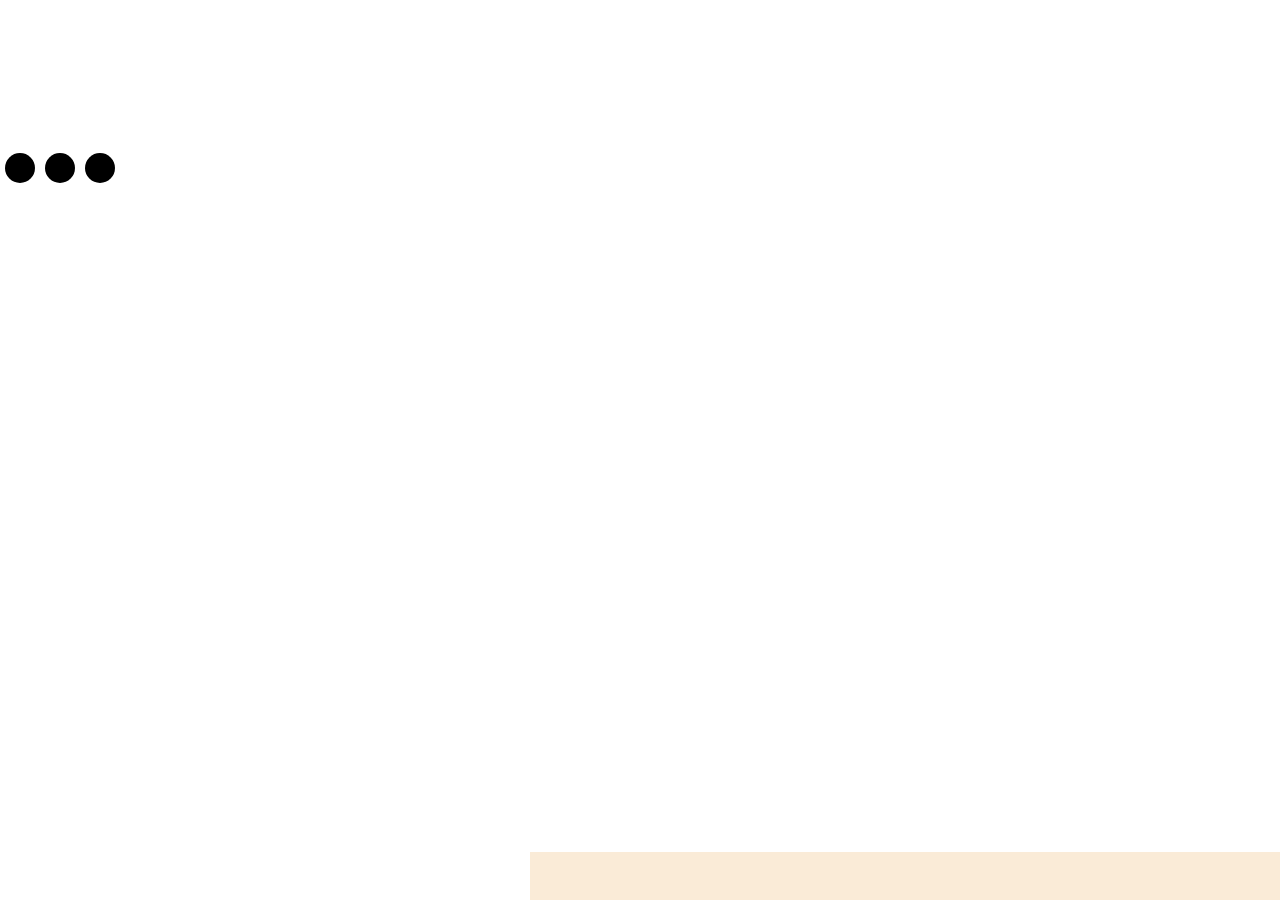
==== index.html @ 1a9ddf79 "Merge branch 'master' of https://github.com/E1nst1n/Multiform" ====
<!DOCTYPE html>
<html lang="en">
  <head>
    <meta charset="UTF-8" />
    <link rel="icon" type="image/svg+xml" href="favicon.svg" />
    <meta name="viewport" content="width=device-width, initial-scale=1.0" />
    <title>Homepage</title>
    <link rel="stylesheet" href="/styles/style.css" />
  </head>
  <body>
    <nav>

      <a href="index.html" class="Menu">
        <div></div>
        <div></div>
        <div></div>
      </a>
      <div class="Gotoapp">
        <a href="./app/">Go to Multiform app</a>
      </div>
      <a href="" class="Panier"><img src="/IMG/caddy.svg" alt="" /></a>
      <a href="" class="Coeur"><img src="/IMG/heart.svg" alt="" /></a>
      <a href="" class="User"><img src="/IMG/User.svg" alt="" /></a>
    </section>
    <section class="Intro">
      <div class="Accroche">
        <h1>
          A new
          <br />
          sportswear
          <br />
          generation
        </h1>
      </div>
      <div class="Introbottom">
        <h2>Génére ton propre t-shirt de sport</h2>
        <div class="Go">Let's go !</div>
      </div>
    </section>

    <section class="About">
      <div class="Pattern">
        <div>
          <video src=""></video>
        </div>
        <div>
          <video src=""></video>
        </div>
        <div>
          <video src=""></video>
        </div>
      </div>
      <div class="Abouttext">
        <h1>Qu'est-ce que Multiform ?</h1>
        <p>
          Multiform est une web App qui vous
          <br />
          permettra de générer votre propre maillot
          <br />
          de sport unique.
          <br />
        </p>
        <p>
          En quelques cliques, découvrer votre
          <br />
          propre oeuvre d'art !
        </p>
      </div>
    </section>

    <section class="Sport">
      <div class="Ete">
        <h1>SUMMER</h1>
        <h4>VOLLEYBALL</h4>
        <img src="/IMG/img_1.jpg" alt="" />
        <p>
          Le volley-ball, ou volleyball, est un sport collectif né au XIXème
          siècle, opposant deux équipes de six joueurs séparés par un filet, qui
          s’affrontent avec un ballon sur un terrain rectangulaire. Au fil des
          décennies il deviendra le sport collectif le plus joué dans le monde.
          Comme le baseball, le but est de marquer le plus de point dans le camp
          de l’équipe adversaire. C’est un sport qui se joue principalement avec
          les mains et les bras, bien que tout le corps est impliqué.
        </p>
      </div>
      <div class="Hiver">
        <h1>WINTER</h1>
        <h3>HOCKEY SUR GLACE</h3>
        <img src="/IMG/img_2.jpg" alt="" />
        <p>
          Le hockey sur glace, appelé le plus souvent hockey, est un sport
          d’équipe se jouant sur une patinoire spécialement aménagée. L’objectif
          de chaque équipe est de marquer des buts en envoyant L’équipe se
          compose de plusieurs lignes de cinq joueurs, qui se relaient sur la
          glace, ainsi que d’un gardien de but, qui se déplacent en patins à
          glace et manipulent la rondelle à l’aide d’un bâton de hockey
          également appelée crosse en France ou canne de hockey en Belgique et
          en Suisse.
        </p>
      </div>
      <div class="Autre">
        <div>
          <h1>DISCOVER</h1>
          <p>
            Multiform vous présente, chaque mois, un nouveau sport un peu
            méconnu du grand public.
          </p>
        </div>

        <img src="/IMG/img_3.jpg" alt="" />

        <h3>KINBALL</h3>
        <p>
          Le Kin-Ball est un sport collectif créé au Québec, développé par la
          compagnie Omnikin, en 1987. Cette compagnie regroupait alors des
          éducateurs physiques d'universités québécoises. Le mot Omnikin est
          composé de omni qui signifie tout, toujours, et du mot kin qui veut
          dire le mouvement. Le kin-ball se joue avec un gros ballon (1,22 m/
          48") par trois équipes de quatre.
        </p>
      </div>
    </section>

    <section class="App"></section>
    <footer></footer>

    <script type="module" src="./main.js"></script>
  </body>
</html>
---- styles/style.css ----
body {
  margin: 0;
}

a {
  color: #000000;
  font-family: sans-serif;
  font-size: 3rem;
  text-decoration: none;
}

a:hover {
  text-decoration: underline;
}

/* Nav */

nav {
  display: grid;
  grid-template-columns: repeat(12, 1fr);
  column-gap: 30px;
  width: 100%;
  height: 120px;
  position: fixed;
  top: 0;
  z-index: 1;
  background-color: #fff;
  align-items: center;
  justify-content: space-between;
}

nav a {
  color: #000000;
  font-family: sans-serif;
  font-size: 3rem;
  text-decoration: none;
  width: 100%;
}

.Menu {
  grid-column-start: 1;
  grid-column-end: 3;
  display: flex;
}

.Menu div {
  background-color: #000000;
  margin: 5px;
  width: 30px;
  height: 30px;
  border-radius: 50%;
}

.Gotoapp {
  height: 40px;
  padding: 10px;
  grid-column-start: 6;
  grid-column-end: 8;
  background-color: #000000;
  border-radius: 20px;
  margin: 0 auto;
  display: flex;
  justify-content: center;
  align-items: center;
}

.Gotoapp a {
  font-size: 1rem;
  color: #fff;
}

.Panier {
  grid-column-start: 10;
  grid-column-end: 11;
}

.Panier img {
  width: 30%;
}

.Coeur {
  grid-column-start: 11;
  grid-column-end: 12;
}

.Coeur {
  width: 30%;
}

.User {
  grid-column-start: 12;
  grid-column-end: 13;
}

.User {
  width: 30%;
}

/*Intro */

.Intro {
  width: 100%;
  height: 100vh;
}

.Accroche {
  color: #fff;
  background-image: url(/IMG/martin-sanchez-pX91vVDV6GQ-unsplash.jpg);
  background-repeat: no-repeat;
  background-size: cover;
  background-position: bottom;
  height: 997px;
}

.Accroche h1 {
  width: 50%;
  position: absolute;
  bottom: 0;
  right: 0;
  font-size: 7rem;
  padding-bottom: 20px;
}

.Introbottom {
  display: grid;
  grid-template-columns: repeat(12, 1fr);
  grid-template-rows: 1fr;
  column-gap: 30px;
  width: 100%;
  height: 100px;
}

.Introbottom h2 {
  grid-column-start: 5;
  grid-column-end: 10;
  font-size: 3rem;
}

.Go {
  background-color: #000000;
  color: #fff;
  display: flex;
  width: 200px;
  height: 70px;
  border-radius: 20px;
  justify-content: center;
  align-items: center;
  right: 0;
  grid-column-start: 11;
  grid-column-end: 13;
  font-size: 2rem;
  margin-top: 20px;
}

/*About*/

.About {
  width: 100%;
  height: 1117px;

  background-color: antiquewhite;
}

/*Section 2*/

.Sport {
  display: grid;
  grid-template-rows: 1fr 1fr 1fr;
}

/*Eté*/

.Ete {
  display: flex;
  grid-row: 1;
}

.T1 {
  padding: 10px;
  width: 700px;
}

img {
  width: 540px;
  height: 325px;
}

h1 .im1 {
  flex-direction: column;
  display: flex;
  flex-direction: column;
  justify-content: center;
  align-items: center;
}

.Pattern {
  display: flex;
  width: 100%;
  justify-content: center;
}

.Pattern div {
  background-color: #000000;
  margin: 50px;
  width: 250px;
  height: 250px;
  border-radius: 50%;
}
.Abouttext {
  font-size: 2rem;
  text-align: center;
}
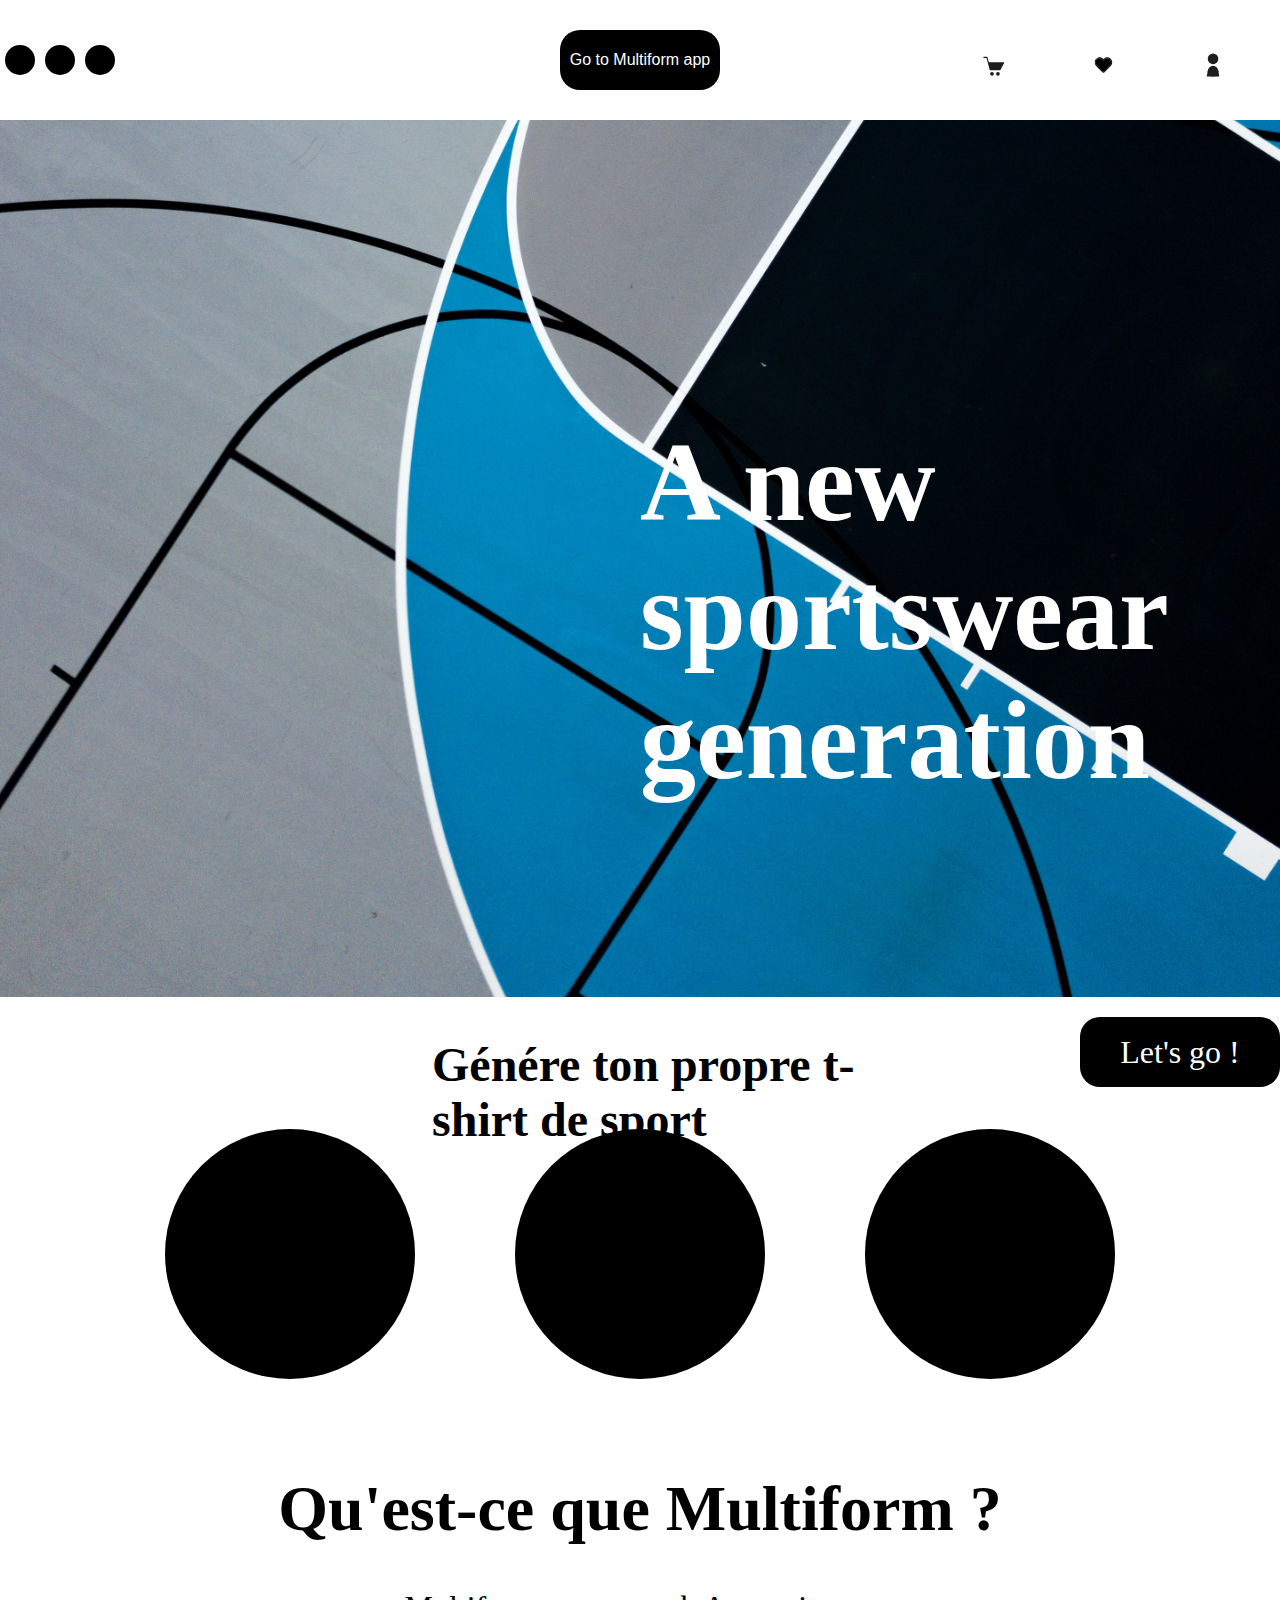
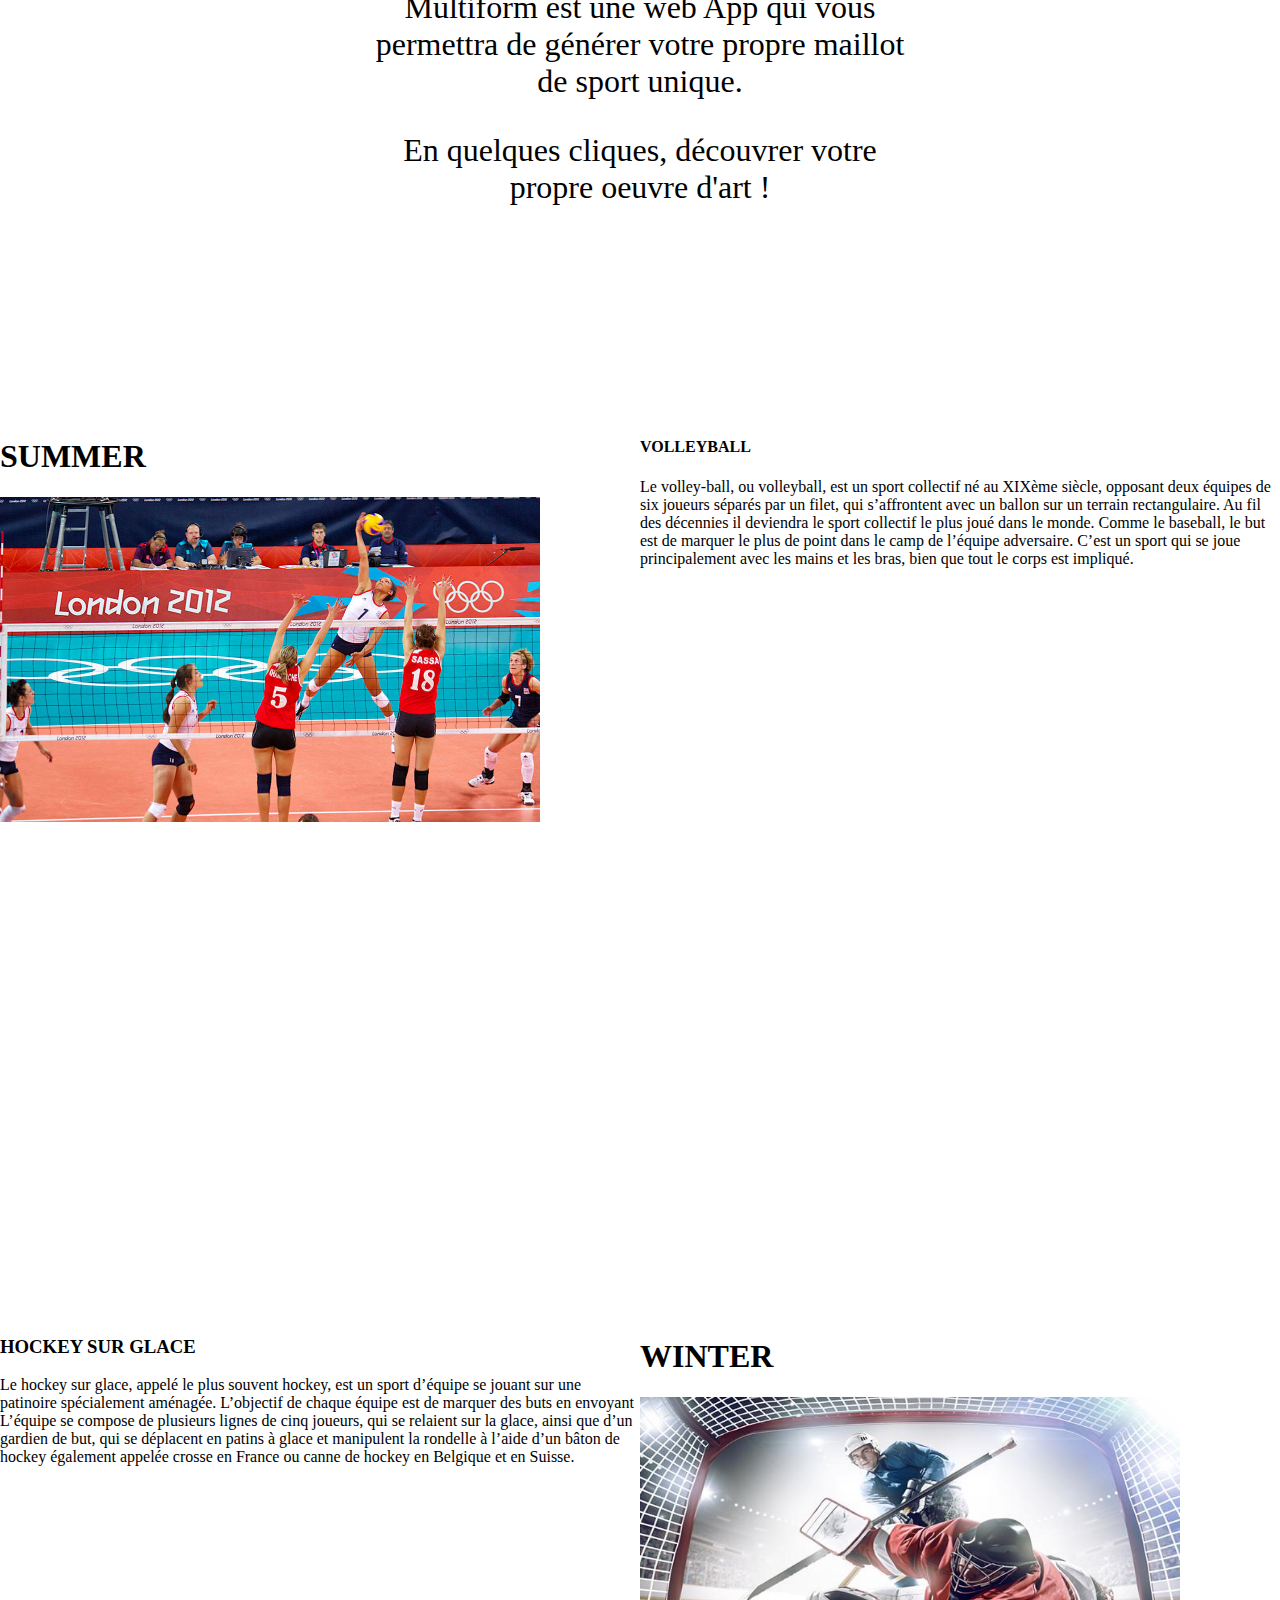
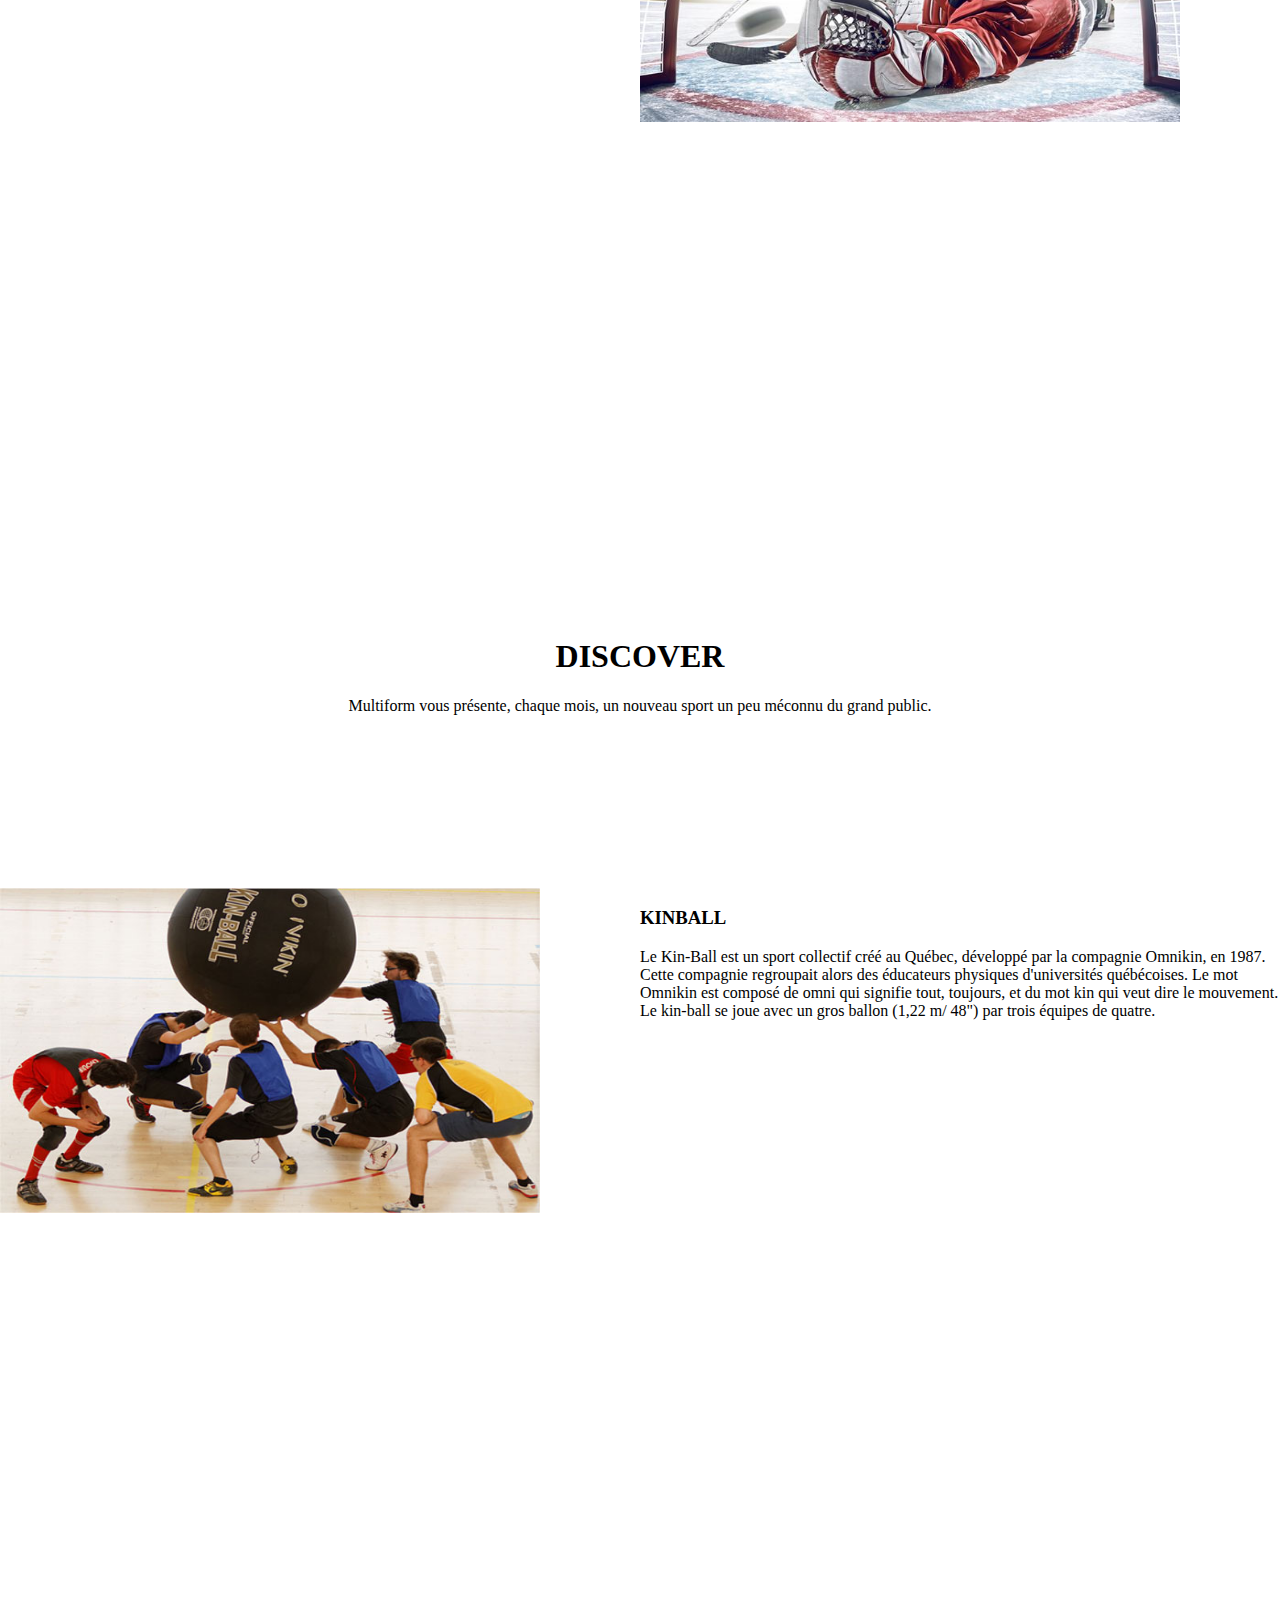
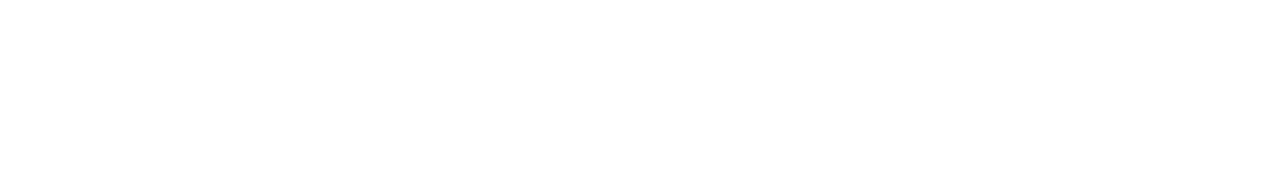
==== commit 19be3cb5: "Merge c6ce89d7fa16e4e6f43189e2707de36d47a5e35d into 593dfa5a5c3990608aa17533c5f5bc6cc156f8f8" ====
--- a/index.html
+++ b/index.html
@@ -9,7 +9,6 @@
   </head>
   <body>
     <nav>
-
       <a href="index.html" class="Menu">
         <div></div>
         <div></div>
@@ -21,7 +20,7 @@
       <a href="" class="Panier"><img src="/IMG/caddy.svg" alt="" /></a>
       <a href="" class="Coeur"><img src="/IMG/heart.svg" alt="" /></a>
       <a href="" class="User"><img src="/IMG/User.svg" alt="" /></a>
-    </section>
+    </nav>
     <section class="Intro">
       <div class="Accroche">
         <h1>
@@ -70,54 +69,66 @@
 
     <section class="Sport">
       <div class="Ete">
-        <h1>SUMMER</h1>
-        <h4>VOLLEYBALL</h4>
-        <img src="/IMG/img_1.jpg" alt="" />
+        <div class="I1">
+          <h1>SUMMER</h1>
+          <img src="/IMG/img_1.jpg" alt="" />
+        </div>
+        <div class="T1">
+          <h4>VOLLEYBALL</h4>
+          <p>
+            Le volley-ball, ou volleyball, est un sport collectif né au XIXème
+            siècle, opposant deux équipes de six joueurs séparés par un filet,
+            qui s’affrontent avec un ballon sur un terrain rectangulaire. Au fil
+            des décennies il deviendra le sport collectif le plus joué dans le
+            monde. Comme le baseball, le but est de marquer le plus de point
+            dans le camp de l’équipe adversaire. C’est un sport qui se joue
+            principalement avec les mains et les bras, bien que tout le corps
+            est impliqué.
+          </p>
+        </div>
+      </div>
+
+      <div class="Hiver">
+        <div class="I2">
+          <h1>WINTER</h1>
+          <img src="/IMG/img_2.jpg" alt="" />
+        </div>
+        <div class="T2">
+          <h3>HOCKEY SUR GLACE</h3>
+          <p>
+            Le hockey sur glace, appelé le plus souvent hockey, est un sport
+            d’équipe se jouant sur une patinoire spécialement aménagée.
+            L’objectif de chaque équipe est de marquer des buts en envoyant
+            L’équipe se compose de plusieurs lignes de cinq joueurs, qui se
+            relaient sur la glace, ainsi que d’un gardien de but, qui se
+            déplacent en patins à glace et manipulent la rondelle à l’aide d’un
+            bâton de hockey également appelée crosse en France ou canne de
+            hockey en Belgique et en Suisse.
+          </p>
+        </div>
+      </div>
+
+      <div class="disc">
+        <h1>DISCOVER</h1>
         <p>
-          Le volley-ball, ou volleyball, est un sport collectif né au XIXème
-          siècle, opposant deux équipes de six joueurs séparés par un filet, qui
-          s’affrontent avec un ballon sur un terrain rectangulaire. Au fil des
-          décennies il deviendra le sport collectif le plus joué dans le monde.
-          Comme le baseball, le but est de marquer le plus de point dans le camp
-          de l’équipe adversaire. C’est un sport qui se joue principalement avec
-          les mains et les bras, bien que tout le corps est impliqué.
+          Multiform vous présente, chaque mois, un nouveau sport un peu méconnu
+          du grand public.
         </p>
       </div>
-      <div class="Hiver">
-        <h1>WINTER</h1>
-        <h3>HOCKEY SUR GLACE</h3>
-        <img src="/IMG/img_2.jpg" alt="" />
-        <p>
-          Le hockey sur glace, appelé le plus souvent hockey, est un sport
-          d’équipe se jouant sur une patinoire spécialement aménagée. L’objectif
-          de chaque équipe est de marquer des buts en envoyant L’équipe se
-          compose de plusieurs lignes de cinq joueurs, qui se relaient sur la
-          glace, ainsi que d’un gardien de but, qui se déplacent en patins à
-          glace et manipulent la rondelle à l’aide d’un bâton de hockey
-          également appelée crosse en France ou canne de hockey en Belgique et
-          en Suisse.
-        </p>
-      </div>
+
       <div class="Autre">
-        <div>
-          <h1>DISCOVER</h1>
+        <img class="I3" src="/IMG/img_3.jpg" alt="" />
+        <div class="T3">
+          <h3>KINBALL</h3>
           <p>
-            Multiform vous présente, chaque mois, un nouveau sport un peu
-            méconnu du grand public.
+            Le Kin-Ball est un sport collectif créé au Québec, développé par la
+            compagnie Omnikin, en 1987. Cette compagnie regroupait alors des
+            éducateurs physiques d'universités québécoises. Le mot Omnikin est
+            composé de omni qui signifie tout, toujours, et du mot kin qui veut
+            dire le mouvement. Le kin-ball se joue avec un gros ballon (1,22 m/
+            48") par trois équipes de quatre.
           </p>
         </div>
-
-        <img src="/IMG/img_3.jpg" alt="" />
-
-        <h3>KINBALL</h3>
-        <p>
-          Le Kin-Ball est un sport collectif créé au Québec, développé par la
-          compagnie Omnikin, en 1987. Cette compagnie regroupait alors des
-          éducateurs physiques d'universités québécoises. Le mot Omnikin est
-          composé de omni qui signifie tout, toujours, et du mot kin qui veut
-          dire le mouvement. Le kin-ball se joue avec un gros ballon (1,22 m/
-          48") par trois équipes de quatre.
-        </p>
       </div>
     </section>
 
--- a/styles/style.css
+++ b/styles/style.css
@@ -1,16 +1,5 @@
 body {
   margin: 0;
-}
-
-a {
-  color: #000000;
-  font-family: sans-serif;
-  font-size: 3rem;
-  text-decoration: none;
-}
-
-a:hover {
-  text-decoration: underline;
 }
 
 /* Nav */
@@ -42,7 +31,6 @@
   grid-column-end: 3;
   display: flex;
 }
-
 .Menu div {
   background-color: #000000;
   margin: 5px;
@@ -63,7 +51,6 @@
   justify-content: center;
   align-items: center;
 }
-
 .Gotoapp a {
   font-size: 1rem;
   color: #fff;
@@ -111,7 +98,6 @@
   background-position: bottom;
   height: 997px;
 }
-
 .Accroche h1 {
   width: 50%;
   position: absolute;
@@ -129,7 +115,6 @@
   width: 100%;
   height: 100px;
 }
-
 .Introbottom h2 {
   grid-column-start: 5;
   grid-column-end: 10;
@@ -157,48 +142,16 @@
 .About {
   width: 100%;
   height: 1117px;
-
-  background-color: antiquewhite;
-}
-
-/*Section 2*/
-
-.Sport {
-  display: grid;
-  grid-template-rows: 1fr 1fr 1fr;
-}
-
-/*Eté*/
-
-.Ete {
-  display: flex;
-  grid-row: 1;
-}
-
-.T1 {
-  padding: 10px;
-  width: 700px;
-}
-
-img {
-  width: 540px;
-  height: 325px;
-}
-
-h1 .im1 {
+  display: flex;
   flex-direction: column;
-  display: flex;
-  flex-direction: column;
-  justify-content: center;
-  align-items: center;
-}
-
+  justify-content: center;
+  align-items: center;
+}
 .Pattern {
   display: flex;
   width: 100%;
   justify-content: center;
 }
-
 .Pattern div {
   background-color: #000000;
   margin: 50px;
@@ -210,3 +163,51 @@
   font-size: 2rem;
   text-align: center;
 }
+
+/*Sport*/
+
+/*Ete*/
+
+.Ete {
+  height: 100vh;
+  display: grid;
+  grid-template-columns: 1fr 1fr;
+}
+
+/*Hiver*/
+
+.Hiver {
+  height: 100vh;
+  display: grid;
+  grid-template-columns: 1fr 1fr;
+}
+
+.I2 {
+  grid-column-start: 2;
+  grid-column-end: 3;
+}
+
+.T2 {
+  grid-column-start: 1;
+  grid-column-end: 2;
+  grid-row-start: 1;
+  grid-row-end: 2;
+}
+
+/*Autre*/
+
+.disc {
+  height: 250px;
+  text-align: center;
+}
+
+.Autre {
+  height: 100vh;
+  display: grid;
+  grid-template-columns: 1fr 1fr;
+}
+
+.Sport img {
+  width: 540px;
+  height: 325px;
+}
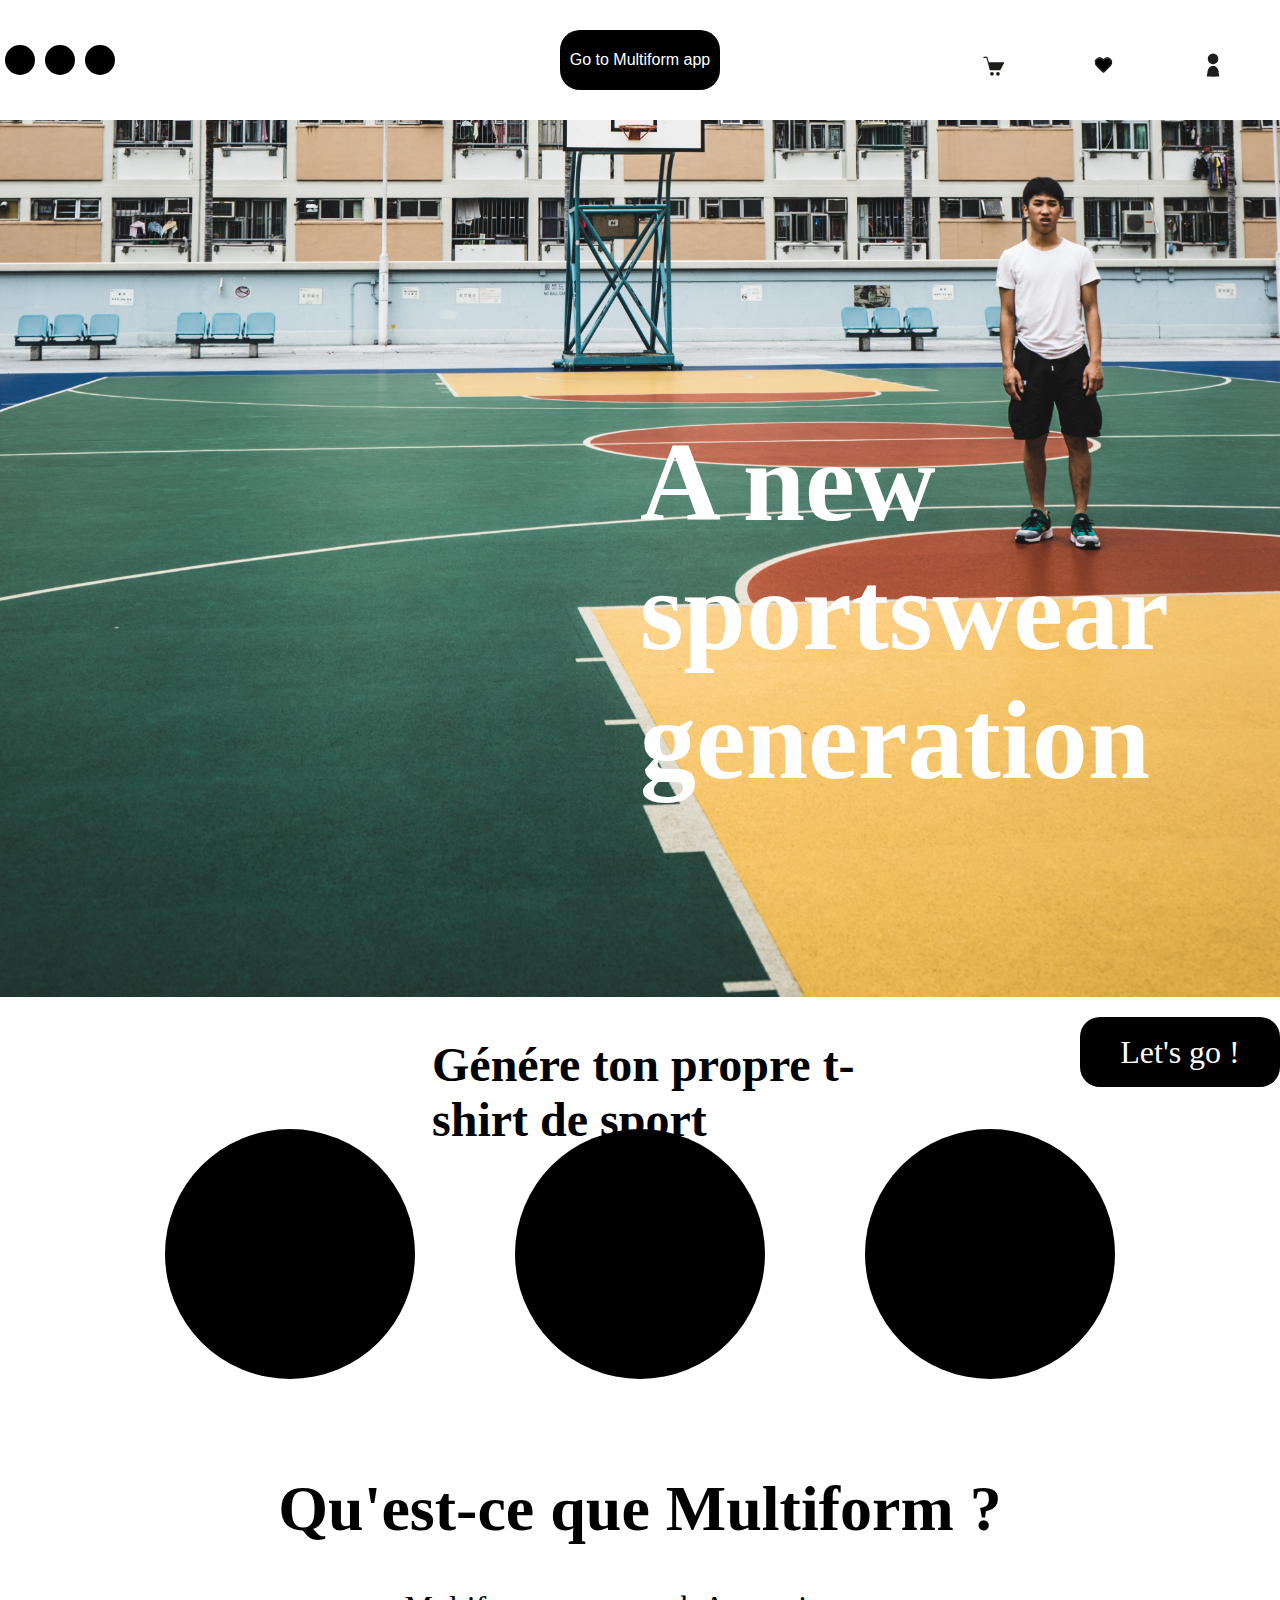
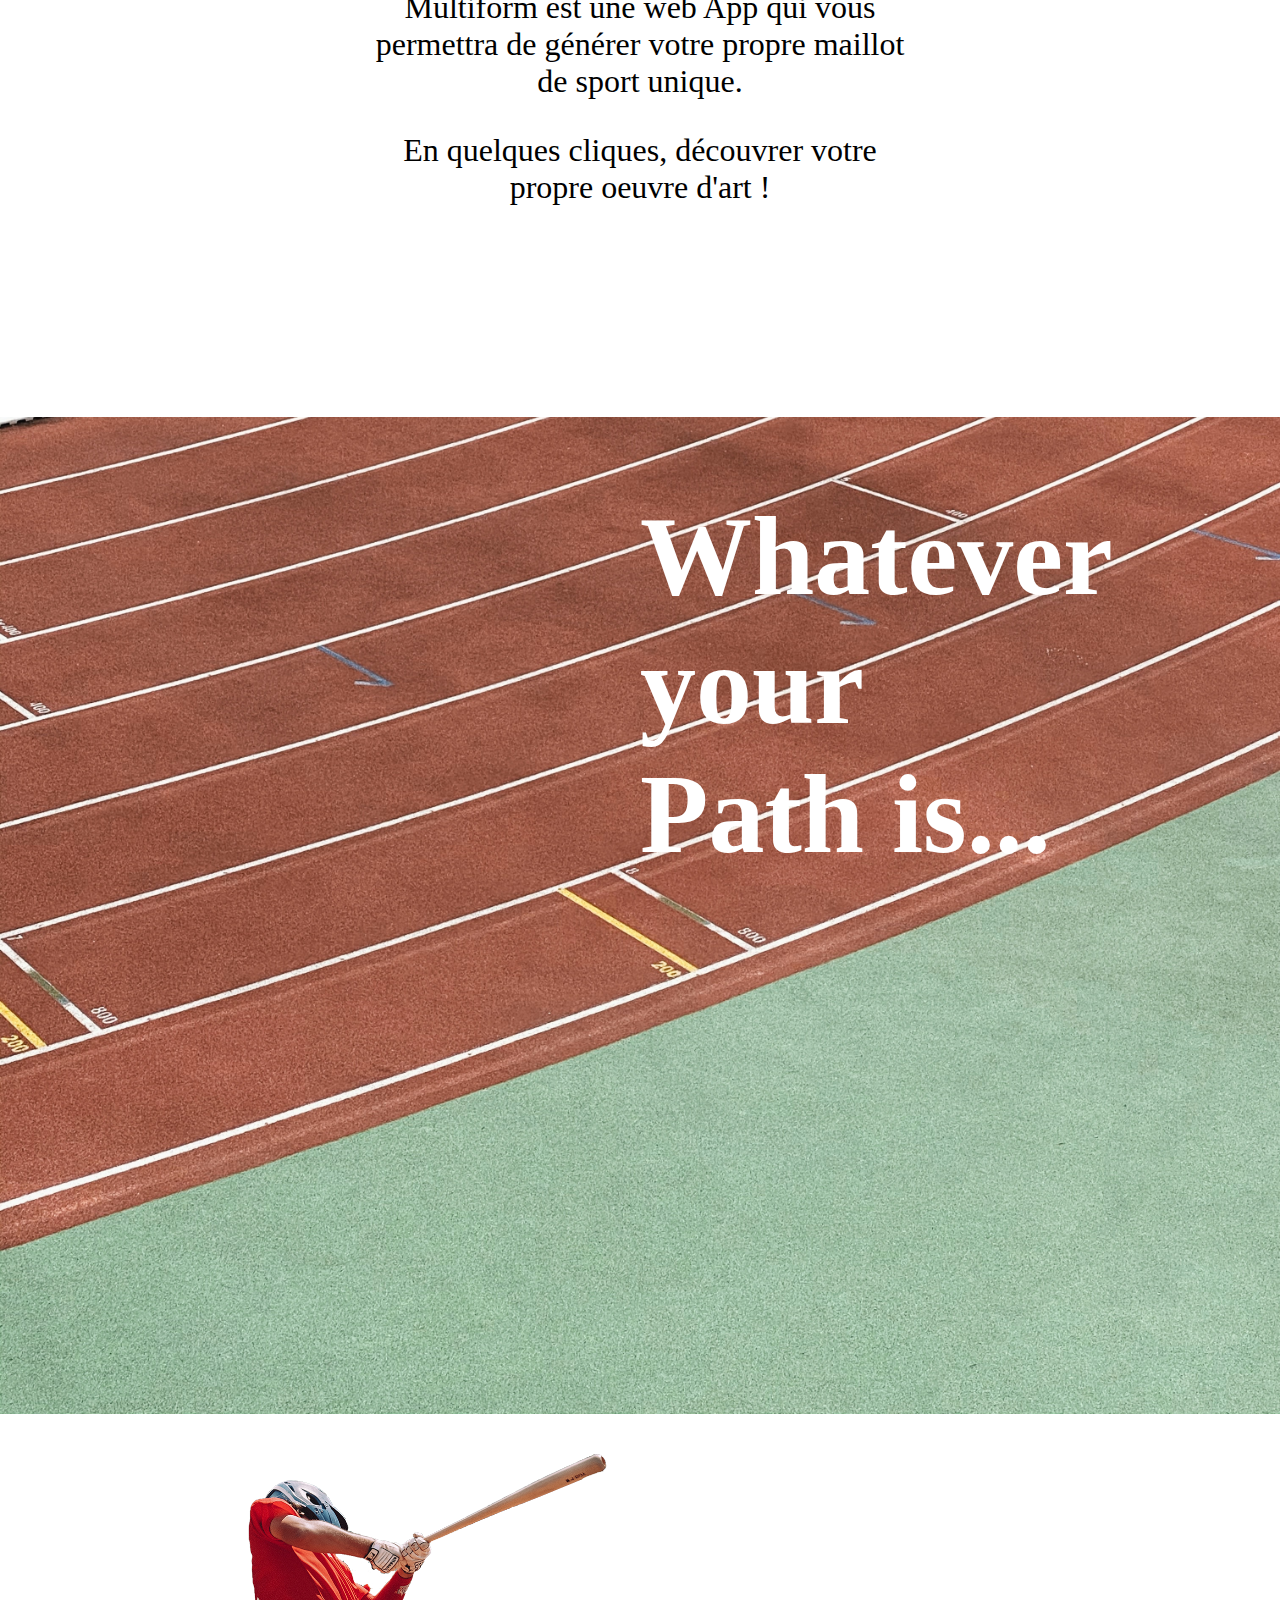
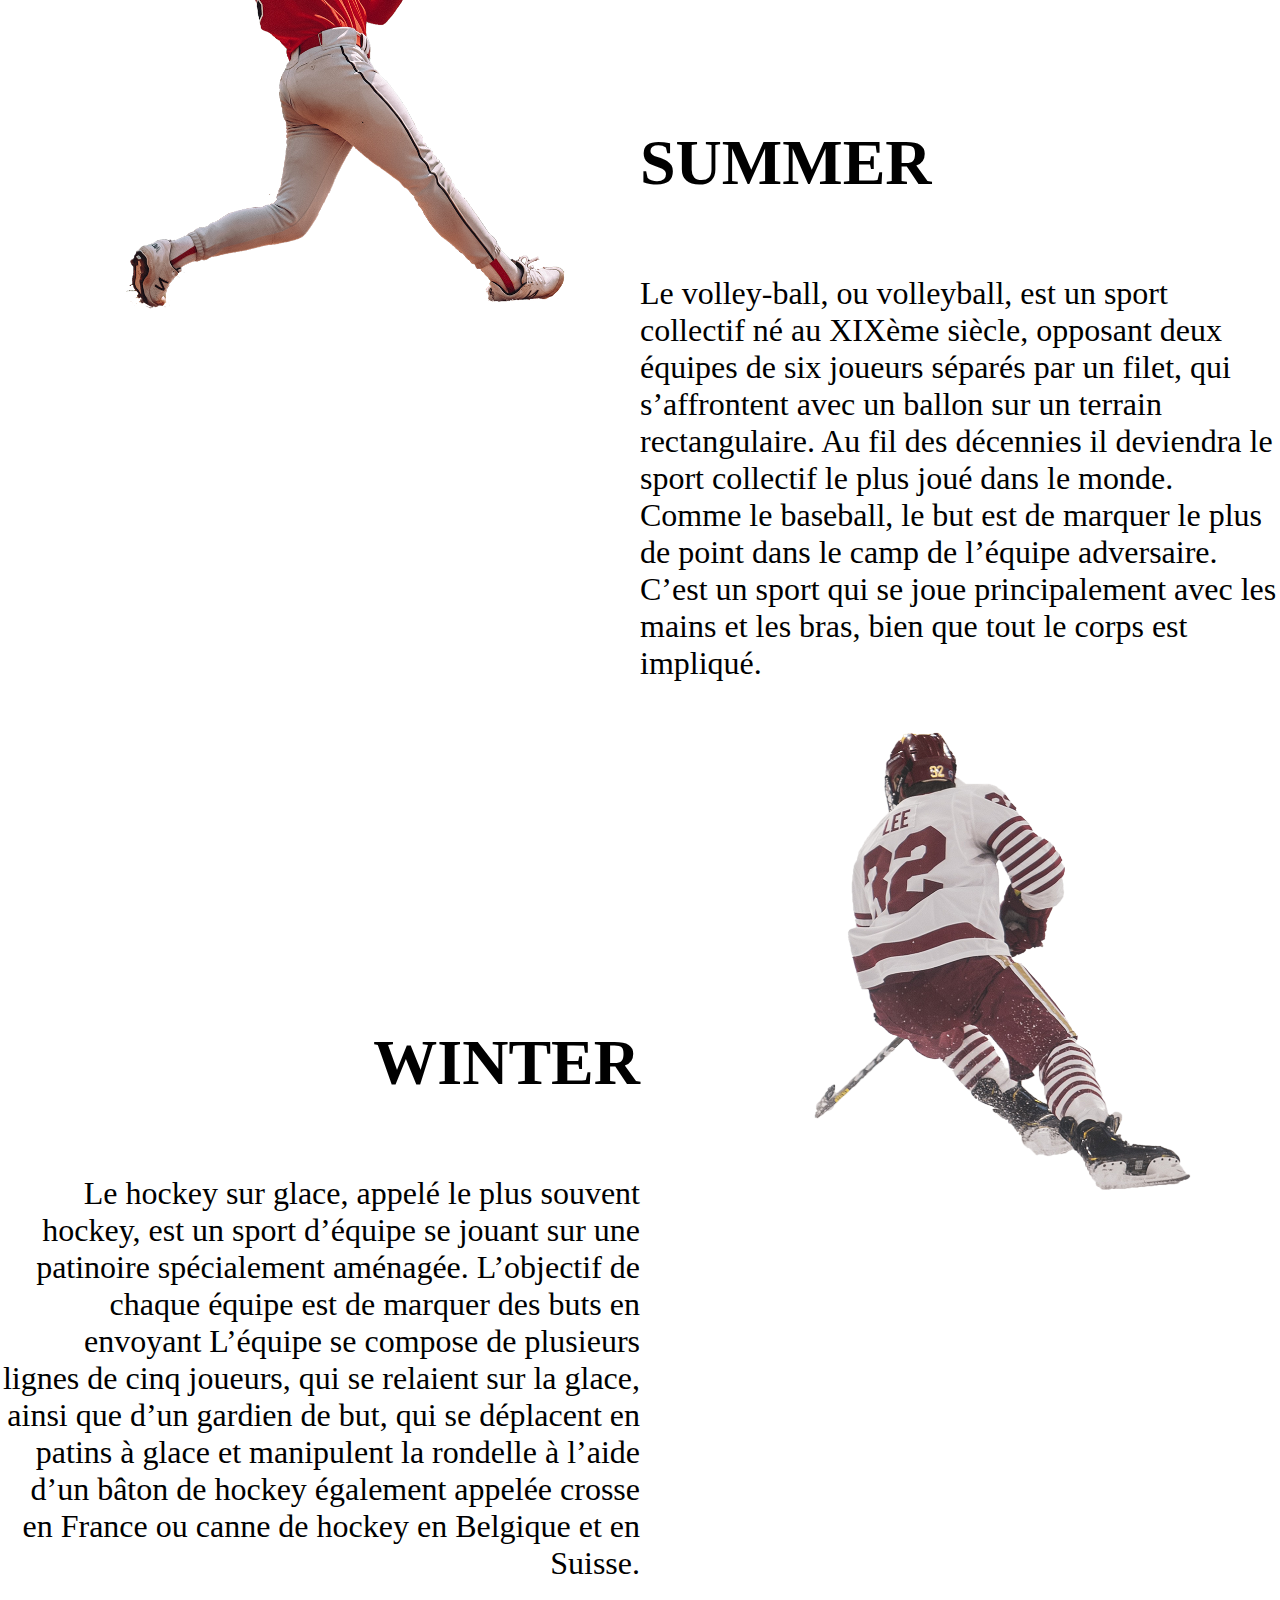
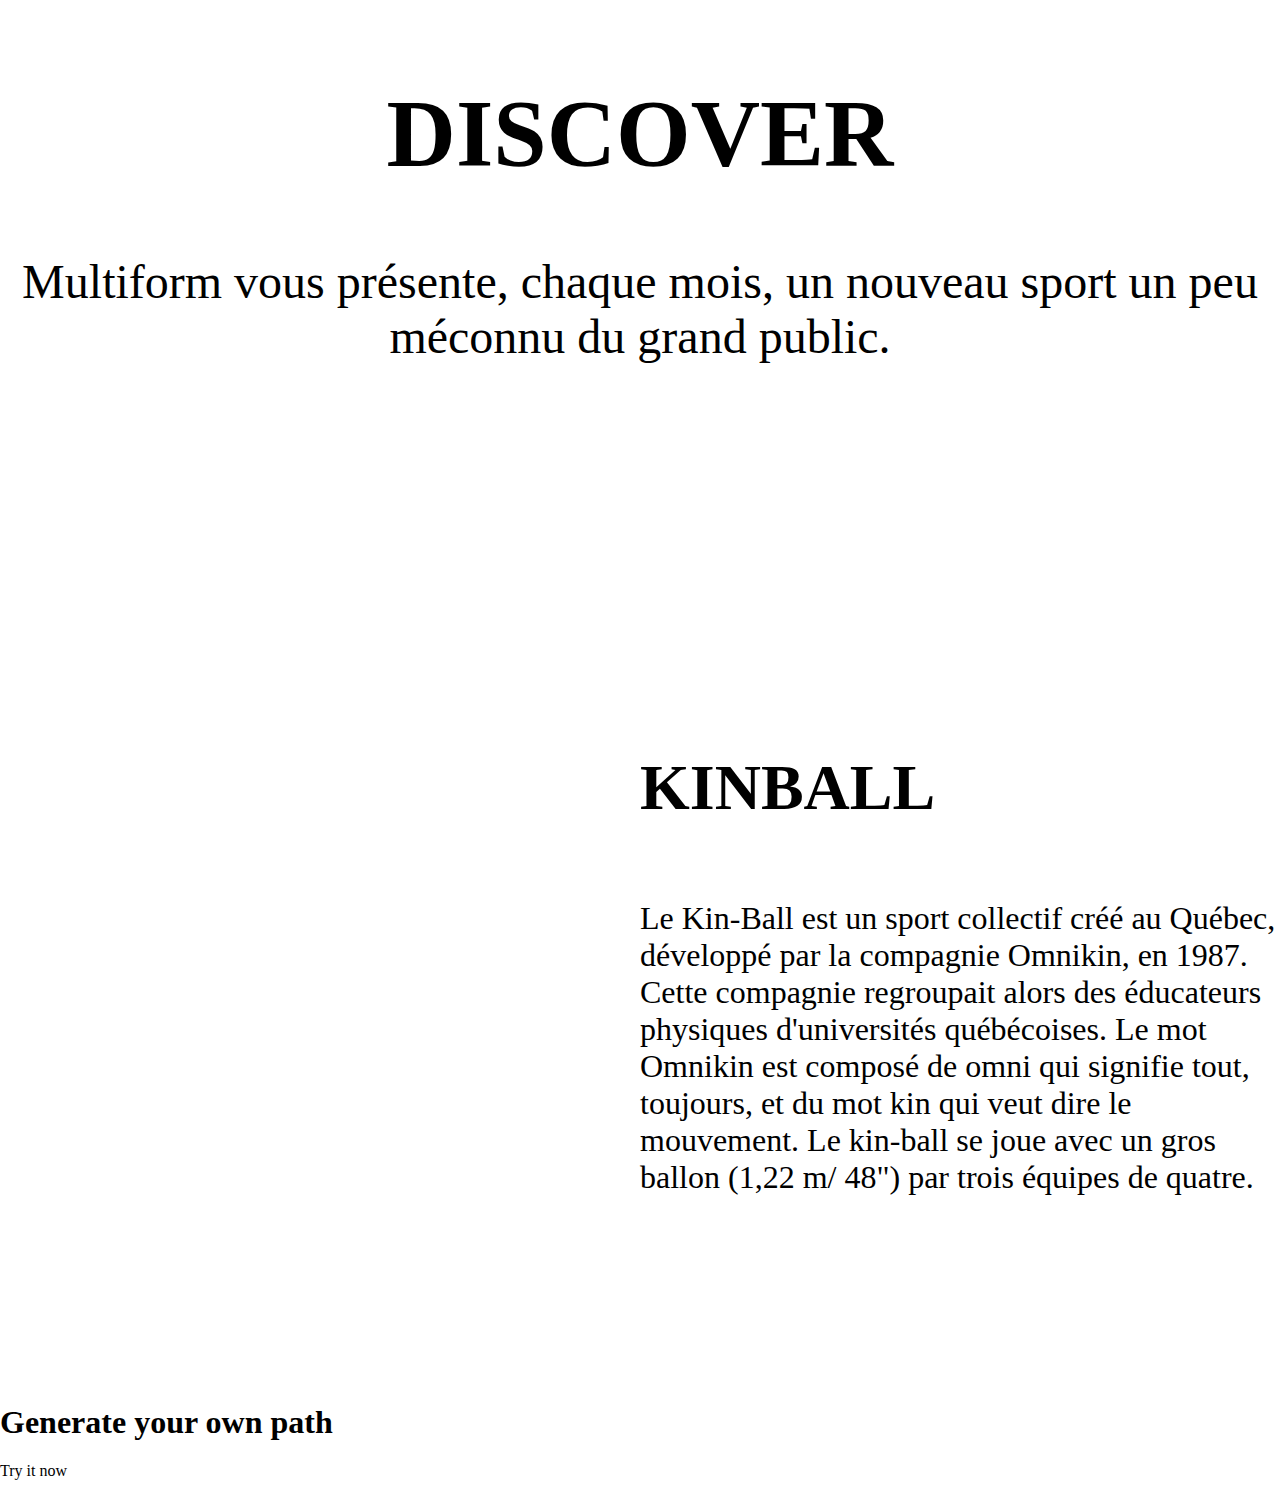
==== commit d60d17ed: "Arrangement IMG+texte" ====
--- a/index.html
+++ b/index.html
@@ -67,14 +67,22 @@
       </div>
     </section>
 
+    <section class="Path">
+      <h1>
+        Whatever your
+        <br />
+        Path is...
+        <br />
+      </h1>
+    </section>
+
     <section class="Sport">
       <div class="Ete">
         <div class="I1">
-          <h1>SUMMER</h1>
-          <img src="/IMG/img_1.jpg" alt="" />
+          <img src="/IMG/IMG1.png" alt="" />
         </div>
         <div class="T1">
-          <h4>VOLLEYBALL</h4>
+          <h1>SUMMER</h1>
           <p>
             Le volley-ball, ou volleyball, est un sport collectif né au XIXème
             siècle, opposant deux équipes de six joueurs séparés par un filet,
@@ -90,11 +98,10 @@
 
       <div class="Hiver">
         <div class="I2">
-          <h1>WINTER</h1>
-          <img src="/IMG/img_2.jpg" alt="" />
+          <img src="/IMG/IMG3.png" alt="" />
         </div>
         <div class="T2">
-          <h3>HOCKEY SUR GLACE</h3>
+          <h1>WINTER</h1>
           <p>
             Le hockey sur glace, appelé le plus souvent hockey, est un sport
             d’équipe se jouant sur une patinoire spécialement aménagée.
@@ -117,9 +124,9 @@
       </div>
 
       <div class="Autre">
-        <img class="I3" src="/IMG/img_3.jpg" alt="" />
+        <img class="I3" src="/IMG/IMG2.png" alt="" />
         <div class="T3">
-          <h3>KINBALL</h3>
+          <h1>KINBALL</h1>
           <p>
             Le Kin-Ball est un sport collectif créé au Québec, développé par la
             compagnie Omnikin, en 1987. Cette compagnie regroupait alors des
@@ -132,8 +139,17 @@
       </div>
     </section>
 
-    <section class="App"></section>
-    <footer></footer>
+    <footer>
+      <video autoplay loop muted>
+        <source src="Videos/App.mov" />
+      </video>
+      <div class="Footer">
+        <h1>Generate your own path</h1>
+        <div class="Trybutton">
+          <p>Try it now</p>
+        </div>
+      </div>
+    </footer>
 
     <script type="module" src="./main.js"></script>
   </body>
--- a/styles/style.css
+++ b/styles/style.css
@@ -1,5 +1,6 @@
 body {
   margin: 0;
+  overflow-x: hidden;
 }
 
 /* Nav */
@@ -83,8 +84,6 @@
   width: 30%;
 }
 
-/*Intro */
-
 .Intro {
   width: 100%;
   height: 100vh;
@@ -92,7 +91,7 @@
 
 .Accroche {
   color: #fff;
-  background-image: url(/IMG/martin-sanchez-pX91vVDV6GQ-unsplash.jpg);
+  background-image: url(/IMG/IMG0.png);
   background-repeat: no-repeat;
   background-size: cover;
   background-position: bottom;
@@ -164,6 +163,25 @@
   text-align: center;
 }
 
+/*Path*/
+
+.Path {
+  color: #fff;
+  background-image: url(/IMG/IMG4.png);
+  background-repeat: no-repeat;
+  background-size: cover;
+  background-position: bottom;
+  height: 997px;
+}
+
+.Path h1 {
+  width: 50%;
+  position: absolute;
+  right: 0;
+  font-size: 7rem;
+  padding-bottom: 20px;
+}
+
 /*Sport*/
 
 /*Ete*/
@@ -174,12 +192,37 @@
   grid-template-columns: 1fr 1fr;
 }
 
+.T1 {
+  display: flex;
+  flex-direction: column;
+  justify-content: end;
+  font-size: 2rem;
+}
+
+.Ete img {
+  width: 110%;
+  height: auto;
+}
+
 /*Hiver*/
 
 .Hiver {
   height: 100vh;
   display: grid;
   grid-template-columns: 1fr 1fr;
+}
+
+.T2 {
+  display: flex;
+  flex-direction: column;
+  justify-content: end;
+  text-align: end;
+  font-size: 2rem;
+}
+
+.Hiver img {
+  width: 110%;
+  height: auto;
 }
 
 .I2 {
@@ -199,6 +242,7 @@
 .disc {
   height: 250px;
   text-align: center;
+  font-size: 3rem;
 }
 
 .Autre {
@@ -207,7 +251,14 @@
   grid-template-columns: 1fr 1fr;
 }
 
-.Sport img {
-  width: 540px;
-  height: 325px;
-}
+.T3 {
+  display: flex;
+  flex-direction: column;
+  justify-content: end;
+  font-size: 2rem;
+}
+
+.Autre img {
+  width: 70%;
+  height: auto;
+}
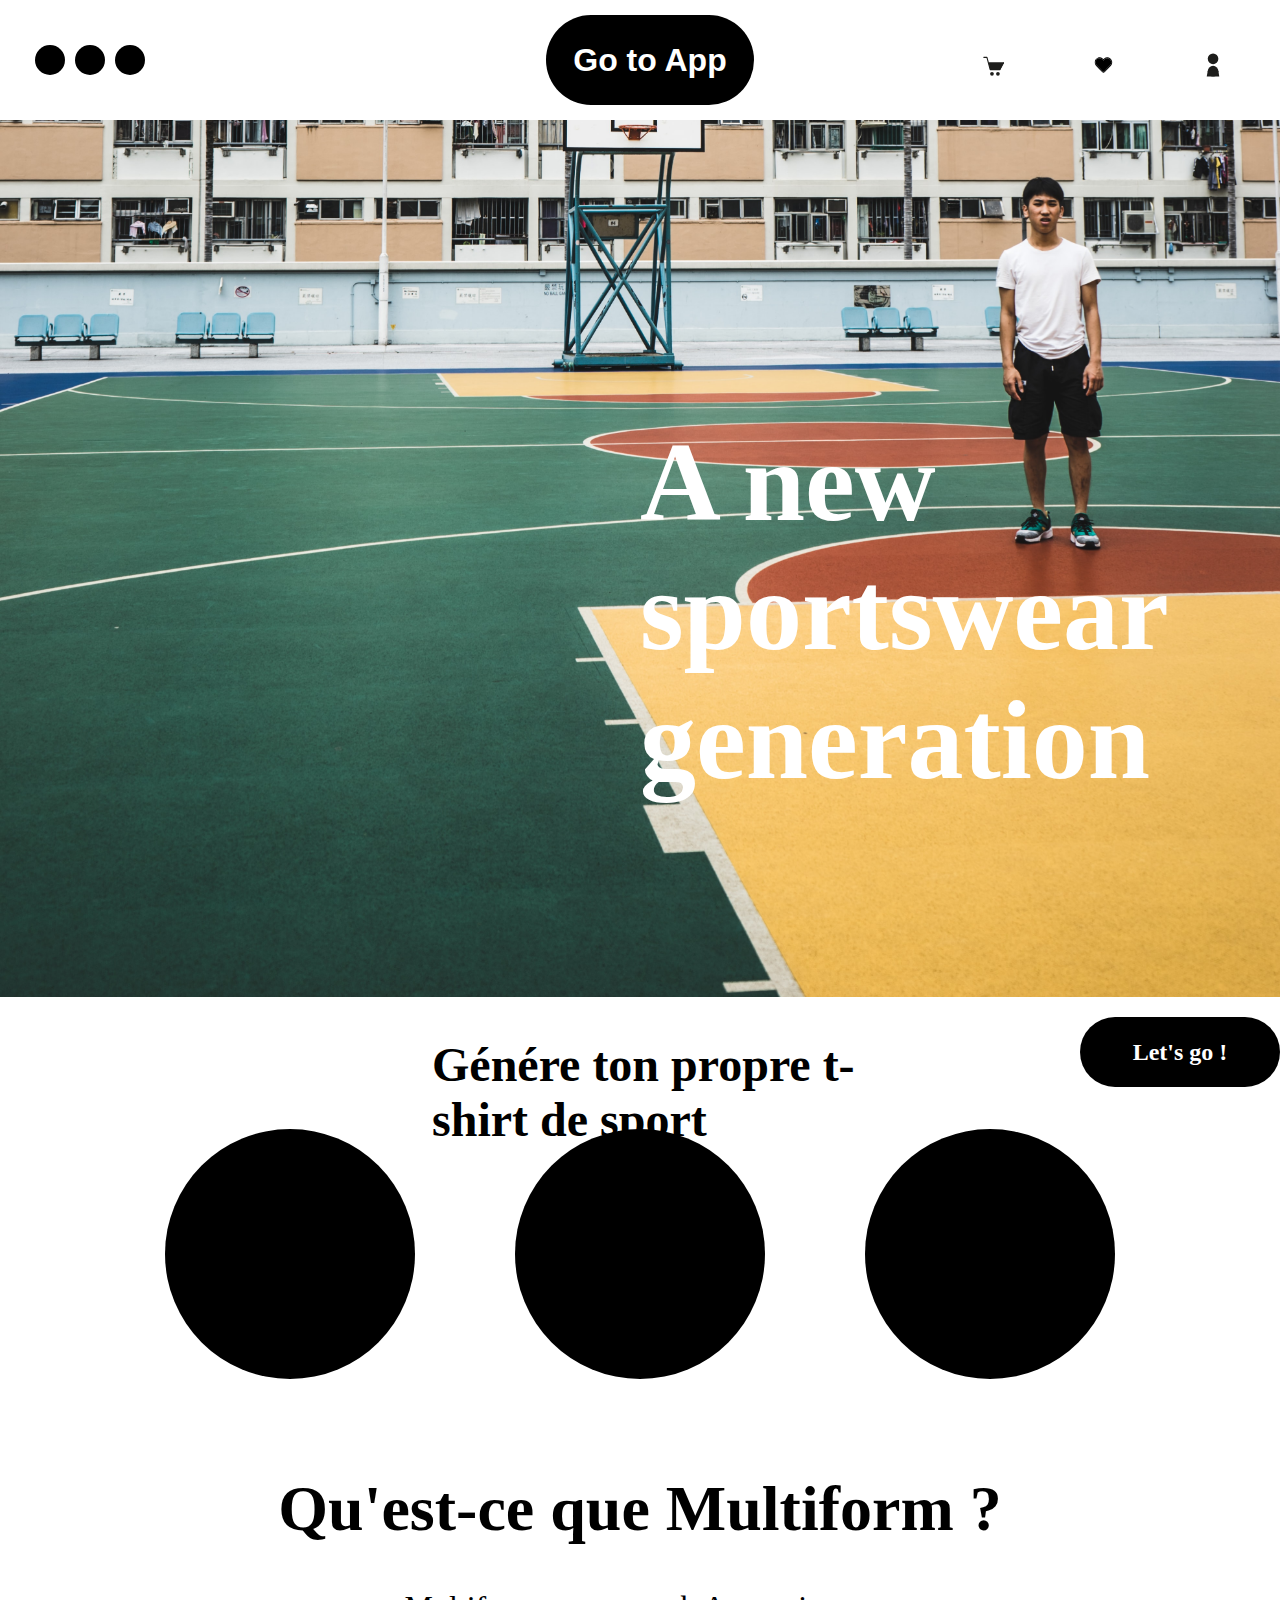
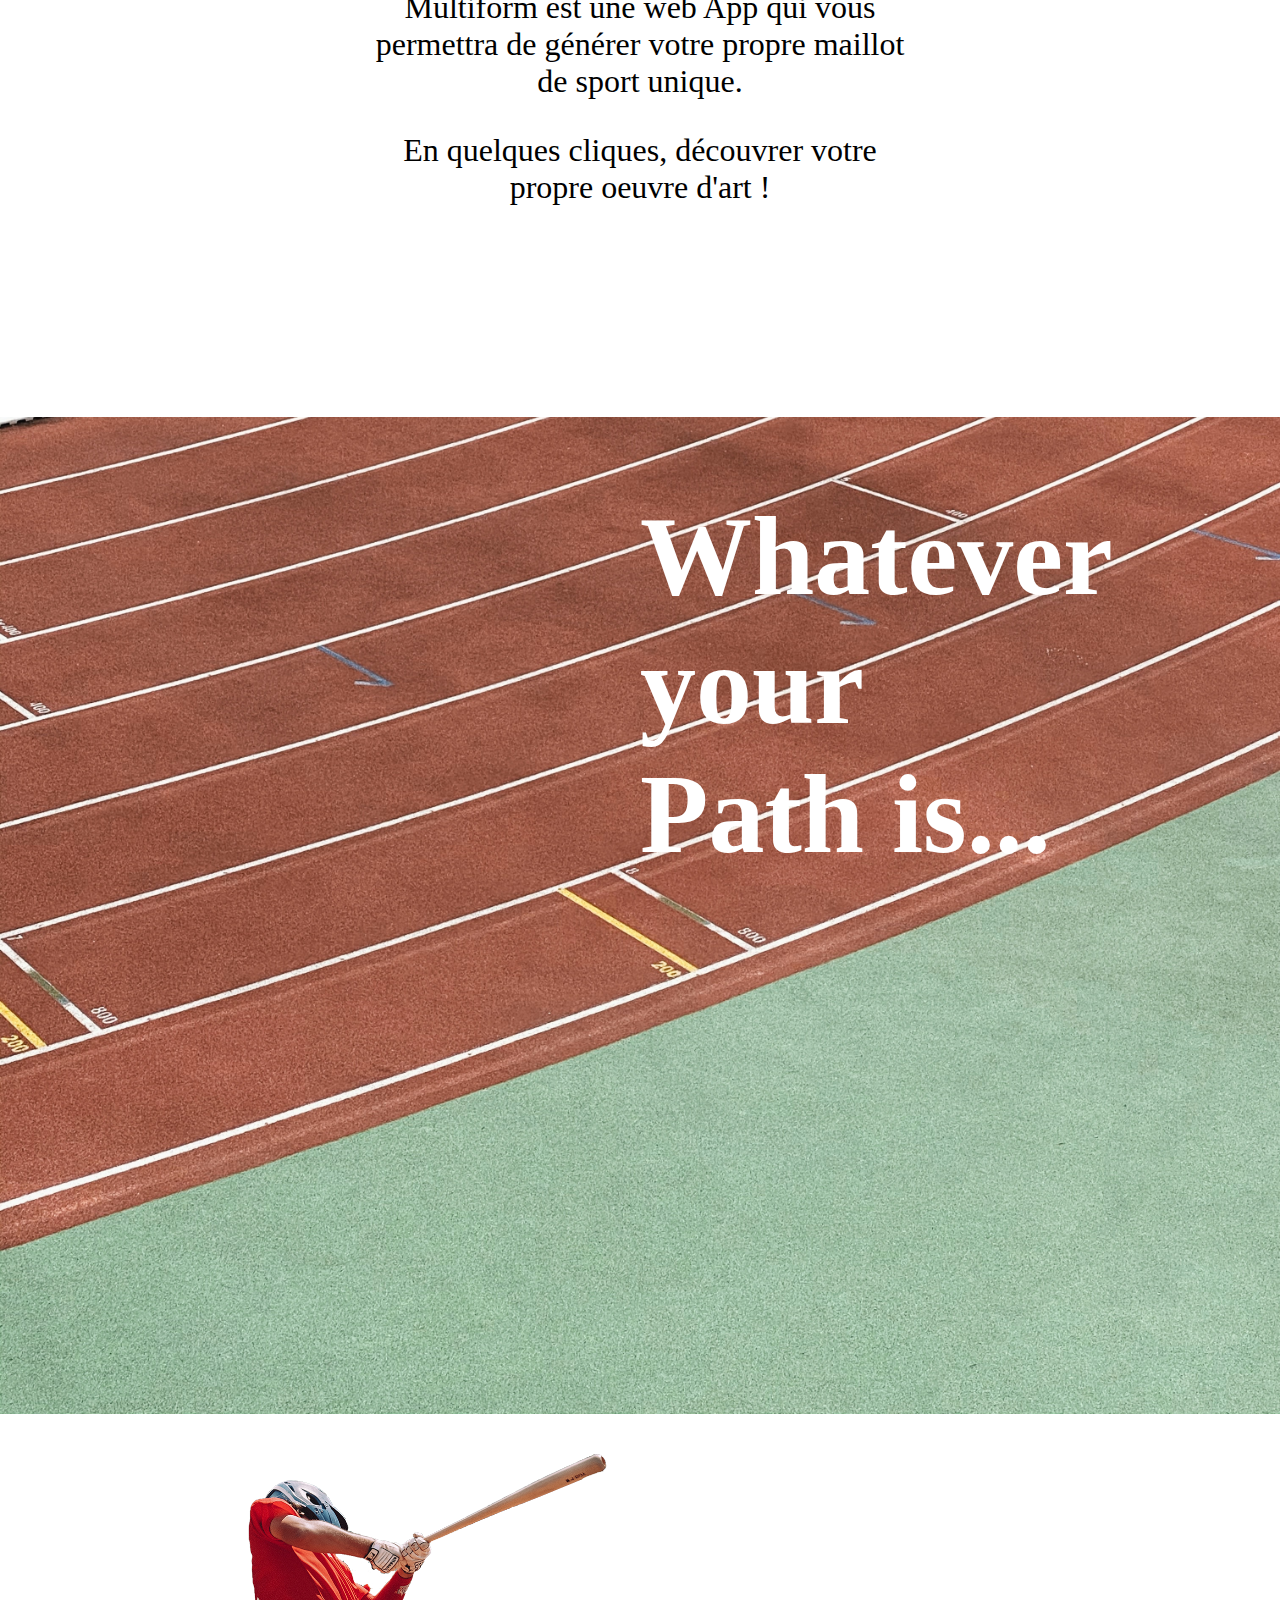
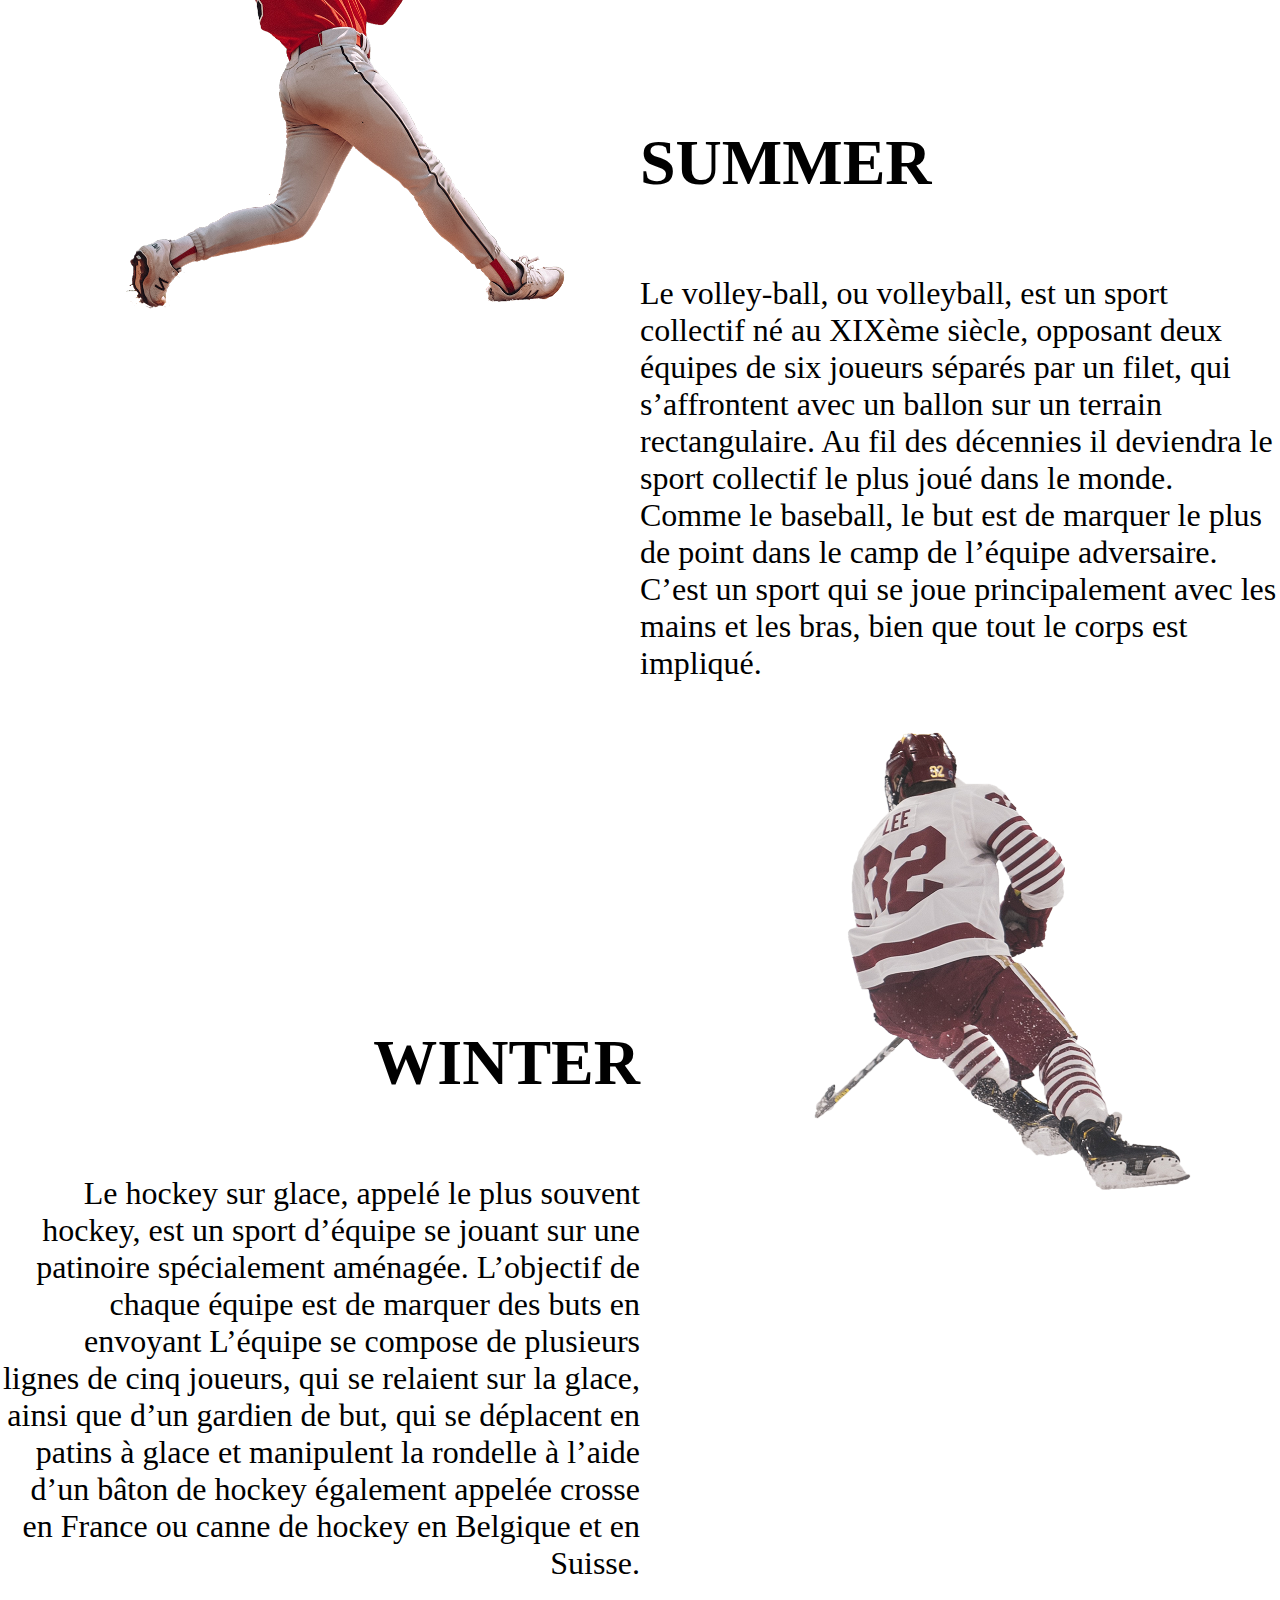
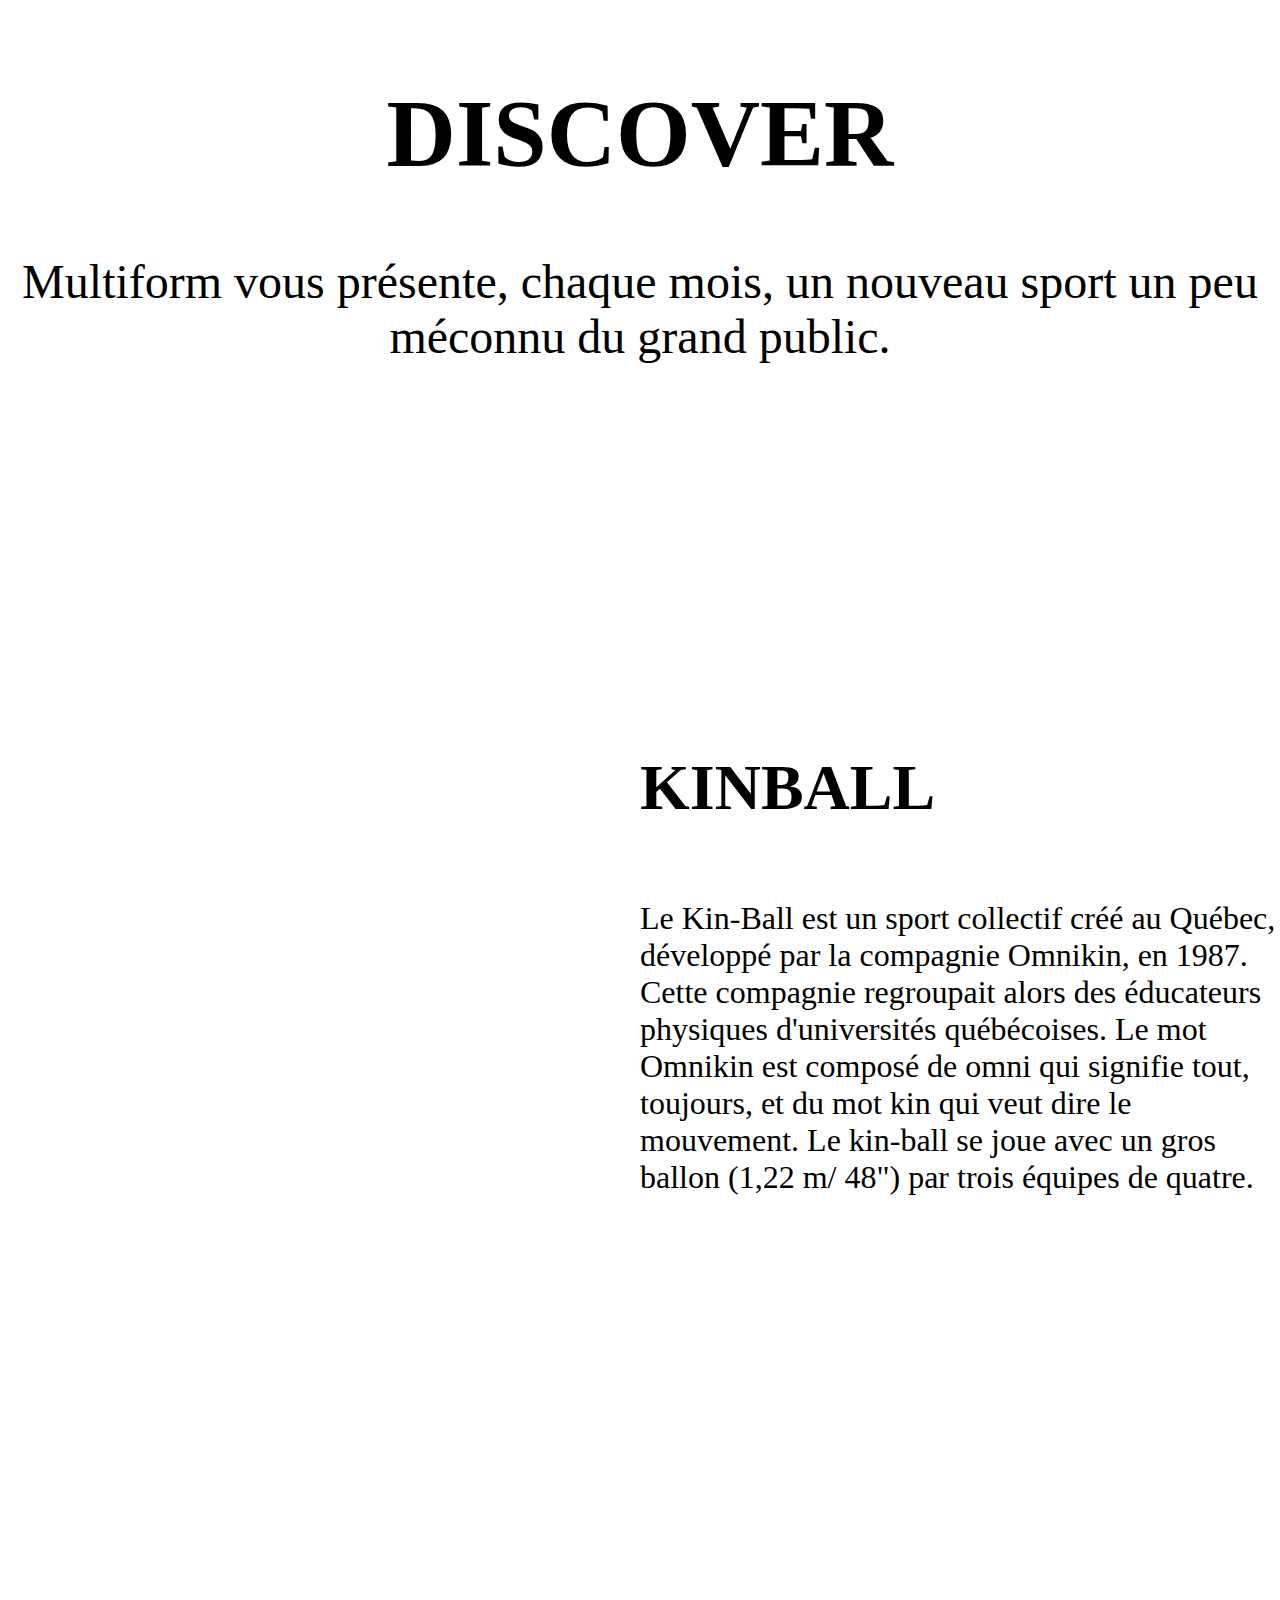
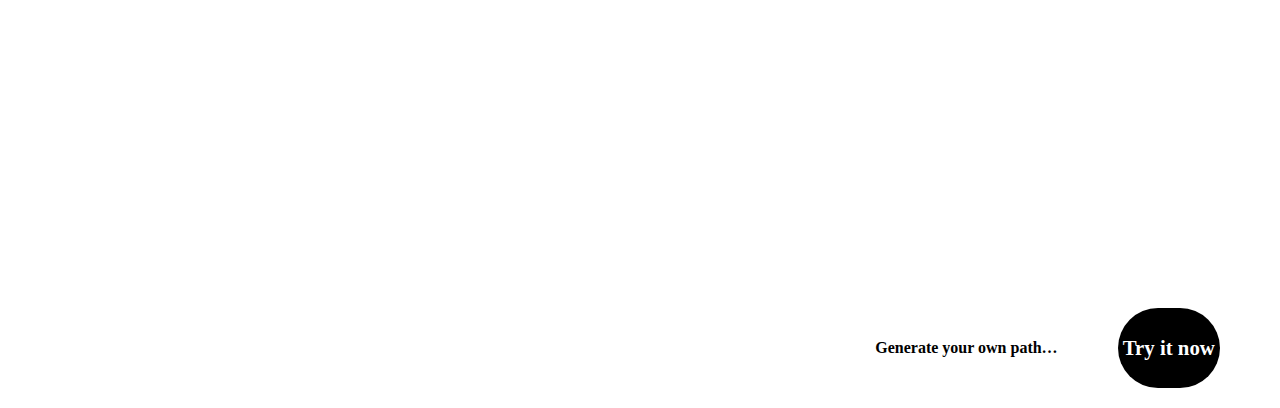
==== commit 21ff4902: "Merge branch 'Jonas_3'" ====
--- a/index.html
+++ b/index.html
@@ -15,7 +15,7 @@
         <div></div>
       </a>
       <div class="Gotoapp">
-        <a href="./app/">Go to Multiform app</a>
+        <a href="./app/">Go to App</a>
       </div>
       <a href="" class="Panier"><img src="/IMG/caddy.svg" alt="" /></a>
       <a href="" class="Coeur"><img src="/IMG/heart.svg" alt="" /></a>
@@ -33,7 +33,9 @@
       </div>
       <div class="Introbottom">
         <h2>Génére ton propre t-shirt de sport</h2>
-        <div class="Go">Let's go !</div>
+        <div class="Go">
+          <a href="app/index.html">Let's go !</a>
+        </div>
       </div>
     </section>
 
@@ -144,9 +146,9 @@
         <source src="Videos/App.mov" />
       </video>
       <div class="Footer">
-        <h1>Generate your own path</h1>
+        <h1>Generate your own path…</h1>
         <div class="Trybutton">
-          <p>Try it now</p>
+          <a href="app/index.html">Try it now</a>
         </div>
       </div>
     </footer>
--- a/styles/style.css
+++ b/styles/style.css
@@ -31,6 +31,7 @@
   grid-column-start: 1;
   grid-column-end: 3;
   display: flex;
+  margin: 30px;
 }
 .Menu div {
   background-color: #000000;
@@ -41,19 +42,21 @@
 }
 
 .Gotoapp {
-  height: 40px;
+  height: 70px;
   padding: 10px;
+  width: 100%;
   grid-column-start: 6;
   grid-column-end: 8;
   background-color: #000000;
-  border-radius: 20px;
+  border-radius: 50px;
   margin: 0 auto;
-  display: flex;
-  justify-content: center;
+  text-align: center;
+  display: flex;
   align-items: center;
 }
 .Gotoapp a {
-  font-size: 1rem;
+  font-size: 2rem;
+  font-weight: 800;
   color: #fff;
 }
 
@@ -126,16 +129,21 @@
   display: flex;
   width: 200px;
   height: 70px;
-  border-radius: 20px;
+  font-weight: 700;
+  border-radius: 50px;
   justify-content: center;
   align-items: center;
   right: 0;
   grid-column-start: 11;
   grid-column-end: 13;
-  font-size: 2rem;
+  font-size: 1.5rem;
   margin-top: 20px;
 }
 
+.Go a {
+  text-decoration: none;
+  color: #fff;
+}
 /*About*/
 
 .About {
@@ -262,3 +270,54 @@
   width: 70%;
   height: auto;
 }
+
+footer {
+  display: flex;
+  width: 100%;
+  height: calc(100vh - 120px);
+  flex-direction: column;
+  align-items: center;
+  justify-content: space-between;
+}
+
+.Footer {
+  width: 100%;
+  display: flex;
+  padding-bottom: 20px;
+  grid-row-start: 2;
+  grid-row-start: 3;
+  grid-column-start: 0;
+  grid-column-start: 7;
+  justify-content: flex-end;
+  align-items: center;
+}
+
+.Footer h1 {
+  font-size: 1rem;
+}
+.Trybutton {
+  height: 80px;
+  width: 8vw;
+  background-color: #000000;
+  display: flex;
+  justify-content: center;
+  align-items: center;
+  border-radius: 50px;
+  margin-right: 60px;
+  margin-left: 60px;
+}
+.Trybutton a {
+  color: #fff;
+  font-weight: 700;
+  text-decoration: none;
+  font-size: 1.3rem;
+}
+
+video {
+  grid-column-start: 1;
+  grid-column-end: 13;
+  grid-row-start: 1;
+  grid-row-end: 2;
+  width: 70%;
+  margin-top: 250px;
+}
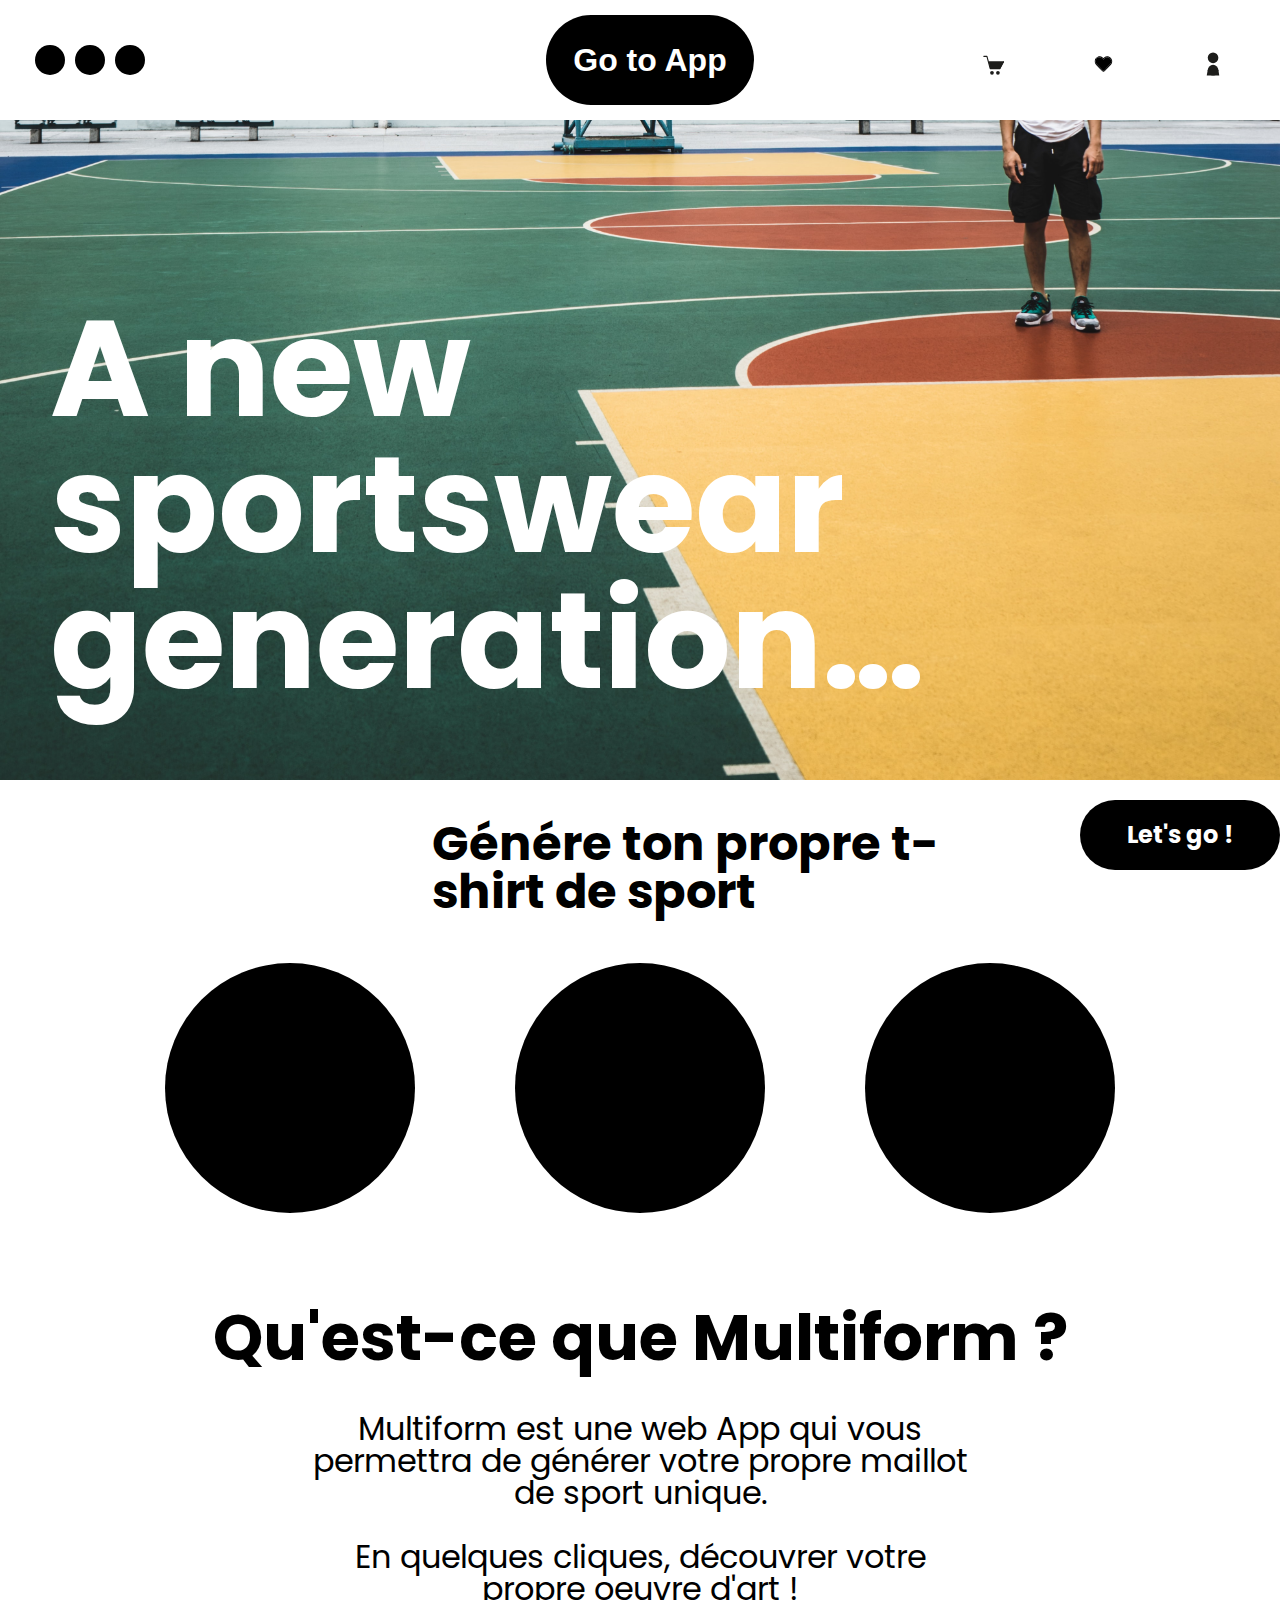
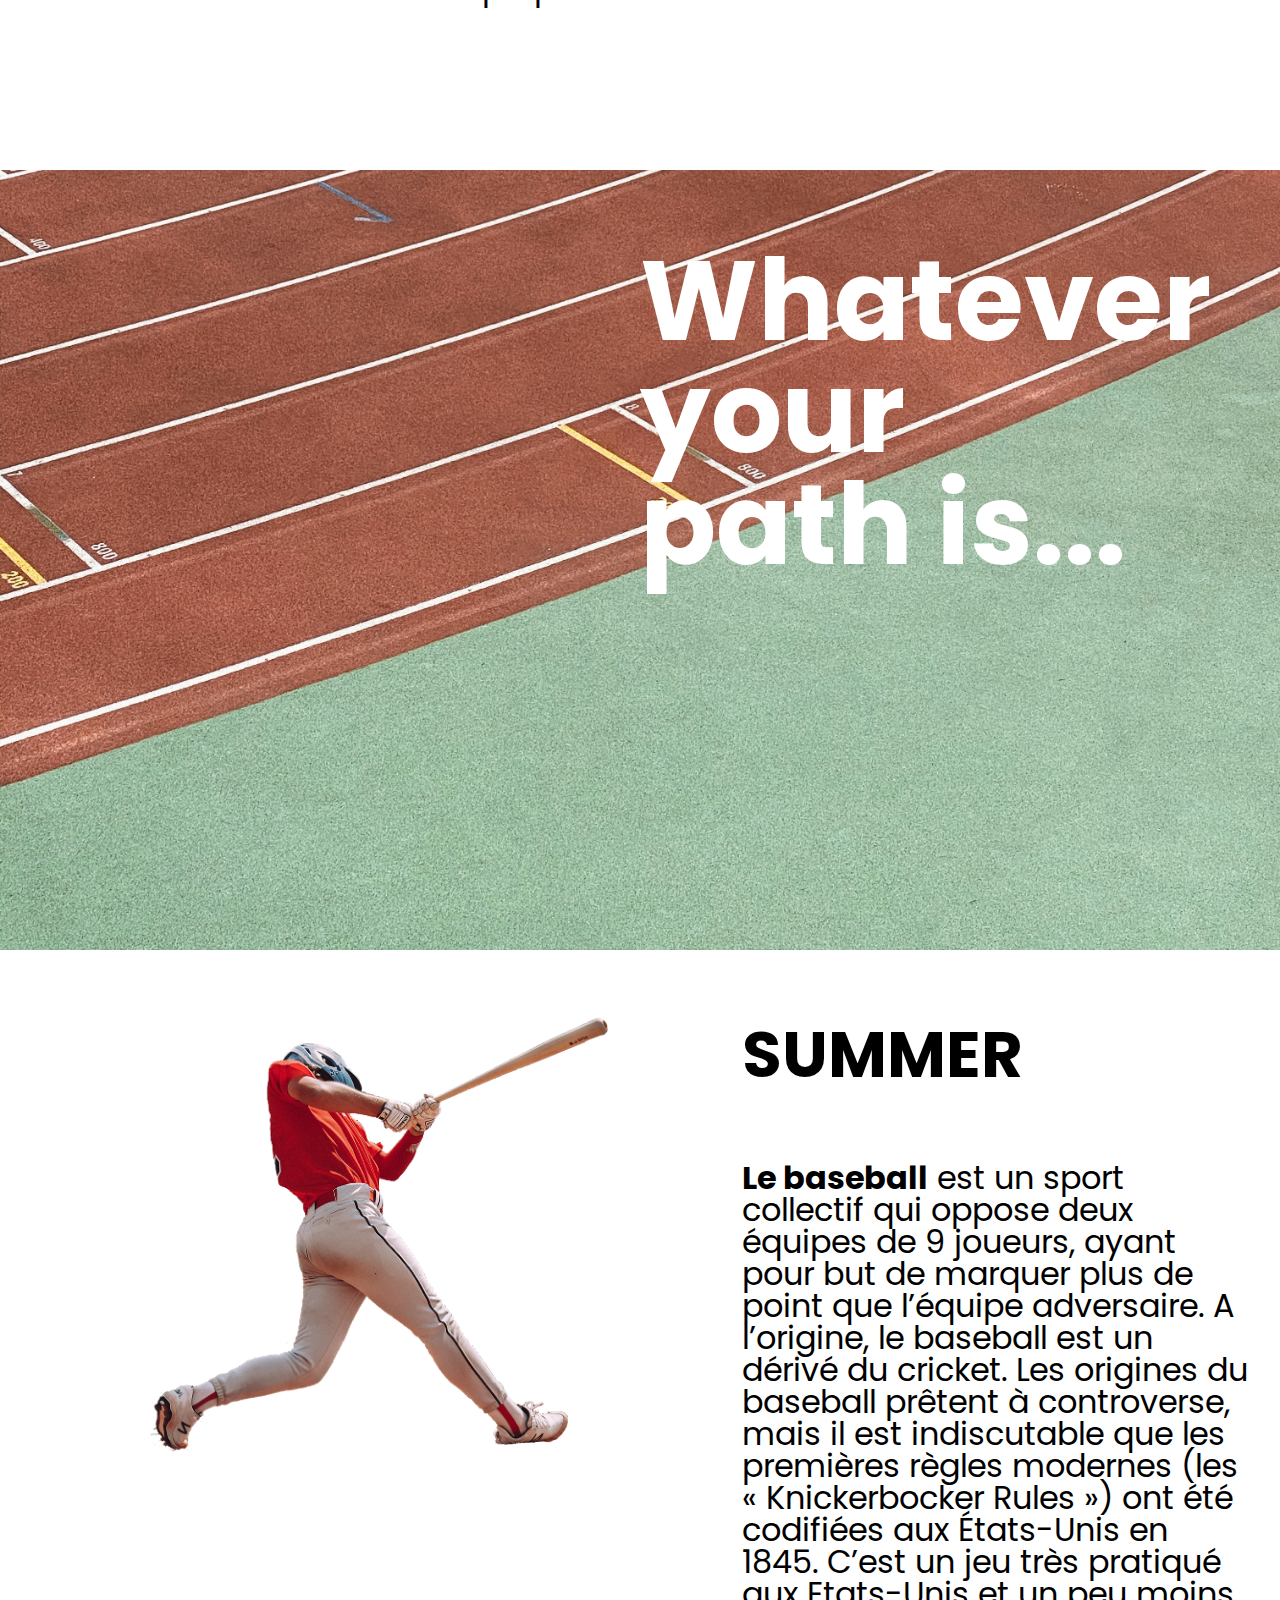
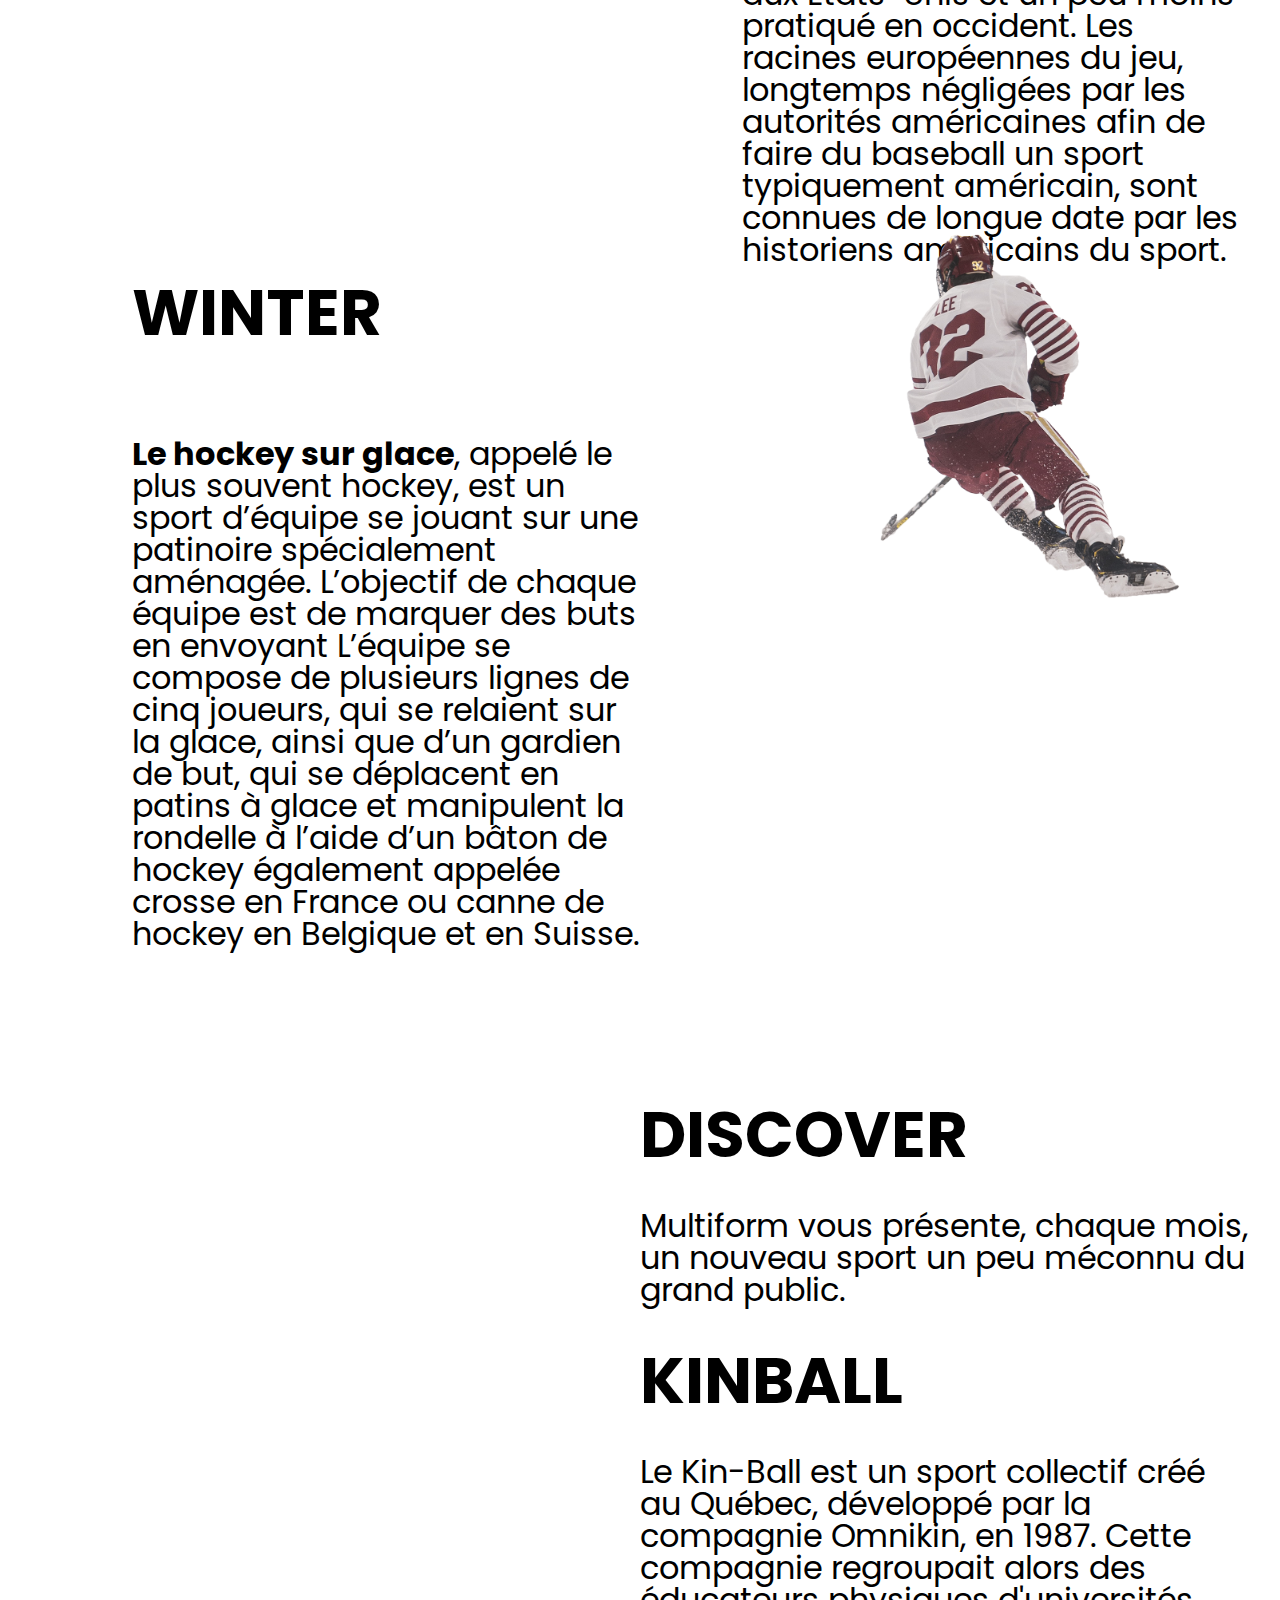
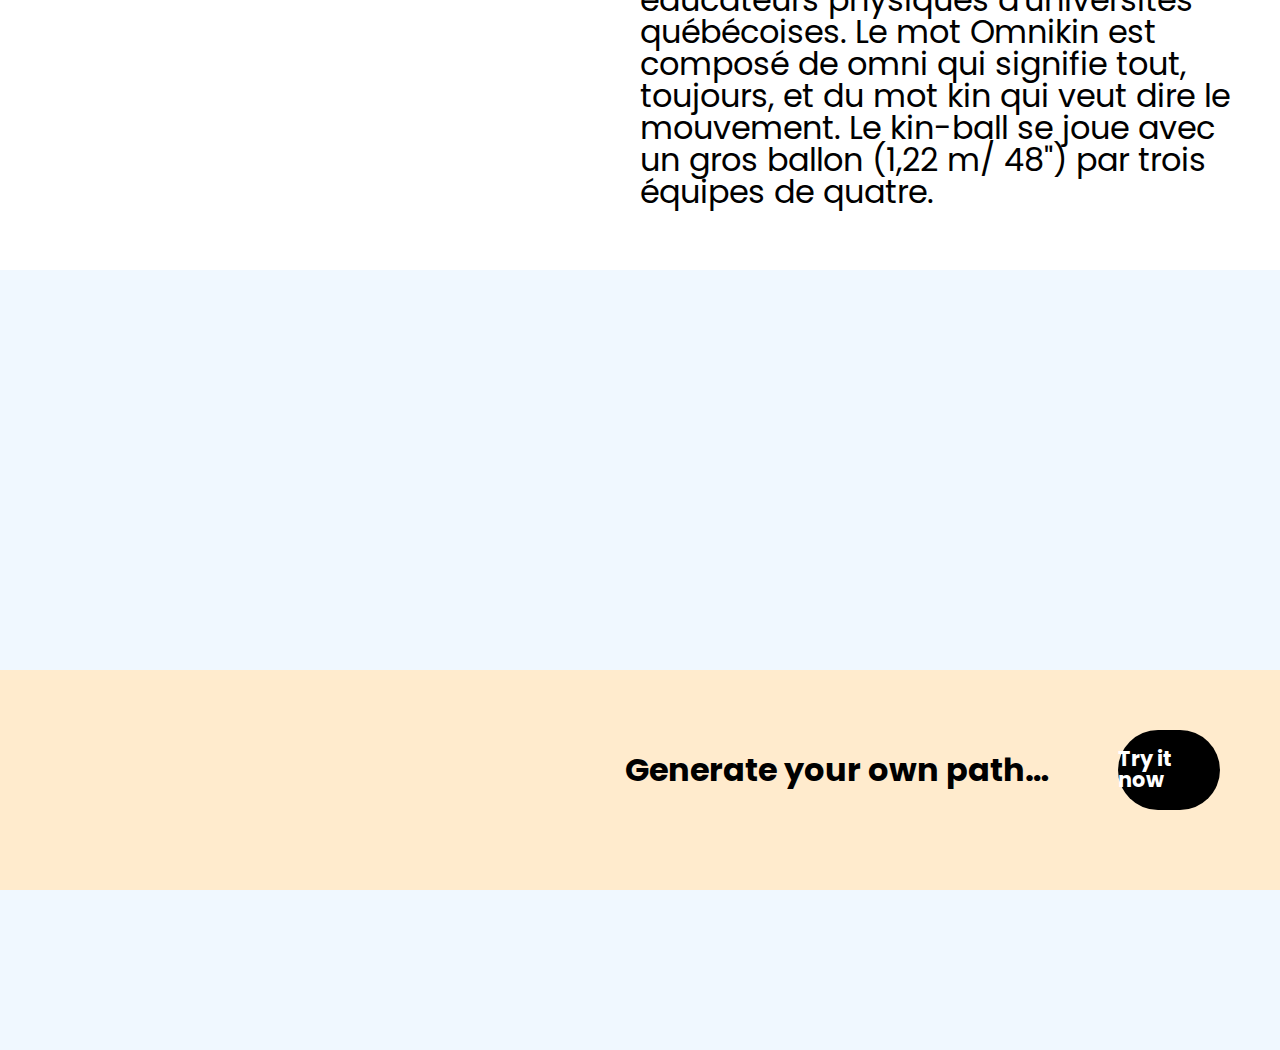
==== commit ebb71981: "Footer + mise en page sports" ====
--- a/index.html
+++ b/index.html
@@ -28,7 +28,7 @@
           <br />
           sportswear
           <br />
-          generation
+          generation…
         </h1>
       </div>
       <div class="Introbottom">
@@ -73,7 +73,7 @@
       <h1>
         Whatever your
         <br />
-        Path is...
+        path is...
         <br />
       </h1>
     </section>
@@ -86,27 +86,27 @@
         <div class="T1">
           <h1>SUMMER</h1>
           <p>
-            Le volley-ball, ou volleyball, est un sport collectif né au XIXème
-            siècle, opposant deux équipes de six joueurs séparés par un filet,
-            qui s’affrontent avec un ballon sur un terrain rectangulaire. Au fil
-            des décennies il deviendra le sport collectif le plus joué dans le
-            monde. Comme le baseball, le but est de marquer le plus de point
-            dans le camp de l’équipe adversaire. C’est un sport qui se joue
-            principalement avec les mains et les bras, bien que tout le corps
-            est impliqué.
+            <b>Le baseball</b> est un sport collectif qui oppose deux équipes de
+            9 joueurs, ayant pour but de marquer plus de point que l’équipe
+            adversaire. A l’origine, le baseball est un dérivé du cricket. Les
+            origines du baseball prêtent à controverse, mais il est indiscutable
+            que les premières règles modernes (les « Knickerbocker Rules ») ont
+            été codifiées aux États-Unis en 1845. C’est un jeu très pratiqué aux
+            Etats-Unis et un peu moins pratiqué en occident. Les racines
+            européennes du jeu, longtemps négligées par les autorités
+            américaines afin de faire du baseball un sport typiquement
+            américain, sont connues de longue date par les historiens américains
+            du sport.
           </p>
         </div>
       </div>
 
       <div class="Hiver">
-        <div class="I2">
-          <img src="/IMG/IMG3.png" alt="" />
-        </div>
         <div class="T2">
           <h1>WINTER</h1>
           <p>
-            Le hockey sur glace, appelé le plus souvent hockey, est un sport
-            d’équipe se jouant sur une patinoire spécialement aménagée.
+            <b>Le hockey sur glace</b>, appelé le plus souvent hockey, est un
+            sport d’équipe se jouant sur une patinoire spécialement aménagée.
             L’objectif de chaque équipe est de marquer des buts en envoyant
             L’équipe se compose de plusieurs lignes de cinq joueurs, qui se
             relaient sur la glace, ainsi que d’un gardien de but, qui se
@@ -115,19 +115,20 @@
             hockey en Belgique et en Suisse.
           </p>
         </div>
-      </div>
-
-      <div class="disc">
-        <h1>DISCOVER</h1>
-        <p>
-          Multiform vous présente, chaque mois, un nouveau sport un peu méconnu
-          du grand public.
-        </p>
+        <div class="I2">
+          <img src="/IMG/IMG3.png" alt="" />
+        </div>
       </div>
 
       <div class="Autre">
         <img class="I3" src="/IMG/IMG2.png" alt="" />
+
         <div class="T3">
+          <h1>DISCOVER</h1>
+          <p>
+            Multiform vous présente, chaque mois, un nouveau sport un peu
+            méconnu du grand public.
+          </p>
           <h1>KINBALL</h1>
           <p>
             Le Kin-Ball est un sport collectif créé au Québec, développé par la
--- a/styles/style.css
+++ b/styles/style.css
@@ -1,6 +1,10 @@
+@import url("https://fonts.googleapis.com/css2?family=Bitter:ital,wght@0,100;0,200;0,300;0,400;0,500;0,600;0,700;0,800;0,900;1,100;1,200;1,300;1,400;1,500;1,600;1,700;1,800;1,900&family=Fira+Sans:ital,wght@0,100;0,200;0,300;0,400;0,500;0,600;0,700;0,800;0,900;1,100;1,200;1,300;1,400;1,500;1,600;1,700;1,800;1,900&family=Noto+Serif+Display:ital,wght@0,100;0,200;0,300;0,400;0,500;0,600;0,700;0,800;0,900;1,100;1,200;1,300;1,400;1,500;1,600;1,700;1,800;1,900&family=Poppins:ital,wght@0,100;0,200;0,300;0,400;0,500;0,600;0,700;0,800;0,900;1,100;1,200;1,300;1,400;1,500;1,600;1,700;1,800;1,900&display=swap");
+@import url(/styles/reset.css);
+
 body {
   margin: 0;
   overflow-x: hidden;
+  font-family: Poppins, sans-serif;
 }
 
 /* Nav */
@@ -89,7 +93,7 @@
 
 .Intro {
   width: 100%;
-  height: 100vh;
+  height: calc(100vh - 120px);
 }
 
 .Accroche {
@@ -98,15 +102,13 @@
   background-repeat: no-repeat;
   background-size: cover;
   background-position: bottom;
-  height: 997px;
+  height: 100%;
 }
 .Accroche h1 {
-  width: 50%;
+  left: 50px;
+  bottom: 100px;
+  font-size: 8.5rem;
   position: absolute;
-  bottom: 0;
-  right: 0;
-  font-size: 7rem;
-  padding-bottom: 20px;
 }
 
 .Introbottom {
@@ -115,11 +117,12 @@
   grid-template-rows: 1fr;
   column-gap: 30px;
   width: 100%;
-  height: 100px;
+  height: 120px;
+  background-color: #fff;
 }
 .Introbottom h2 {
   grid-column-start: 5;
-  grid-column-end: 10;
+  grid-column-end: 11;
   font-size: 3rem;
 }
 
@@ -148,7 +151,7 @@
 
 .About {
   width: 100%;
-  height: 1117px;
+  height: 110vh;
   display: flex;
   flex-direction: column;
   justify-content: center;
@@ -179,7 +182,7 @@
   background-repeat: no-repeat;
   background-size: cover;
   background-position: bottom;
-  height: 997px;
+  height: calc(100vh - 120px);
 }
 
 .Path h1 {
@@ -195,19 +198,27 @@
 /*Ete*/
 
 .Ete {
-  height: 100vh;
-  display: grid;
-  grid-template-columns: 1fr 1fr;
+  height: calc(100vh - 120px);
+  display: grid;
+  grid-template-columns: repeat(12, 1fr);
+  padding: 30px;
 }
 
 .T1 {
   display: flex;
   flex-direction: column;
-  justify-content: end;
-  font-size: 2rem;
-}
-
-.Ete img {
+  justify-content: space-evenly;
+  font-size: 2rem;
+  grid-column-start: 8;
+  grid-column-end: 13;
+}
+
+.I1 {
+  grid-column-start: 1;
+  grid-column-end: 7;
+}
+
+.I1 img {
   width: 110%;
   height: auto;
 }
@@ -215,61 +226,54 @@
 /*Hiver*/
 
 .Hiver {
-  height: 100vh;
-  display: grid;
-  grid-template-columns: 1fr 1fr;
+  height: calc(100vh - 120px);
+  display: grid;
+  grid-template-columns: repeat(12, 1fr);
+  padding: 30px;
 }
 
 .T2 {
   display: flex;
   flex-direction: column;
-  justify-content: end;
-  text-align: end;
-  font-size: 2rem;
-}
-
-.Hiver img {
+  justify-content: space-evenly;
+  font-size: 2rem;
+  grid-column-start: 2;
+  grid-column-end: 7;
+}
+
+.I2 img {
   width: 110%;
   height: auto;
 }
 
 .I2 {
-  grid-column-start: 2;
-  grid-column-end: 3;
-}
-
-.T2 {
-  grid-column-start: 1;
-  grid-column-end: 2;
-  grid-row-start: 1;
-  grid-row-end: 2;
+  grid-column-start: 8;
+  grid-column-end: 13;
 }
 
 /*Autre*/
 
-.disc {
-  height: 250px;
-  text-align: center;
-  font-size: 3rem;
-}
-
 .Autre {
-  height: 100vh;
-  display: grid;
-  grid-template-columns: 1fr 1fr;
+  height: calc(100vh - 120px);
+  display: grid;
+  grid-template-columns: repeat(12, 1fr);
+  padding: 30px;
 }
 
 .T3 {
-  display: flex;
-  flex-direction: column;
-  justify-content: end;
-  font-size: 2rem;
+  font-size: 2rem;
+  grid-column-start: 7;
+  grid-column-end: 13;
 }
 
 .Autre img {
   width: 70%;
   height: auto;
-}
+  grid-column-start: 2;
+  grid-column-end: 7;
+}
+
+/*footer*/
 
 footer {
   display: flex;
@@ -277,23 +281,22 @@
   height: calc(100vh - 120px);
   flex-direction: column;
   align-items: center;
-  justify-content: space-between;
+  background-color: aliceblue;
 }
 
 .Footer {
   width: 100%;
+  height: 200px;
   display: flex;
   padding-bottom: 20px;
-  grid-row-start: 2;
-  grid-row-start: 3;
-  grid-column-start: 0;
-  grid-column-start: 7;
   justify-content: flex-end;
   align-items: center;
+  background-color: blanchedalmond;
 }
 
 .Footer h1 {
-  font-size: 1rem;
+  font-size: 2rem;
+  padding: 10px;
 }
 .Trybutton {
   height: 80px;
@@ -314,10 +317,6 @@
 }
 
 video {
-  grid-column-start: 1;
-  grid-column-end: 13;
-  grid-row-start: 1;
-  grid-row-end: 2;
-  width: 70%;
+  width: 40%;
   margin-top: 250px;
 }
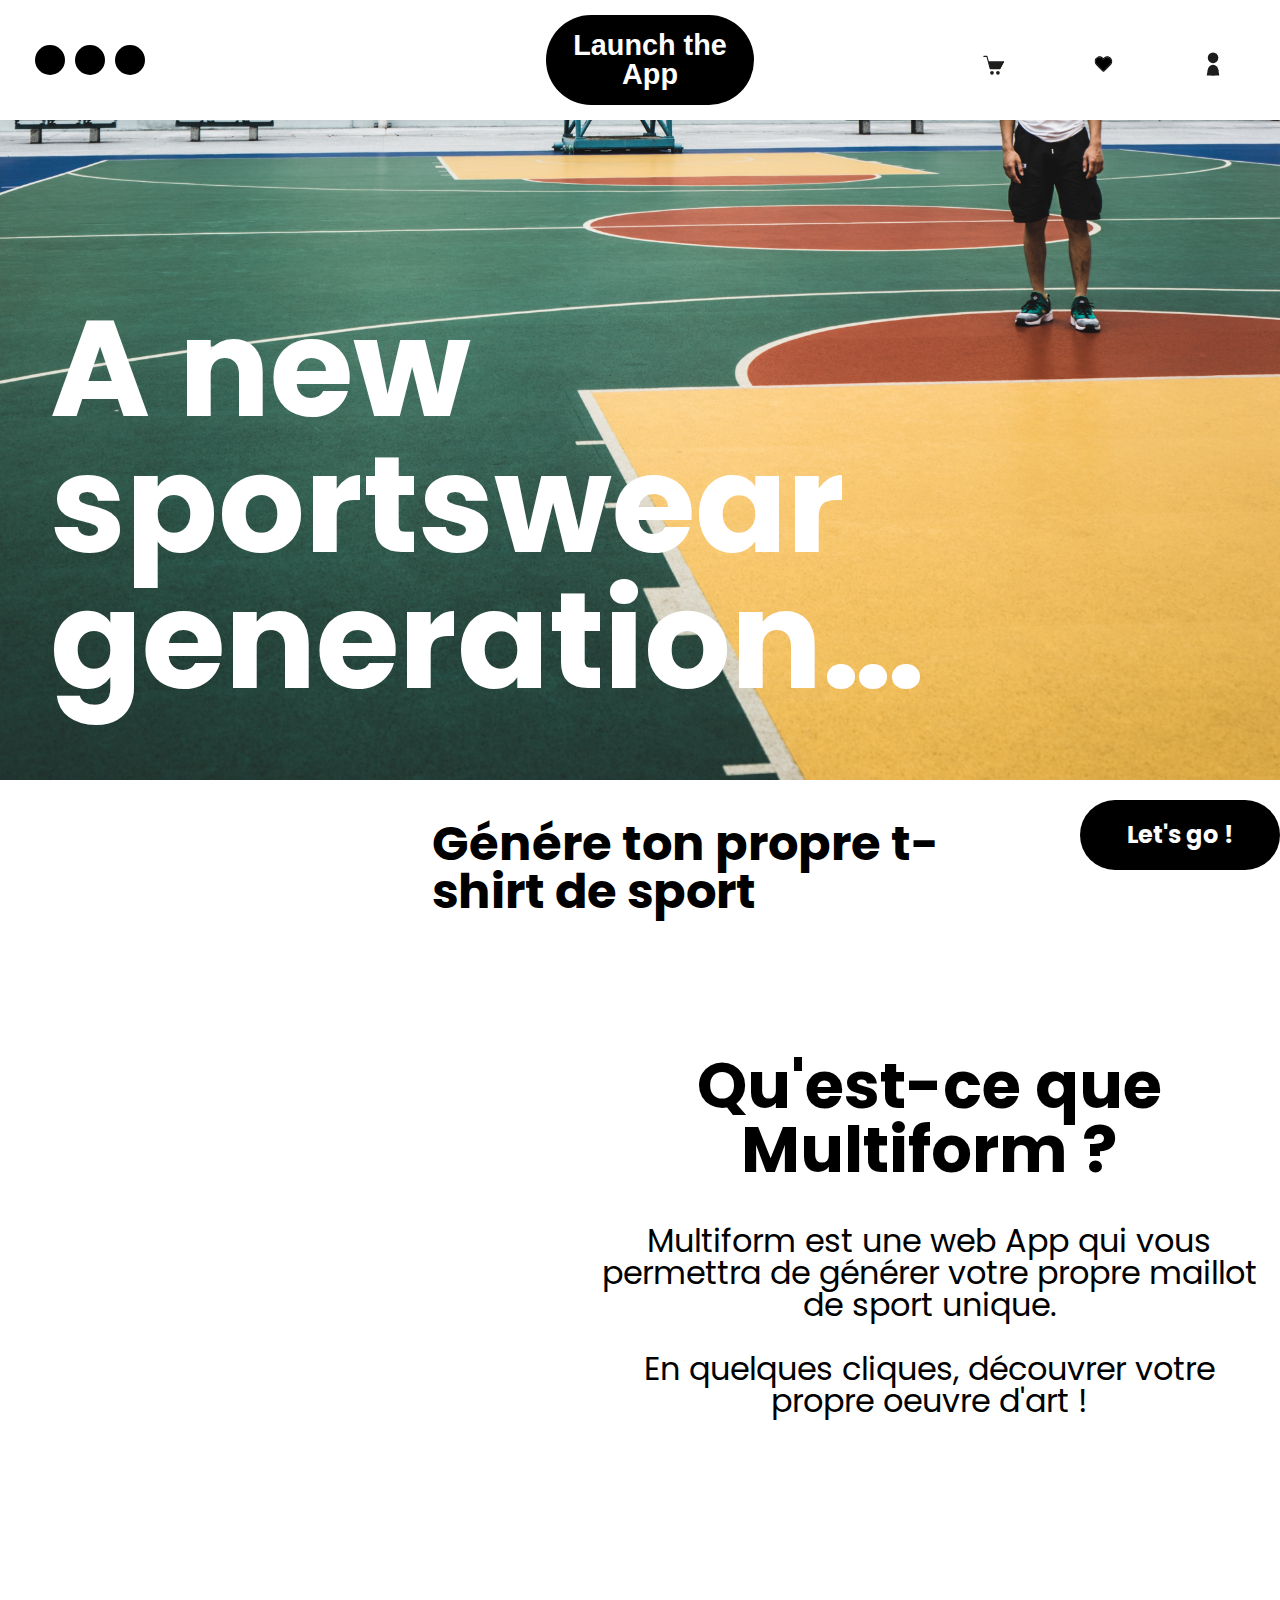
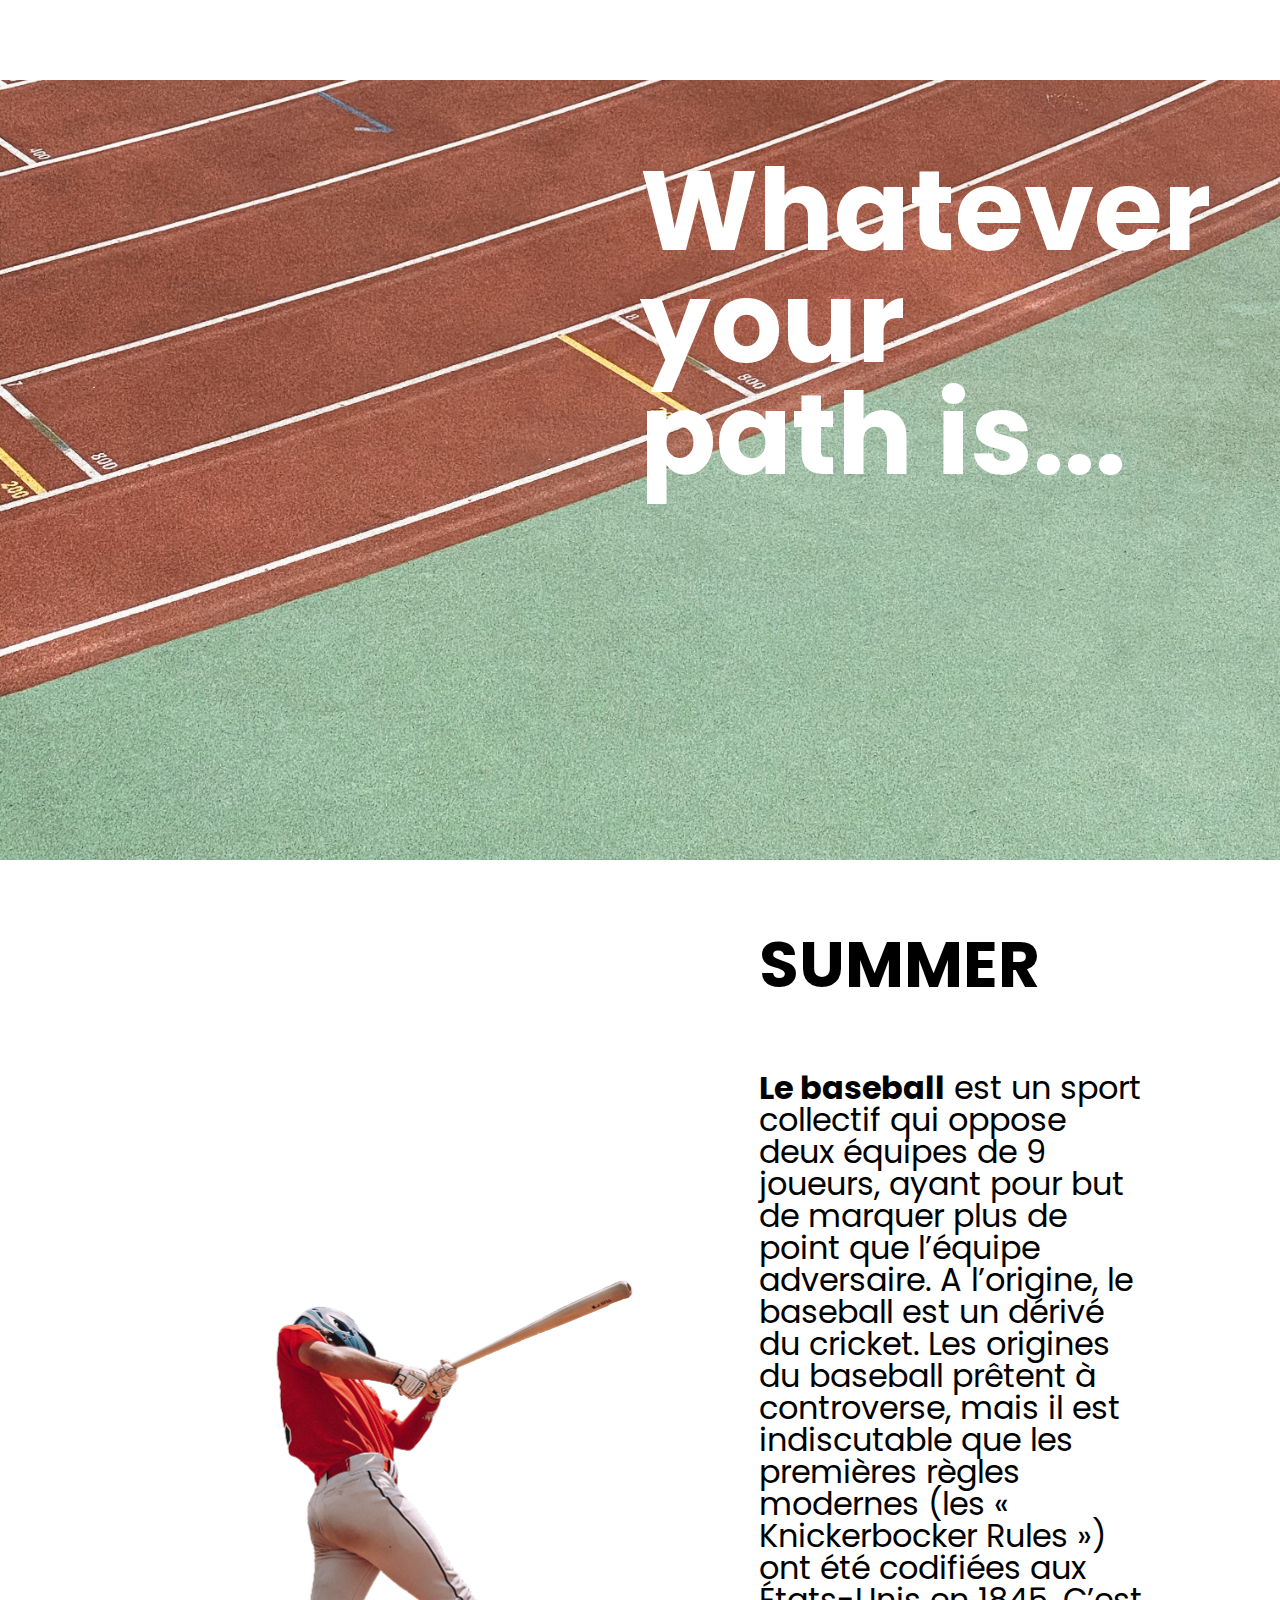
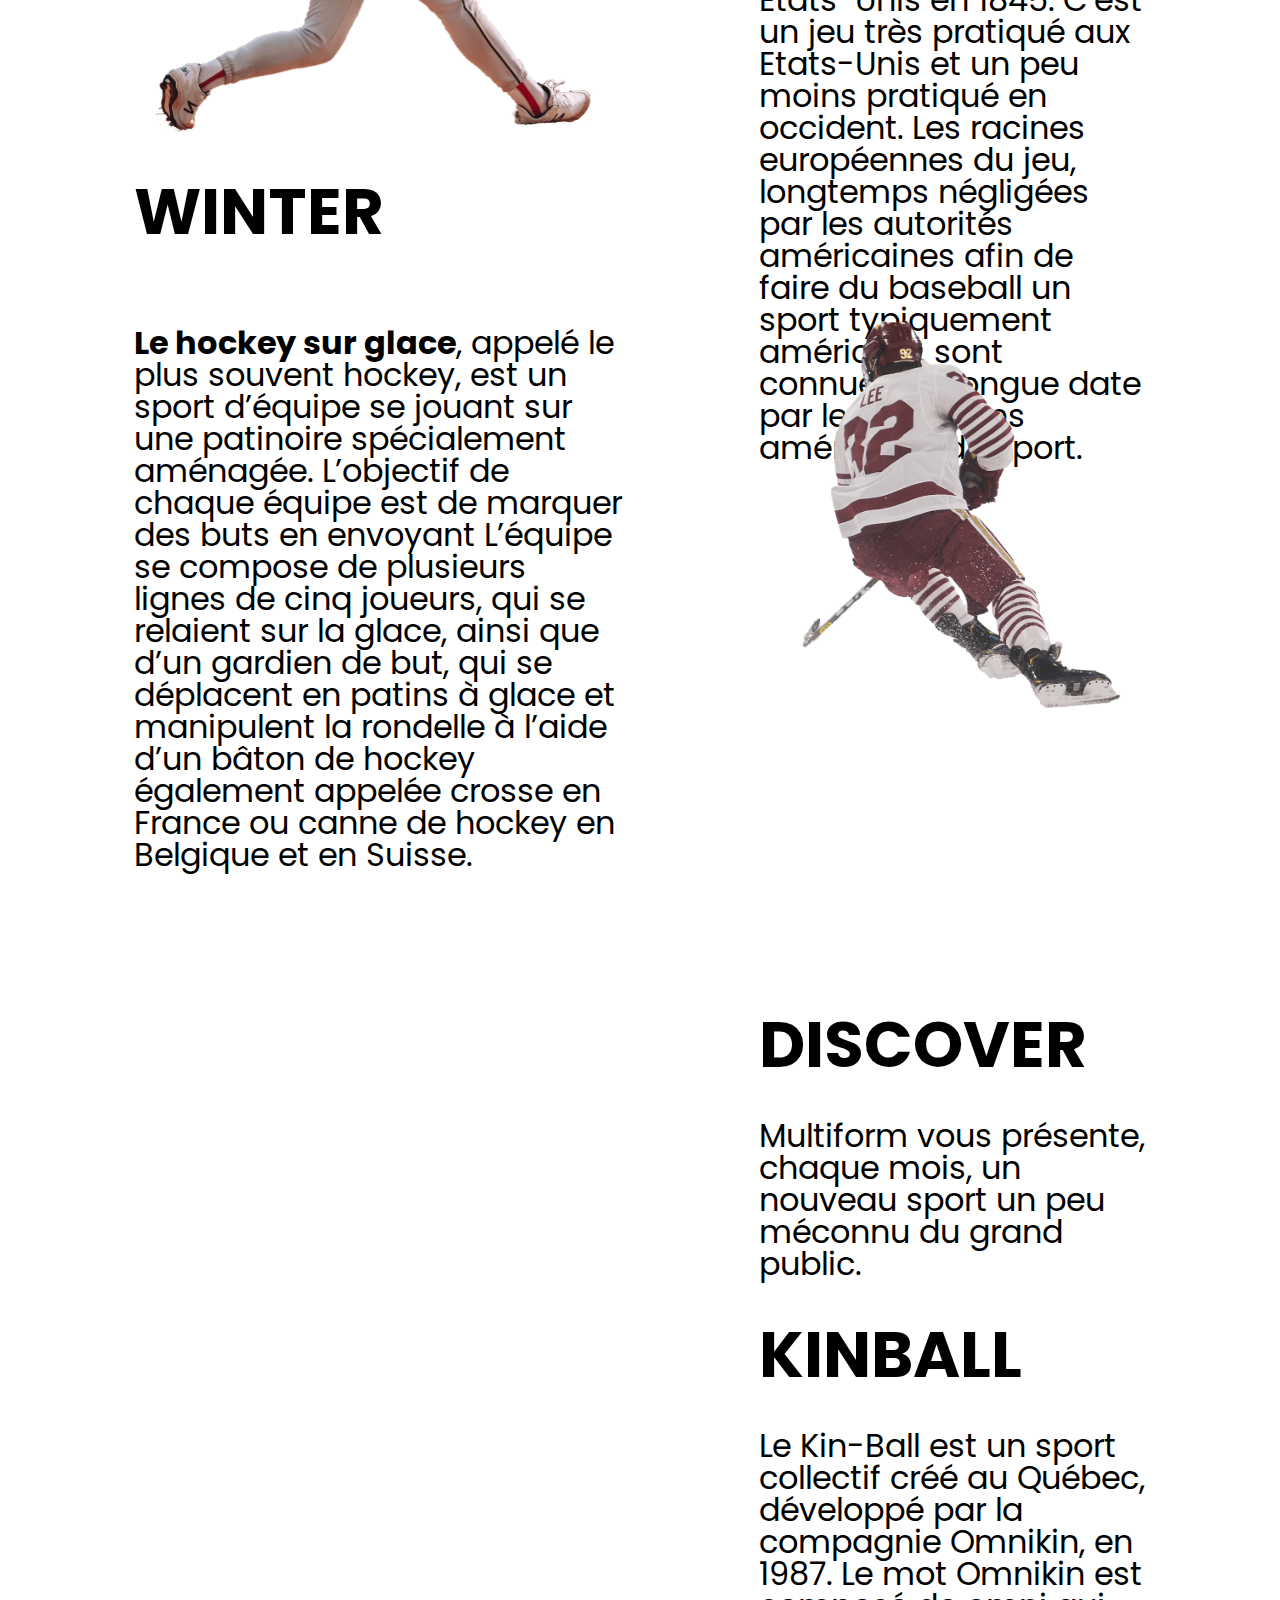
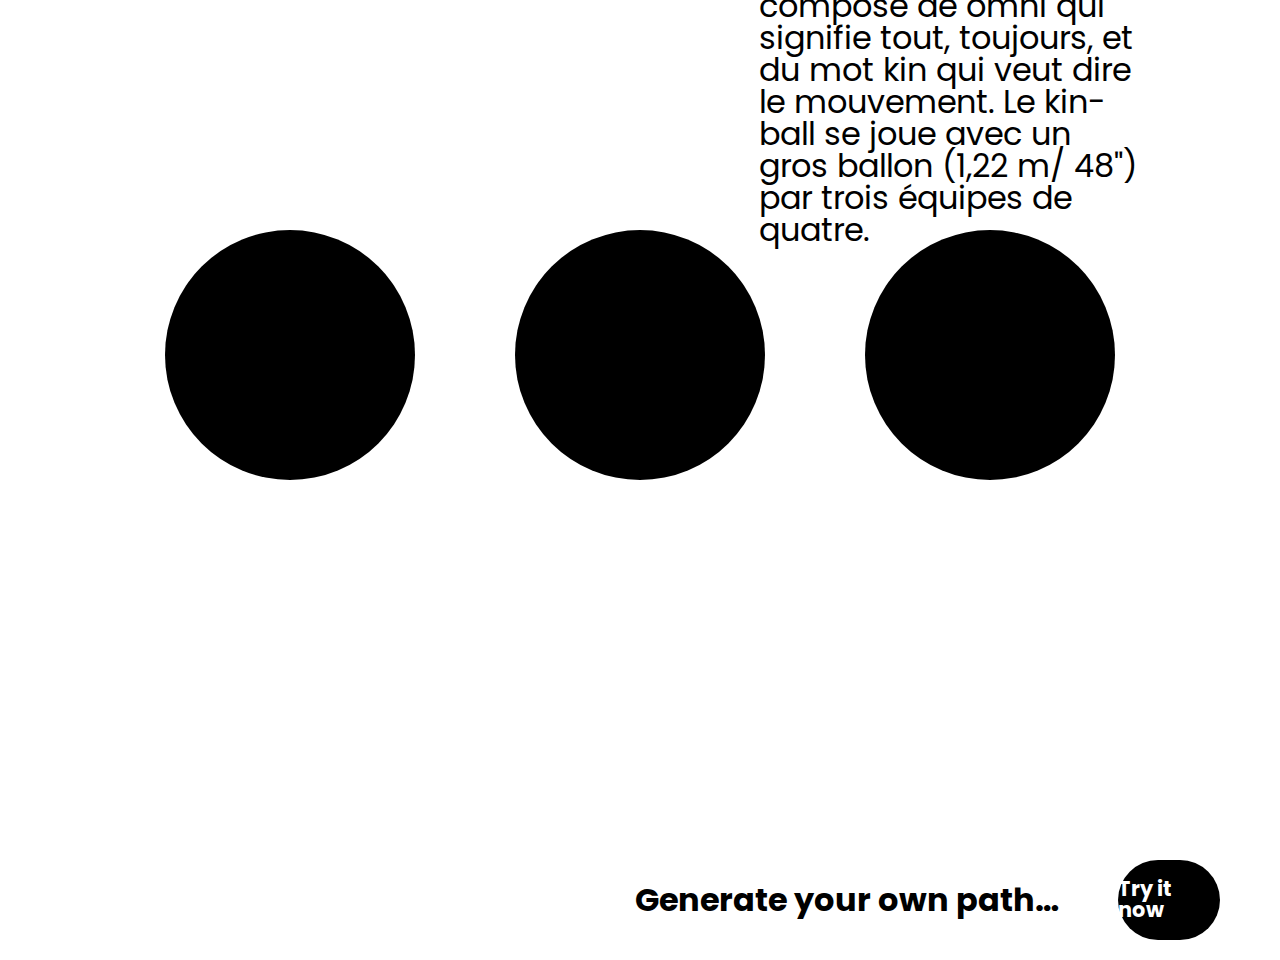
==== commit 4fe05619: "Inversion Video et ... + mise en page sports" ====
--- a/index.html
+++ b/index.html
@@ -15,7 +15,7 @@
         <div></div>
       </a>
       <div class="Gotoapp">
-        <a href="./app/">Go to App</a>
+        <a href="./app/">Launch the App</a>
       </div>
       <a href="" class="Panier"><img src="/IMG/caddy.svg" alt="" /></a>
       <a href="" class="Coeur"><img src="/IMG/heart.svg" alt="" /></a>
@@ -40,17 +40,9 @@
     </section>
 
     <section class="About">
-      <div class="Pattern">
-        <div>
-          <video src=""></video>
-        </div>
-        <div>
-          <video src=""></video>
-        </div>
-        <div>
-          <video src=""></video>
-        </div>
-      </div>
+      <video autoplay loop muted>
+        <source src="Videos/App.mov" />
+      </video>
       <div class="Abouttext">
         <h1>Qu'est-ce que Multiform ?</h1>
         <p>
@@ -120,8 +112,8 @@
         </div>
       </div>
 
-      <div class="Autre">
-        <img class="I3" src="/IMG/IMG2.png" alt="" />
+      <div class="I3">
+        <img src="/IMG/IMG2.png" alt="" />
 
         <div class="T3">
           <h1>DISCOVER</h1>
@@ -132,20 +124,27 @@
           <h1>KINBALL</h1>
           <p>
             Le Kin-Ball est un sport collectif créé au Québec, développé par la
-            compagnie Omnikin, en 1987. Cette compagnie regroupait alors des
-            éducateurs physiques d'universités québécoises. Le mot Omnikin est
-            composé de omni qui signifie tout, toujours, et du mot kin qui veut
-            dire le mouvement. Le kin-ball se joue avec un gros ballon (1,22 m/
-            48") par trois équipes de quatre.
+            compagnie Omnikin, en 1987. Le mot Omnikin est composé de omni qui
+            signifie tout, toujours, et du mot kin qui veut dire le mouvement.
+            Le kin-ball se joue avec un gros ballon (1,22 m/ 48") par trois
+            équipes de quatre.
           </p>
         </div>
       </div>
     </section>
 
     <footer>
-      <video autoplay loop muted>
-        <source src="Videos/App.mov" />
-      </video>
+      <div class="Pattern">
+        <div>
+          <video src=""></video>
+        </div>
+        <div>
+          <video src=""></video>
+        </div>
+        <div>
+          <video src=""></video>
+        </div>
+      </div>
       <div class="Footer">
         <h1>Generate your own path…</h1>
         <div class="Trybutton">
--- a/styles/style.css
+++ b/styles/style.css
@@ -21,6 +21,7 @@
   background-color: #fff;
   align-items: center;
   justify-content: space-between;
+  box-shadow: 0 0px 10px rgba(0, 0, 0, 0.1);
 }
 
 nav a {
@@ -59,7 +60,7 @@
   align-items: center;
 }
 .Gotoapp a {
-  font-size: 2rem;
+  font-size: 1.8rem;
   font-weight: 800;
   color: #fff;
 }
@@ -91,6 +92,7 @@
   width: 30%;
 }
 
+/*Intro*/
 .Intro {
   width: 100%;
   height: calc(100vh - 120px);
@@ -151,24 +153,18 @@
 
 .About {
   width: 100%;
-  height: 110vh;
-  display: flex;
-  flex-direction: column;
+  height: calc(100vh - 120px);
+  display: flex;
   justify-content: center;
   align-items: center;
-}
-.Pattern {
-  display: flex;
-  width: 100%;
-  justify-content: center;
-}
-.Pattern div {
-  background-color: #000000;
-  margin: 50px;
-  width: 250px;
-  height: 250px;
-  border-radius: 50%;
-}
+  margin: 60px 0;
+}
+
+video {
+  width: 55%;
+  padding-top: 150px;
+}
+
 .Abouttext {
   font-size: 2rem;
   text-align: center;
@@ -201,6 +197,7 @@
   height: calc(100vh - 120px);
   display: grid;
   grid-template-columns: repeat(12, 1fr);
+  column-gap: 30px;
   padding: 30px;
 }
 
@@ -210,16 +207,18 @@
   justify-content: space-evenly;
   font-size: 2rem;
   grid-column-start: 8;
-  grid-column-end: 13;
+  grid-column-end: 12;
 }
 
 .I1 {
   grid-column-start: 1;
-  grid-column-end: 7;
+  grid-column-end: 8;
+  display: flex;
+  align-items: center;
 }
 
 .I1 img {
-  width: 110%;
+  width: 100%;
   height: auto;
 }
 
@@ -229,6 +228,7 @@
   height: calc(100vh - 120px);
   display: grid;
   grid-template-columns: repeat(12, 1fr);
+  column-gap: 30px;
   padding: 30px;
 }
 
@@ -242,35 +242,40 @@
 }
 
 .I2 img {
-  width: 110%;
+  width: 100%;
   height: auto;
 }
 
 .I2 {
-  grid-column-start: 8;
-  grid-column-end: 13;
-}
-
-/*Autre*/
-
-.Autre {
-  height: calc(100vh - 120px);
-  display: grid;
-  grid-template-columns: repeat(12, 1fr);
-  padding: 30px;
-}
-
-.T3 {
-  font-size: 2rem;
   grid-column-start: 7;
   grid-column-end: 13;
-}
-
-.Autre img {
-  width: 70%;
+  display: flex;
+  align-items: center;
+}
+
+/*Autre*/
+
+.I3 {
+  height: calc(100vh - 120px);
+  display: grid;
+  grid-template-columns: repeat(12, 1fr);
+  column-gap: 30px;
+  padding: 30px;
+}
+
+.T3 {
+  font-size: 2rem;
+  grid-column-start: 8;
+  grid-column-end: 12;
+}
+
+.I3 img {
+  width: 60%;
   height: auto;
   grid-column-start: 2;
-  grid-column-end: 7;
+  grid-column-end: 8;
+  display: flex;
+  align-items: center;
 }
 
 /*footer*/
@@ -280,24 +285,24 @@
   width: 100%;
   height: calc(100vh - 120px);
   flex-direction: column;
-  align-items: center;
-  background-color: aliceblue;
+  justify-content: space-between;
+  align-items: center;
 }
 
 .Footer {
   width: 100%;
-  height: 200px;
-  display: flex;
-  padding-bottom: 20px;
+  height: 120px;
+  display: flex;
   justify-content: flex-end;
   align-items: center;
-  background-color: blanchedalmond;
+  background-color: #fff;
 }
 
 .Footer h1 {
   font-size: 2rem;
-  padding: 10px;
-}
+  color: #000000;
+}
+
 .Trybutton {
   height: 80px;
   width: 8vw;
@@ -316,7 +321,15 @@
   font-size: 1.3rem;
 }
 
-video {
-  width: 40%;
-  margin-top: 250px;
-}
+.Pattern {
+  display: flex;
+  width: 100%;
+  justify-content: center;
+}
+.Pattern div {
+  background-color: #000000;
+  margin: 50px;
+  width: 250px;
+  height: 250px;
+  border-radius: 50%;
+}
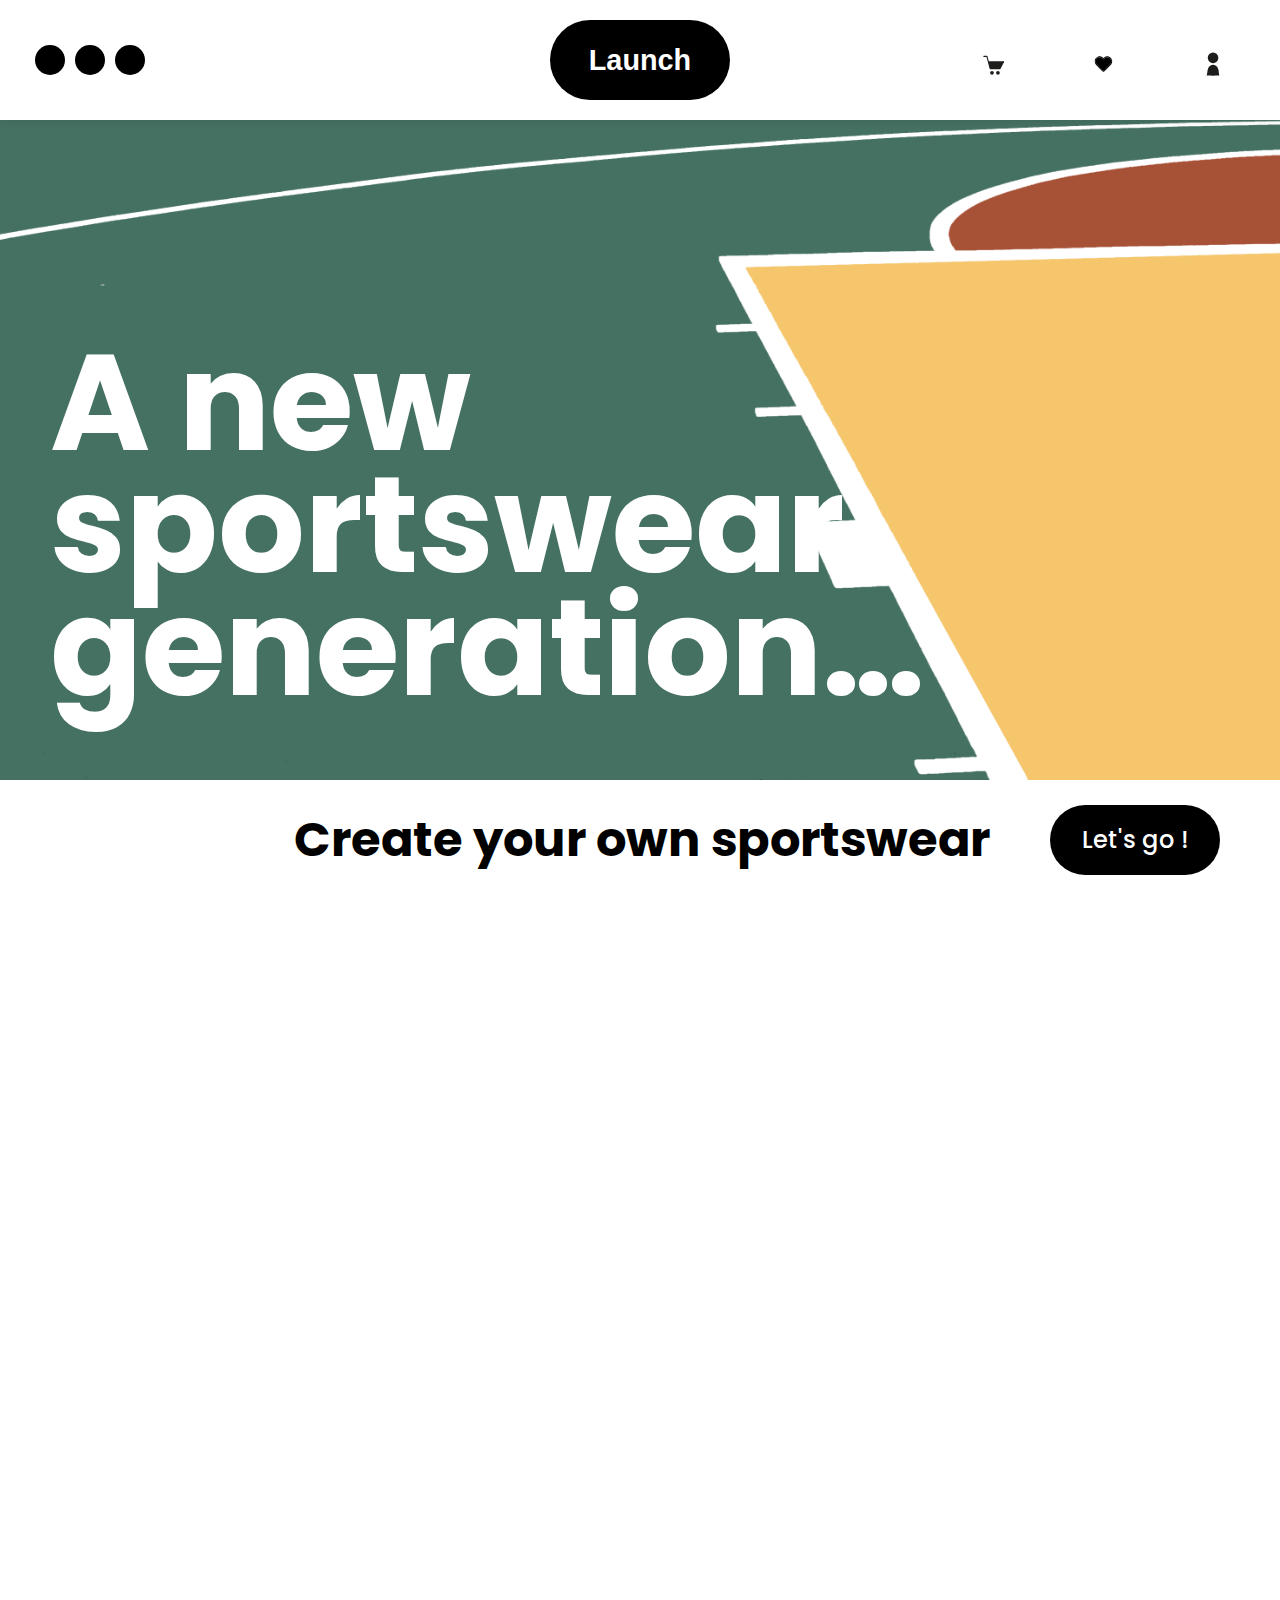
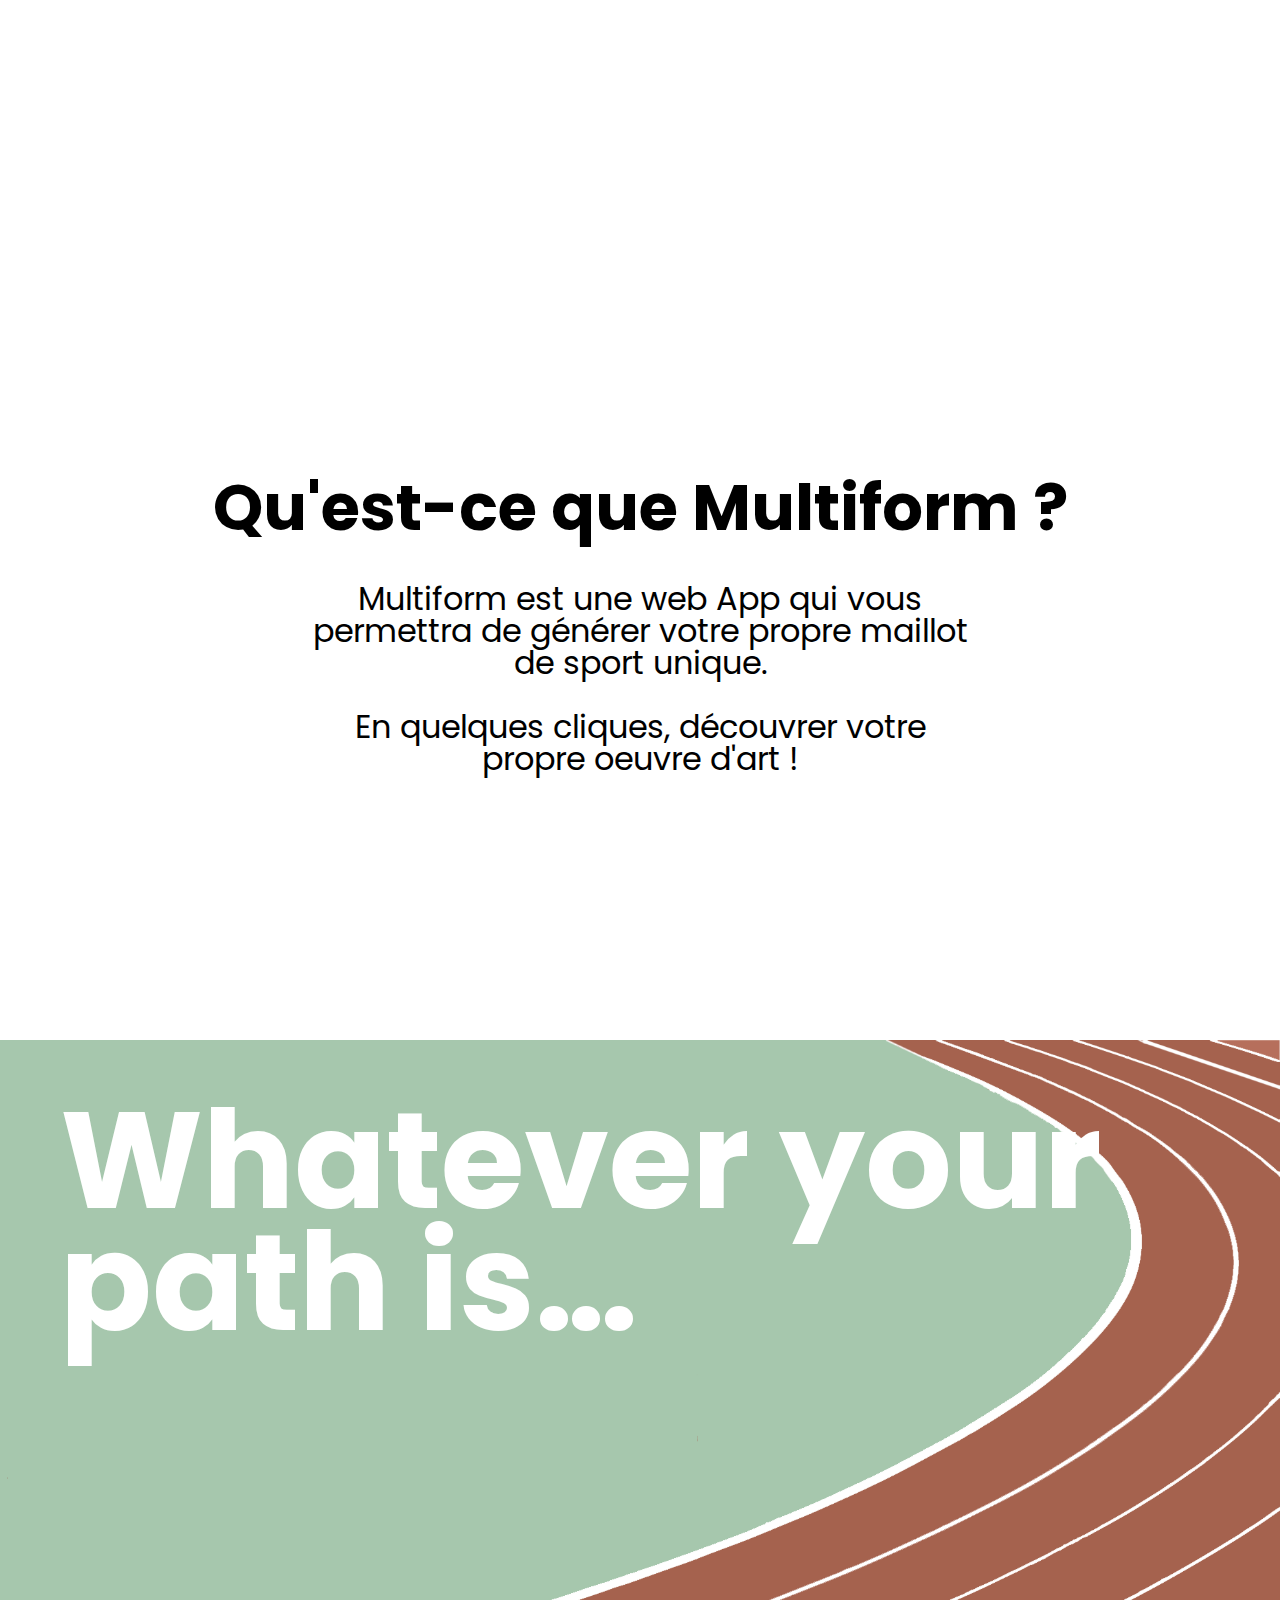
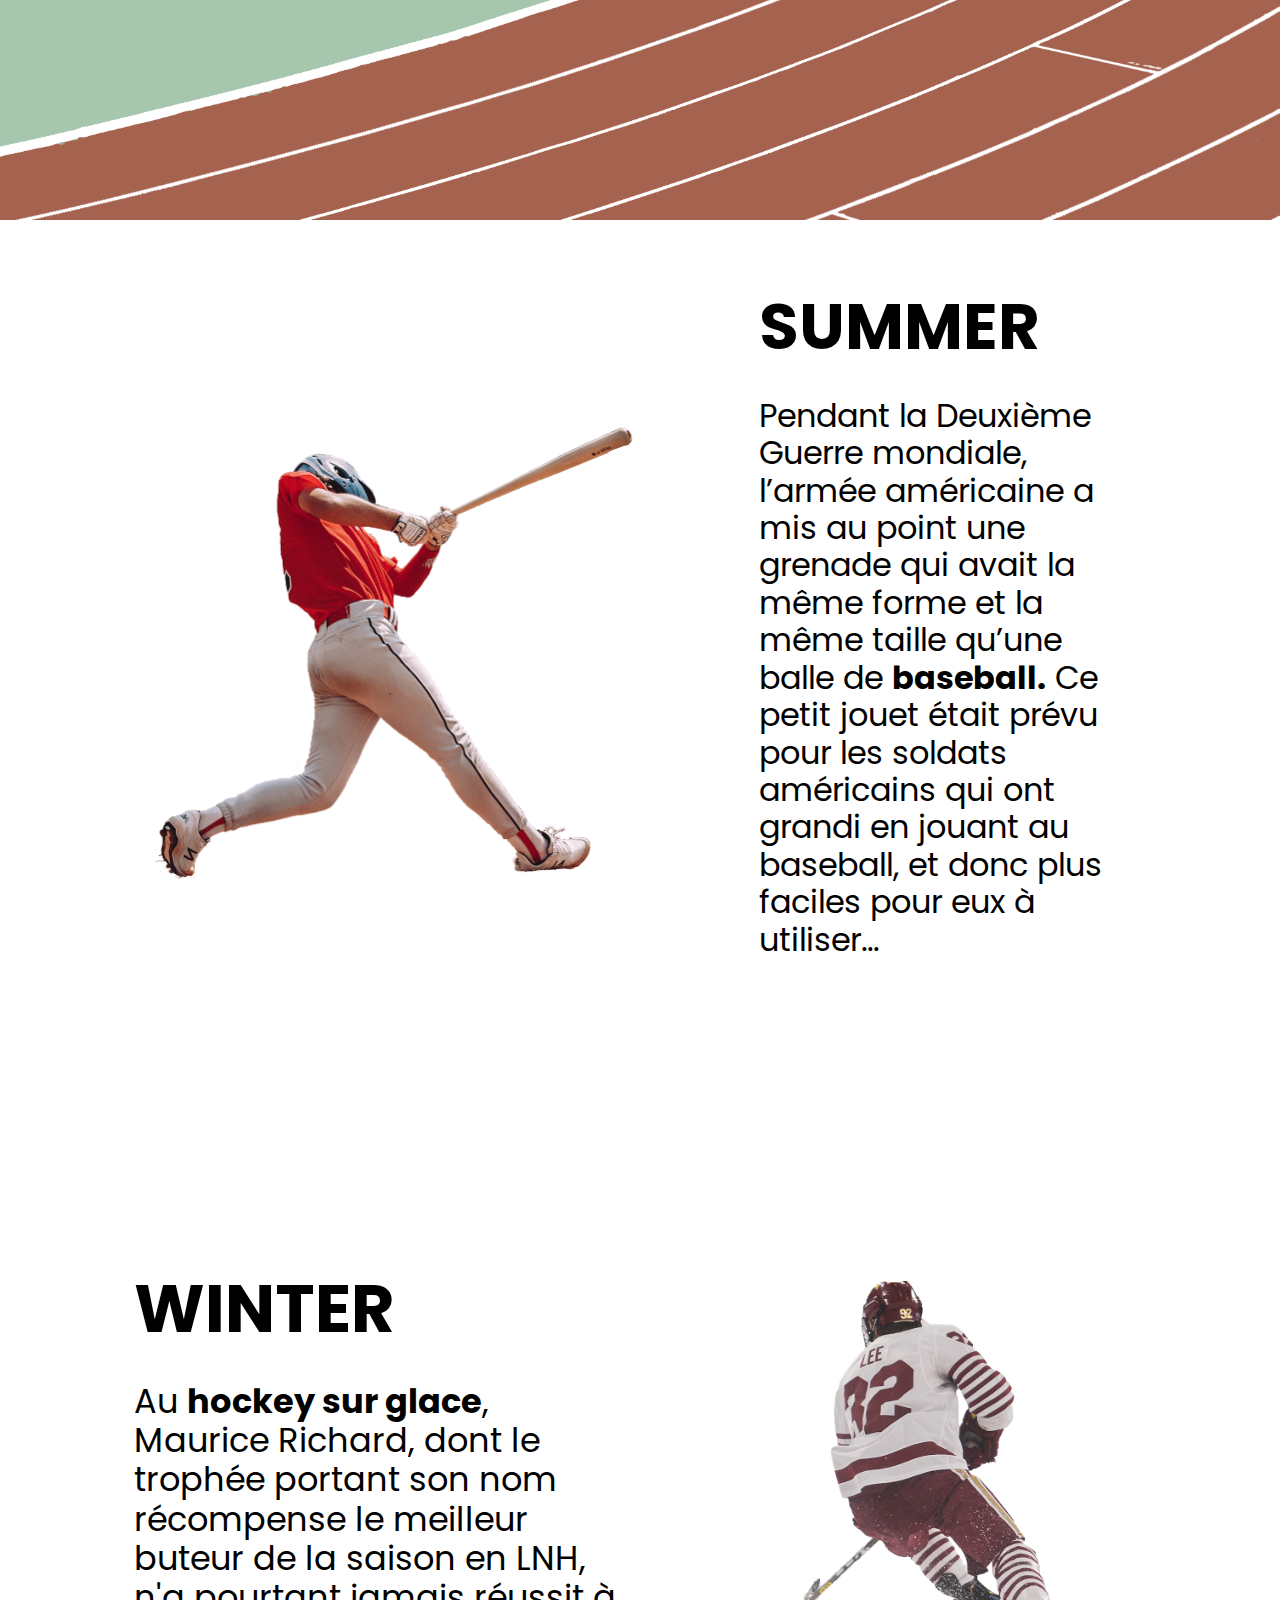
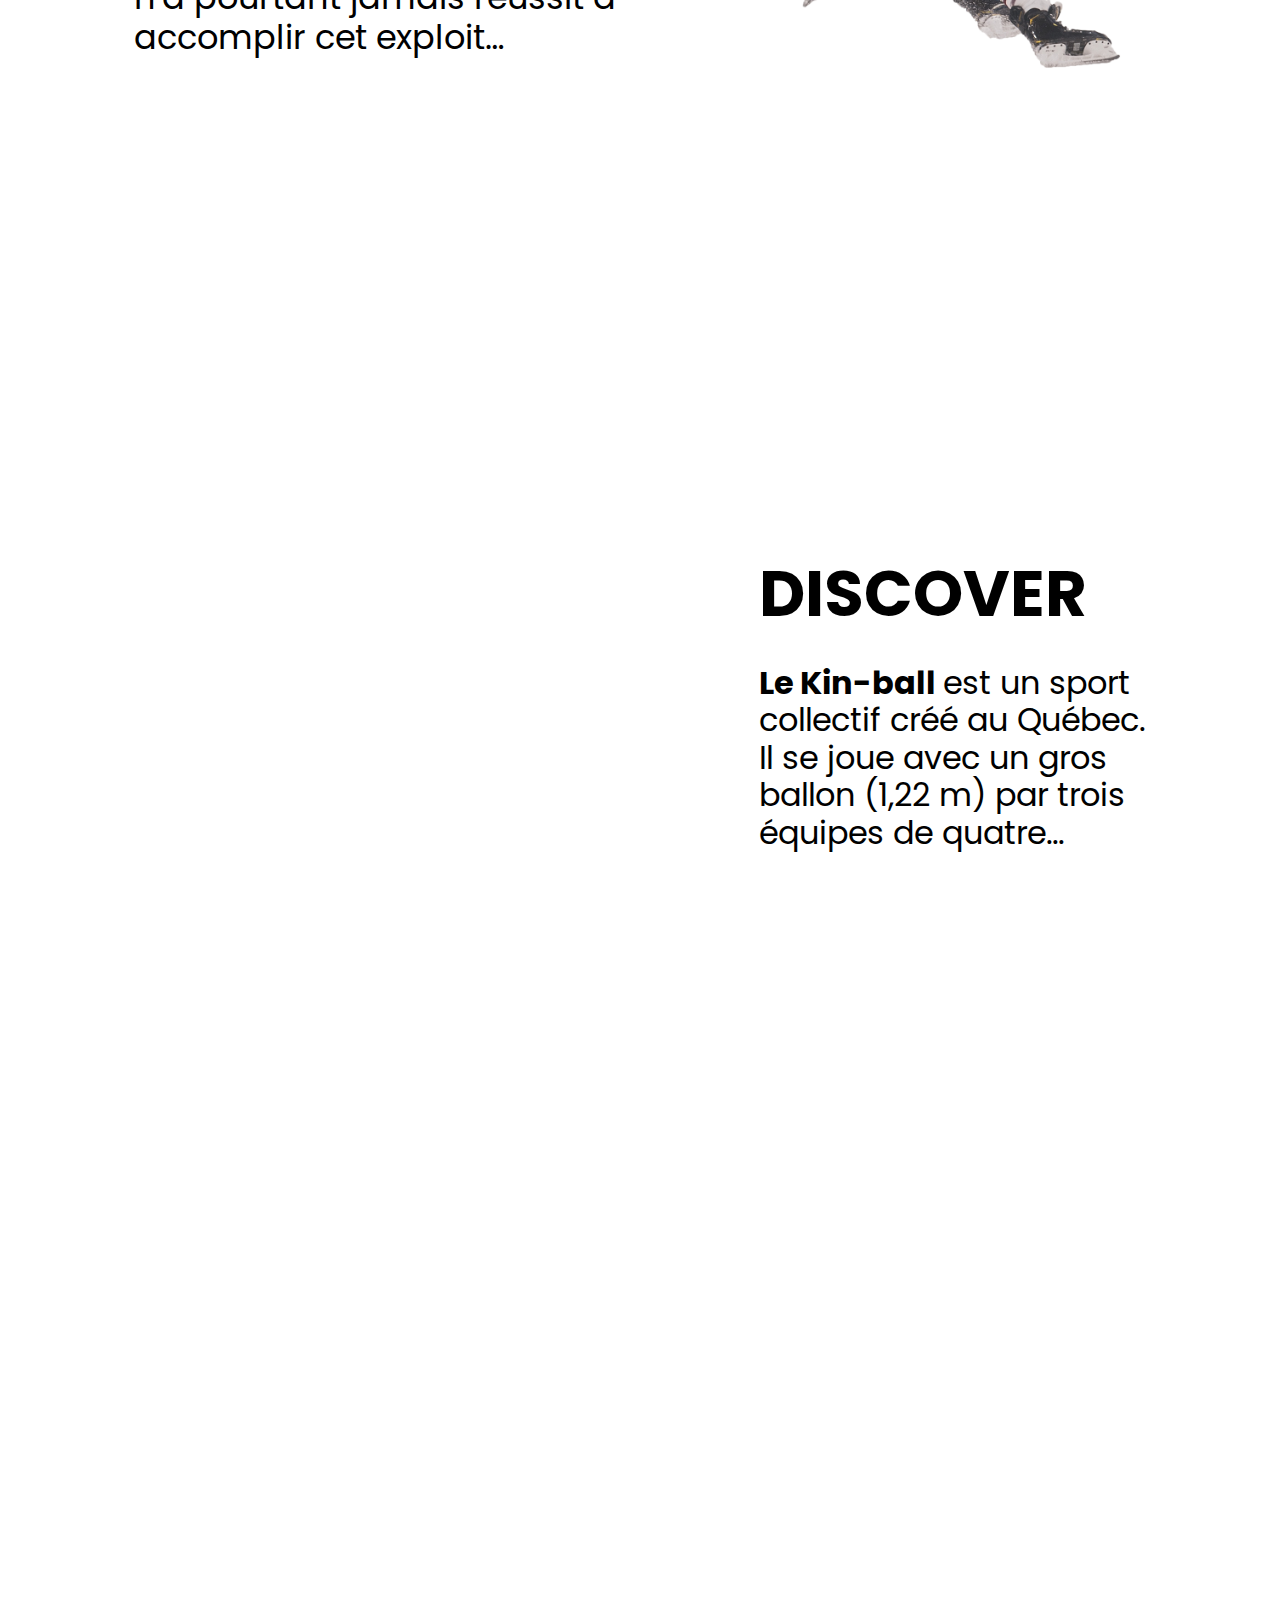
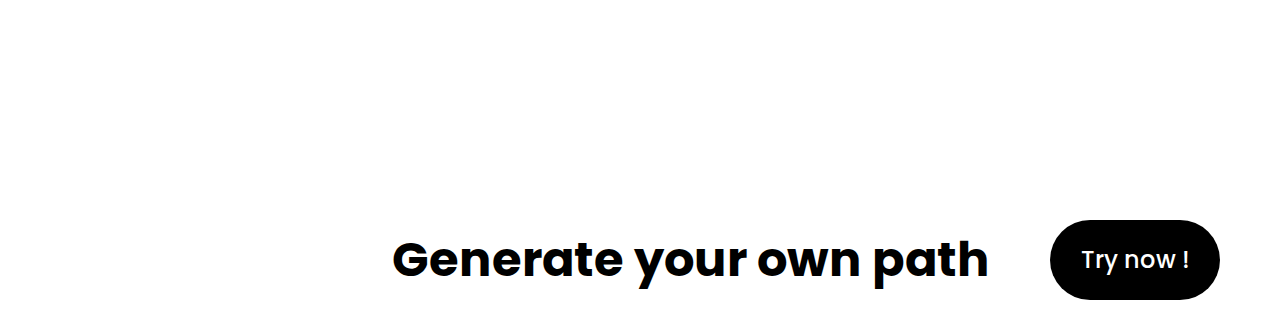
==== commit ce4a7720: "Mise en page, détails" ====
--- a/index.html
+++ b/index.html
@@ -14,8 +14,8 @@
         <div></div>
         <div></div>
       </a>
-      <div class="Gotoapp">
-        <a href="./app/">Launch the App</a>
+      <div class="Launch">
+        <a href="./app/">Launch</a>
       </div>
       <a href="" class="Panier"><img src="/IMG/caddy.svg" alt="" /></a>
       <a href="" class="Coeur"><img src="/IMG/heart.svg" alt="" /></a>
@@ -32,17 +32,20 @@
         </h1>
       </div>
       <div class="Introbottom">
-        <h2>Génére ton propre t-shirt de sport</h2>
+        <h2>Create your own sportswear</h2>
         <div class="Go">
           <a href="app/index.html">Let's go !</a>
         </div>
       </div>
     </section>
 
-    <section class="About">
+    <section class="video">
       <video autoplay loop muted>
         <source src="Videos/App.mov" />
       </video>
+    </section>
+
+    <section class="About">
       <div class="Abouttext">
         <h1>Qu'est-ce que Multiform ?</h1>
         <p>
@@ -65,7 +68,7 @@
       <h1>
         Whatever your
         <br />
-        path is...
+        path is…
         <br />
       </h1>
     </section>
@@ -78,17 +81,11 @@
         <div class="T1">
           <h1>SUMMER</h1>
           <p>
-            <b>Le baseball</b> est un sport collectif qui oppose deux équipes de
-            9 joueurs, ayant pour but de marquer plus de point que l’équipe
-            adversaire. A l’origine, le baseball est un dérivé du cricket. Les
-            origines du baseball prêtent à controverse, mais il est indiscutable
-            que les premières règles modernes (les « Knickerbocker Rules ») ont
-            été codifiées aux États-Unis en 1845. C’est un jeu très pratiqué aux
-            Etats-Unis et un peu moins pratiqué en occident. Les racines
-            européennes du jeu, longtemps négligées par les autorités
-            américaines afin de faire du baseball un sport typiquement
-            américain, sont connues de longue date par les historiens américains
-            du sport.
+            Pendant la Deuxième Guerre mondiale, l’armée américaine a mis au
+            point une grenade qui avait la même forme et la même taille qu’une
+            balle de <b>baseball.</b> Ce petit jouet était prévu pour les
+            soldats américains qui ont grandi en jouant au baseball, et donc
+            plus faciles pour eux à utiliser…
           </p>
         </div>
       </div>
@@ -97,37 +94,25 @@
         <div class="T2">
           <h1>WINTER</h1>
           <p>
-            <b>Le hockey sur glace</b>, appelé le plus souvent hockey, est un
-            sport d’équipe se jouant sur une patinoire spécialement aménagée.
-            L’objectif de chaque équipe est de marquer des buts en envoyant
-            L’équipe se compose de plusieurs lignes de cinq joueurs, qui se
-            relaient sur la glace, ainsi que d’un gardien de but, qui se
-            déplacent en patins à glace et manipulent la rondelle à l’aide d’un
-            bâton de hockey également appelée crosse en France ou canne de
-            hockey en Belgique et en Suisse.
+            Au <b>hockey sur glace</b>, Maurice Richard, dont le trophée portant
+            son nom récompense le meilleur buteur de la saison en LNH, n'a
+            pourtant jamais réussit à accomplir cet exploit…
           </p>
         </div>
         <div class="I2">
           <img src="/IMG/IMG3.png" alt="" />
         </div>
       </div>
-
-      <div class="I3">
-        <img src="/IMG/IMG2.png" alt="" />
-
+      <div class="Autres">
+        <div class="I3">
+          <img src="/IMG/IMG2.png" alt="" />
+        </div>
         <div class="T3">
           <h1>DISCOVER</h1>
           <p>
-            Multiform vous présente, chaque mois, un nouveau sport un peu
-            méconnu du grand public.
-          </p>
-          <h1>KINBALL</h1>
-          <p>
-            Le Kin-Ball est un sport collectif créé au Québec, développé par la
-            compagnie Omnikin, en 1987. Le mot Omnikin est composé de omni qui
-            signifie tout, toujours, et du mot kin qui veut dire le mouvement.
-            Le kin-ball se joue avec un gros ballon (1,22 m/ 48") par trois
-            équipes de quatre.
+            <b> Le Kin-ball </b>
+            est un sport collectif créé au Québec. Il se joue avec un gros
+            ballon (1,22 m) par trois équipes de quatre…
           </p>
         </div>
       </div>
@@ -136,19 +121,19 @@
     <footer>
       <div class="Pattern">
         <div>
-          <video src=""></video>
+          <video src="Videos/Pattern_1.mov" autoplay muted loop></video>
         </div>
         <div>
-          <video src=""></video>
+          <video src="Videos/Pattern_2.mov" autoplay muted loop></video>
         </div>
         <div>
-          <video src=""></video>
+          <video src="Videos/Pattern_3.mov" autoplay muted loop></video>
         </div>
       </div>
       <div class="Footer">
-        <h1>Generate your own path…</h1>
+        <h2>Generate your own path</h2>
         <div class="Trybutton">
-          <a href="app/index.html">Try it now</a>
+          <a href="app/index.html">Try now !</a>
         </div>
       </div>
     </footer>
--- a/styles/style.css
+++ b/styles/style.css
@@ -46,10 +46,10 @@
   border-radius: 50%;
 }
 
-.Gotoapp {
-  height: 70px;
+.Launch {
+  height: 60px;
   padding: 10px;
-  width: 100%;
+  width: 160px;
   grid-column-start: 6;
   grid-column-end: 8;
   background-color: #000000;
@@ -59,7 +59,7 @@
   display: flex;
   align-items: center;
 }
-.Gotoapp a {
+.Launch a {
   font-size: 1.8rem;
   font-weight: 800;
   color: #fff;
@@ -96,14 +96,14 @@
 .Intro {
   width: 100%;
   height: calc(100vh - 120px);
+  margin-bottom: 120px;
 }
 
 .Accroche {
   color: #fff;
-  background-image: url(/IMG/IMG0.png);
+  background-image: url(/IMG/Field_1.png);
   background-repeat: no-repeat;
   background-size: cover;
-  background-position: bottom;
   height: 100%;
 }
 .Accroche h1 {
@@ -111,13 +111,14 @@
   bottom: 100px;
   font-size: 8.5rem;
   position: absolute;
+  line-height: 0.9;
 }
 
 .Introbottom {
-  display: grid;
-  grid-template-columns: repeat(12, 1fr);
-  grid-template-rows: 1fr;
-  column-gap: 30px;
+  display: flex;
+  justify-content: flex-end;
+  align-items: center;
+  background-color: #fff;
   width: 100%;
   height: 120px;
   background-color: #fff;
@@ -132,37 +133,37 @@
   background-color: #000000;
   color: #fff;
   display: flex;
-  width: 200px;
+  width: 170px;
   height: 70px;
-  font-weight: 700;
+  font-weight: 500;
   border-radius: 50px;
   justify-content: center;
   align-items: center;
-  right: 0;
-  grid-column-start: 11;
-  grid-column-end: 13;
   font-size: 1.5rem;
-  margin-top: 20px;
+  margin: 0 60px;
 }
 
 .Go a {
   text-decoration: none;
   color: #fff;
 }
+/*Video*/
+.video {
+  width: 100%;
+  height: 100vh;
+}
+video {
+  width: 100%;
+}
 /*About*/
 
 .About {
   width: 100%;
-  height: calc(100vh - 120px);
+  height: calc(80vh);
   display: flex;
   justify-content: center;
   align-items: center;
   margin: 60px 0;
-}
-
-video {
-  width: 55%;
-  padding-top: 150px;
 }
 
 .Abouttext {
@@ -174,22 +175,24 @@
 
 .Path {
   color: #fff;
-  background-image: url(/IMG/IMG4.png);
+  background-image: url(/IMG/Field_2.png);
   background-repeat: no-repeat;
   background-size: cover;
-  background-position: bottom;
   height: calc(100vh - 120px);
 }
 
 .Path h1 {
-  width: 50%;
   position: absolute;
-  right: 0;
-  font-size: 7rem;
-  padding-bottom: 20px;
+  font-size: 8.5rem;
+  margin: 60px;
+  line-height: 0.9;
 }
 
 /*Sport*/
+
+.Sport h1 {
+  margin: 0;
+}
 
 /*Ete*/
 
@@ -204,10 +207,11 @@
 .T1 {
   display: flex;
   flex-direction: column;
-  justify-content: space-evenly;
+  justify-content: center;
   font-size: 2rem;
   grid-column-start: 8;
   grid-column-end: 12;
+  line-height: 1.17;
 }
 
 .I1 {
@@ -215,6 +219,7 @@
   grid-column-end: 8;
   display: flex;
   align-items: center;
+  justify-content: center;
 }
 
 .I1 img {
@@ -235,10 +240,11 @@
 .T2 {
   display: flex;
   flex-direction: column;
-  justify-content: space-evenly;
-  font-size: 2rem;
+  justify-content: center;
+  font-size: 2.1rem;
   grid-column-start: 2;
   grid-column-end: 7;
+  line-height: 1.17;
 }
 
 .I2 img {
@@ -251,11 +257,12 @@
   grid-column-end: 13;
   display: flex;
   align-items: center;
+  justify-content: center;
 }
 
 /*Autre*/
 
-.I3 {
+.Autres {
   height: calc(100vh - 120px);
   display: grid;
   grid-template-columns: repeat(12, 1fr);
@@ -264,18 +271,27 @@
 }
 
 .T3 {
+  display: flex;
+  flex-direction: column;
+  justify-content: center;
   font-size: 2rem;
   grid-column-start: 8;
   grid-column-end: 12;
+  line-height: 1.17;
 }
 
 .I3 img {
-  width: 60%;
+  width: 55%;
   height: auto;
-  grid-column-start: 2;
+  transform: scaleX(-1);
+}
+
+.I3 {
+  grid-column-start: 1;
   grid-column-end: 8;
   display: flex;
   align-items: center;
+  justify-content: center;
 }
 
 /*footer*/
@@ -285,7 +301,7 @@
   width: 100%;
   height: calc(100vh - 120px);
   flex-direction: column;
-  justify-content: space-between;
+  justify-content: flex-end;
   align-items: center;
 }
 
@@ -298,38 +314,38 @@
   background-color: #fff;
 }
 
-.Footer h1 {
-  font-size: 2rem;
+.Footer h2 {
+  font-size: 3rem;
   color: #000000;
 }
 
 .Trybutton {
   height: 80px;
-  width: 8vw;
+  width: 170px;
   background-color: #000000;
   display: flex;
   justify-content: center;
   align-items: center;
   border-radius: 50px;
-  margin-right: 60px;
-  margin-left: 60px;
+  margin: 0 60px;
 }
 .Trybutton a {
   color: #fff;
-  font-weight: 700;
+  font-weight: 500;
   text-decoration: none;
-  font-size: 1.3rem;
+  font-size: 1.5rem;
 }
 
 .Pattern {
   display: flex;
   width: 100%;
   justify-content: center;
-}
-.Pattern div {
-  background-color: #000000;
-  margin: 50px;
+  padding-bottom: 200px;
+}
+
+.Pattern video {
   width: 250px;
   height: 250px;
   border-radius: 50%;
-}
+  margin: 0 30px;
+}
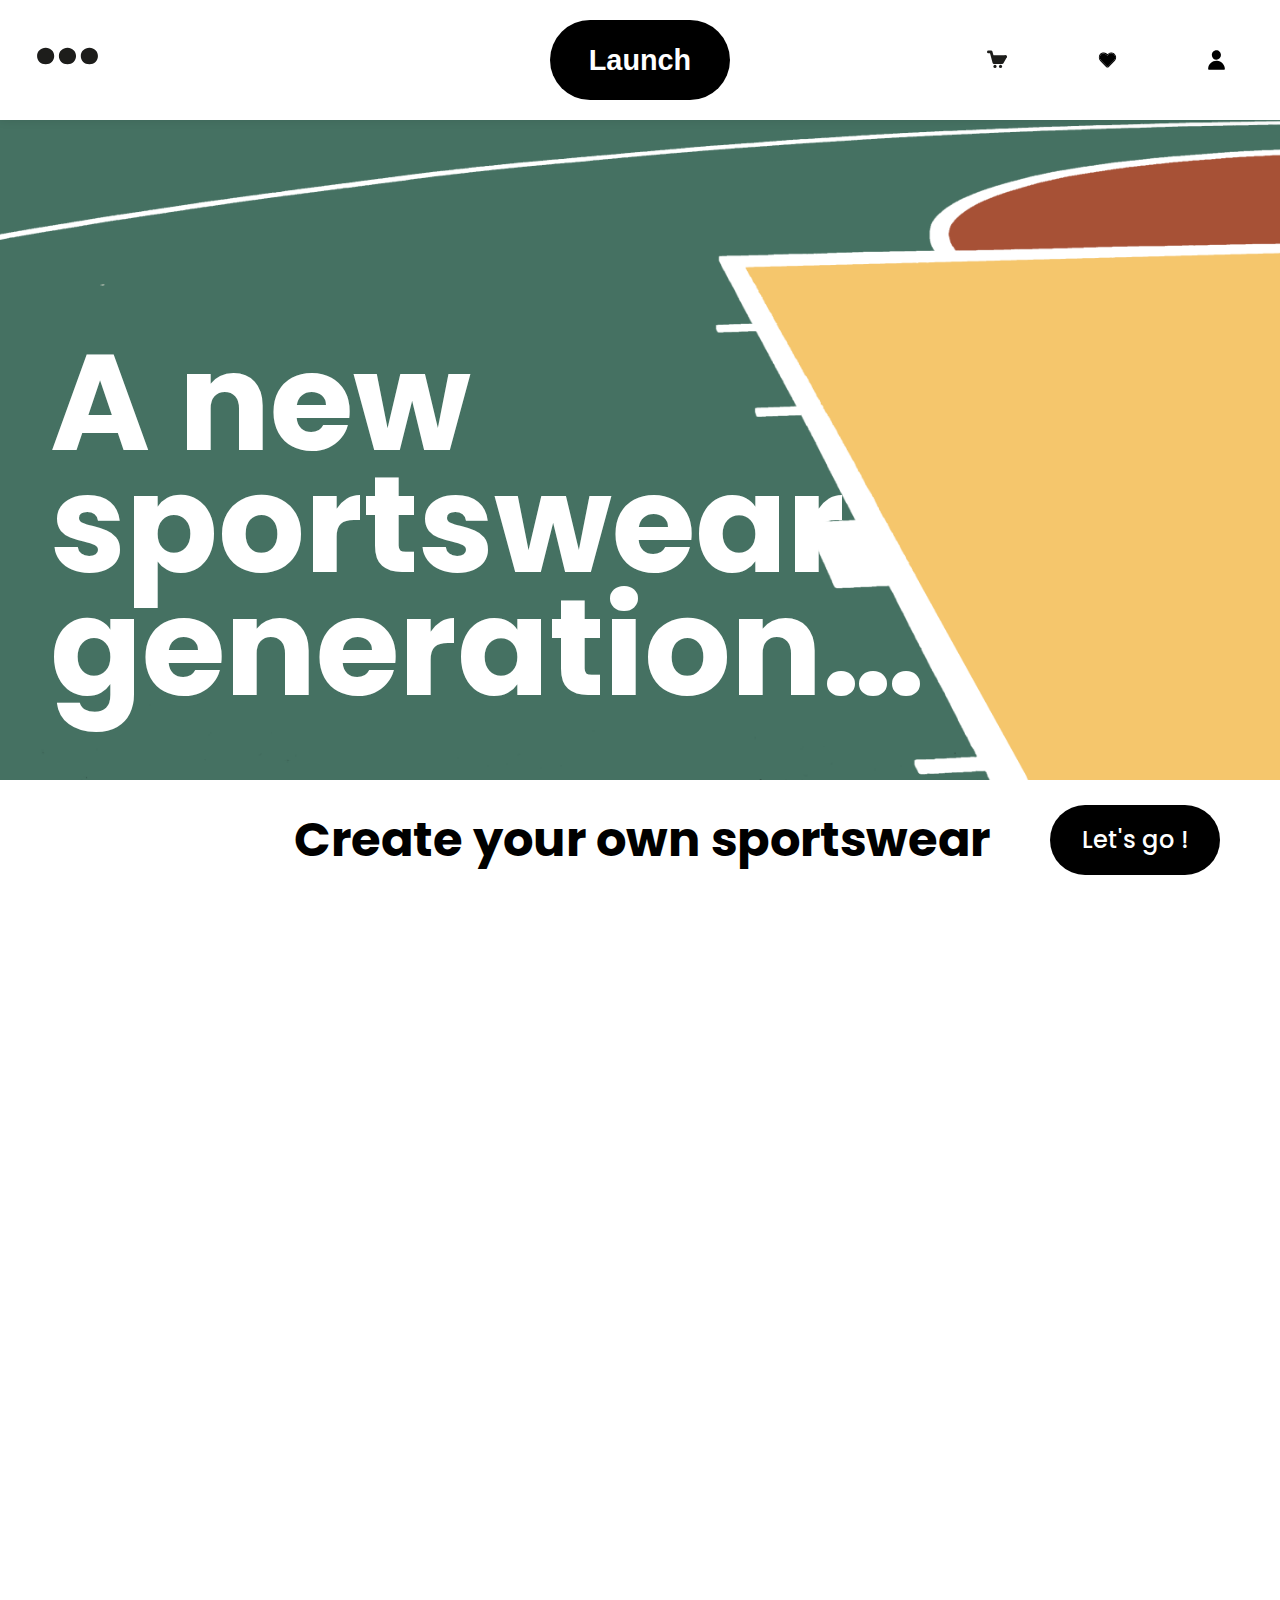
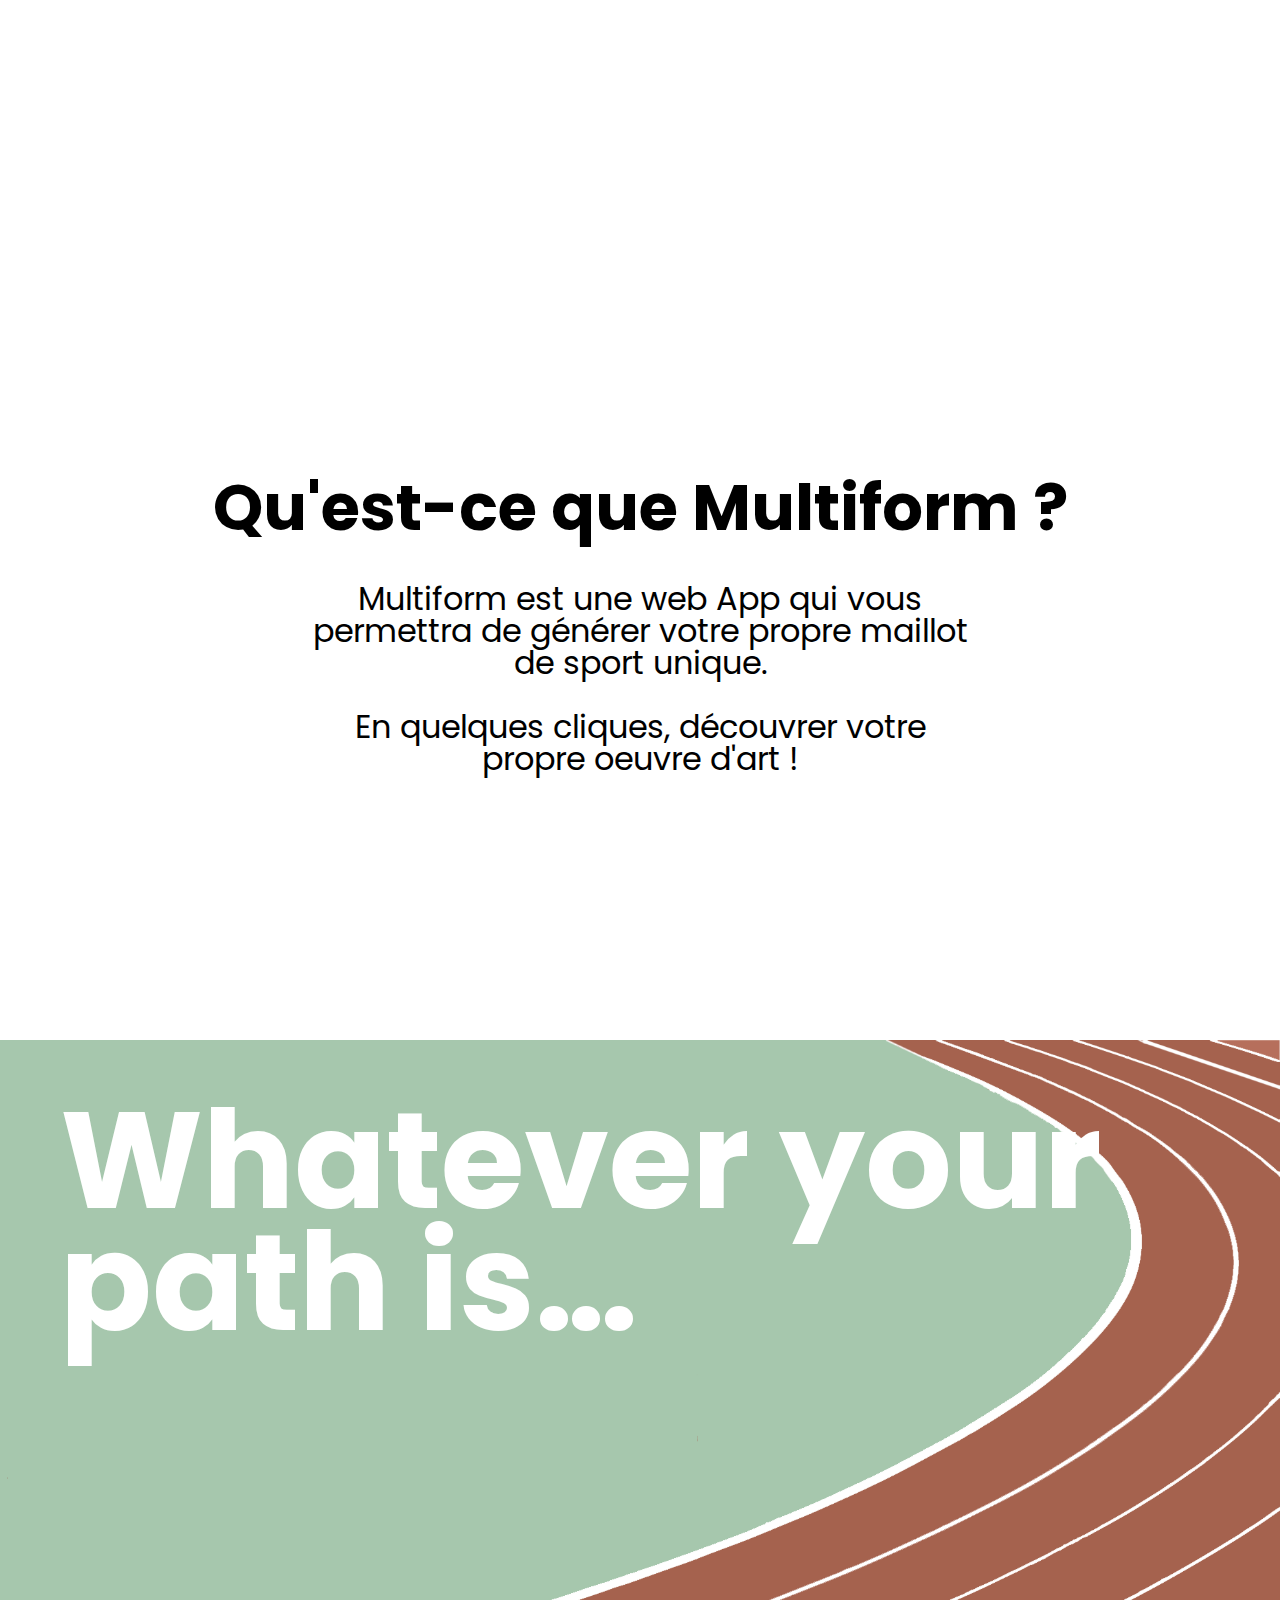
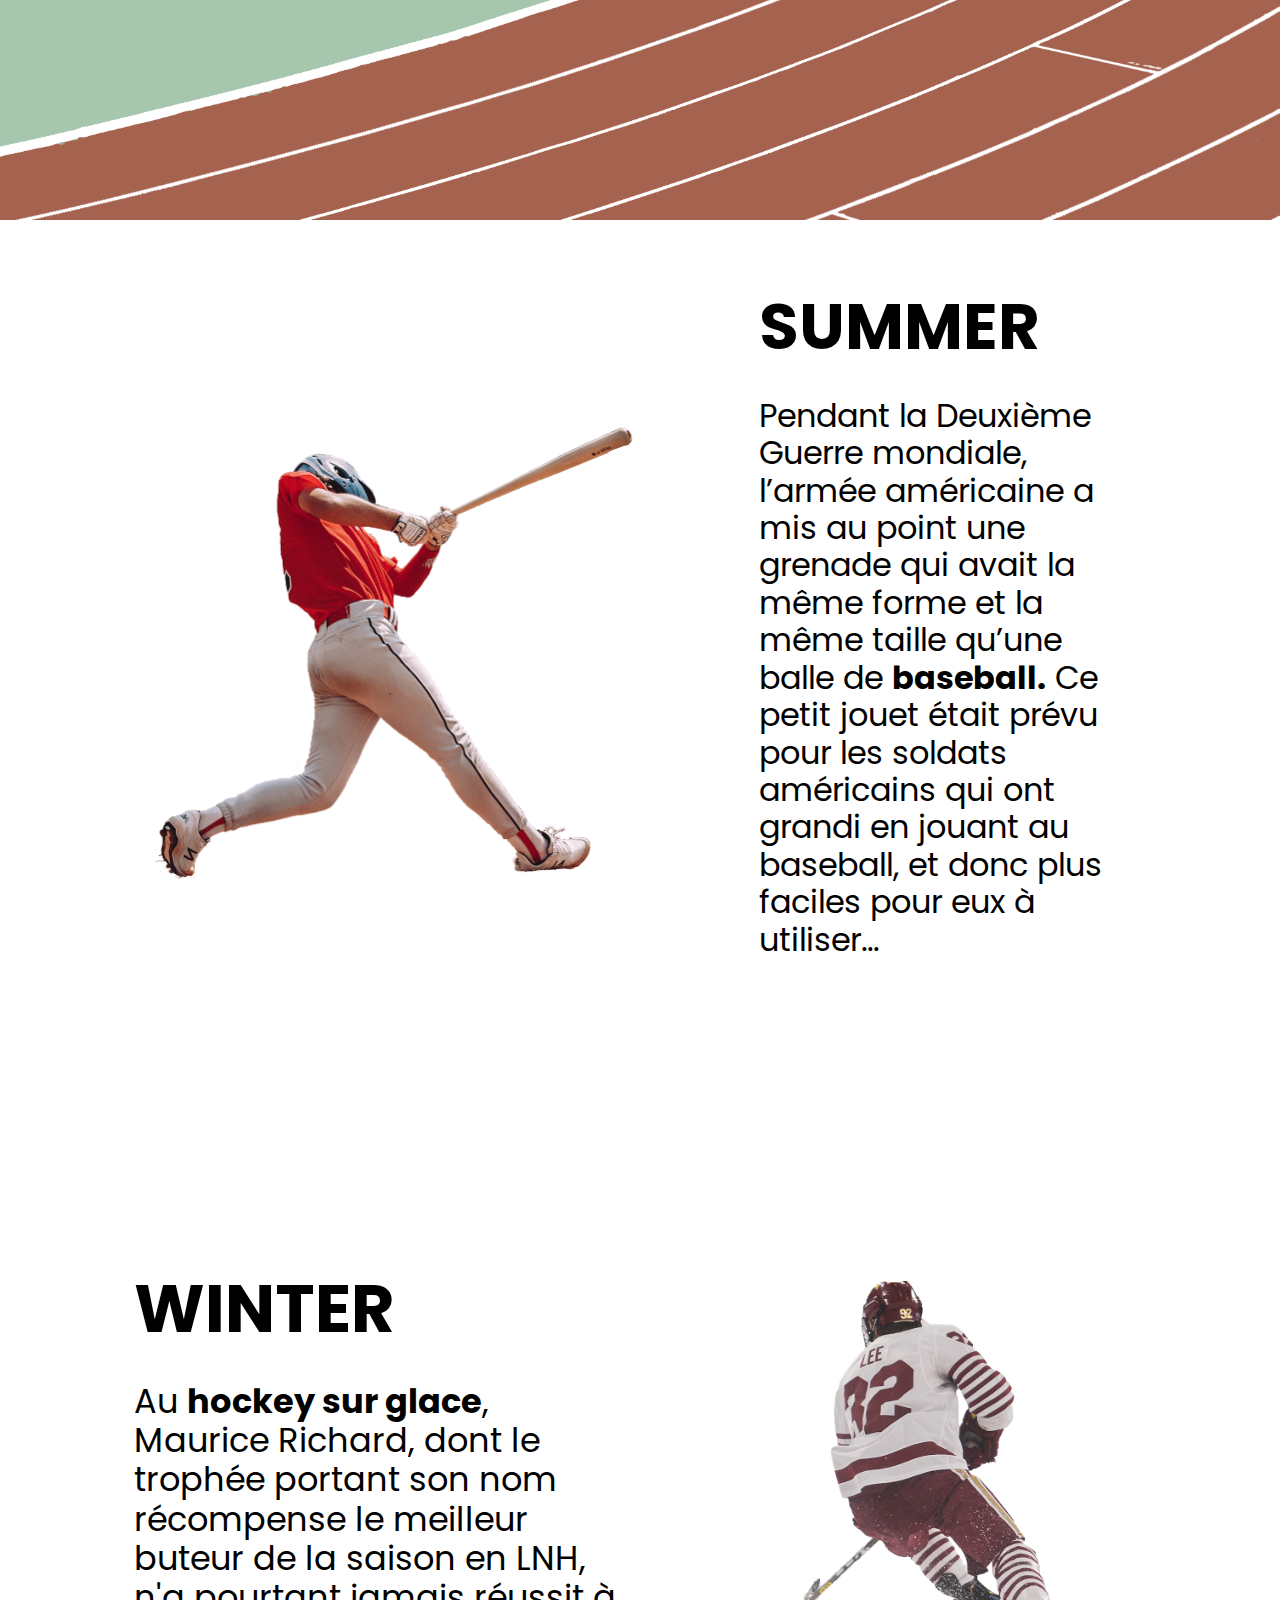
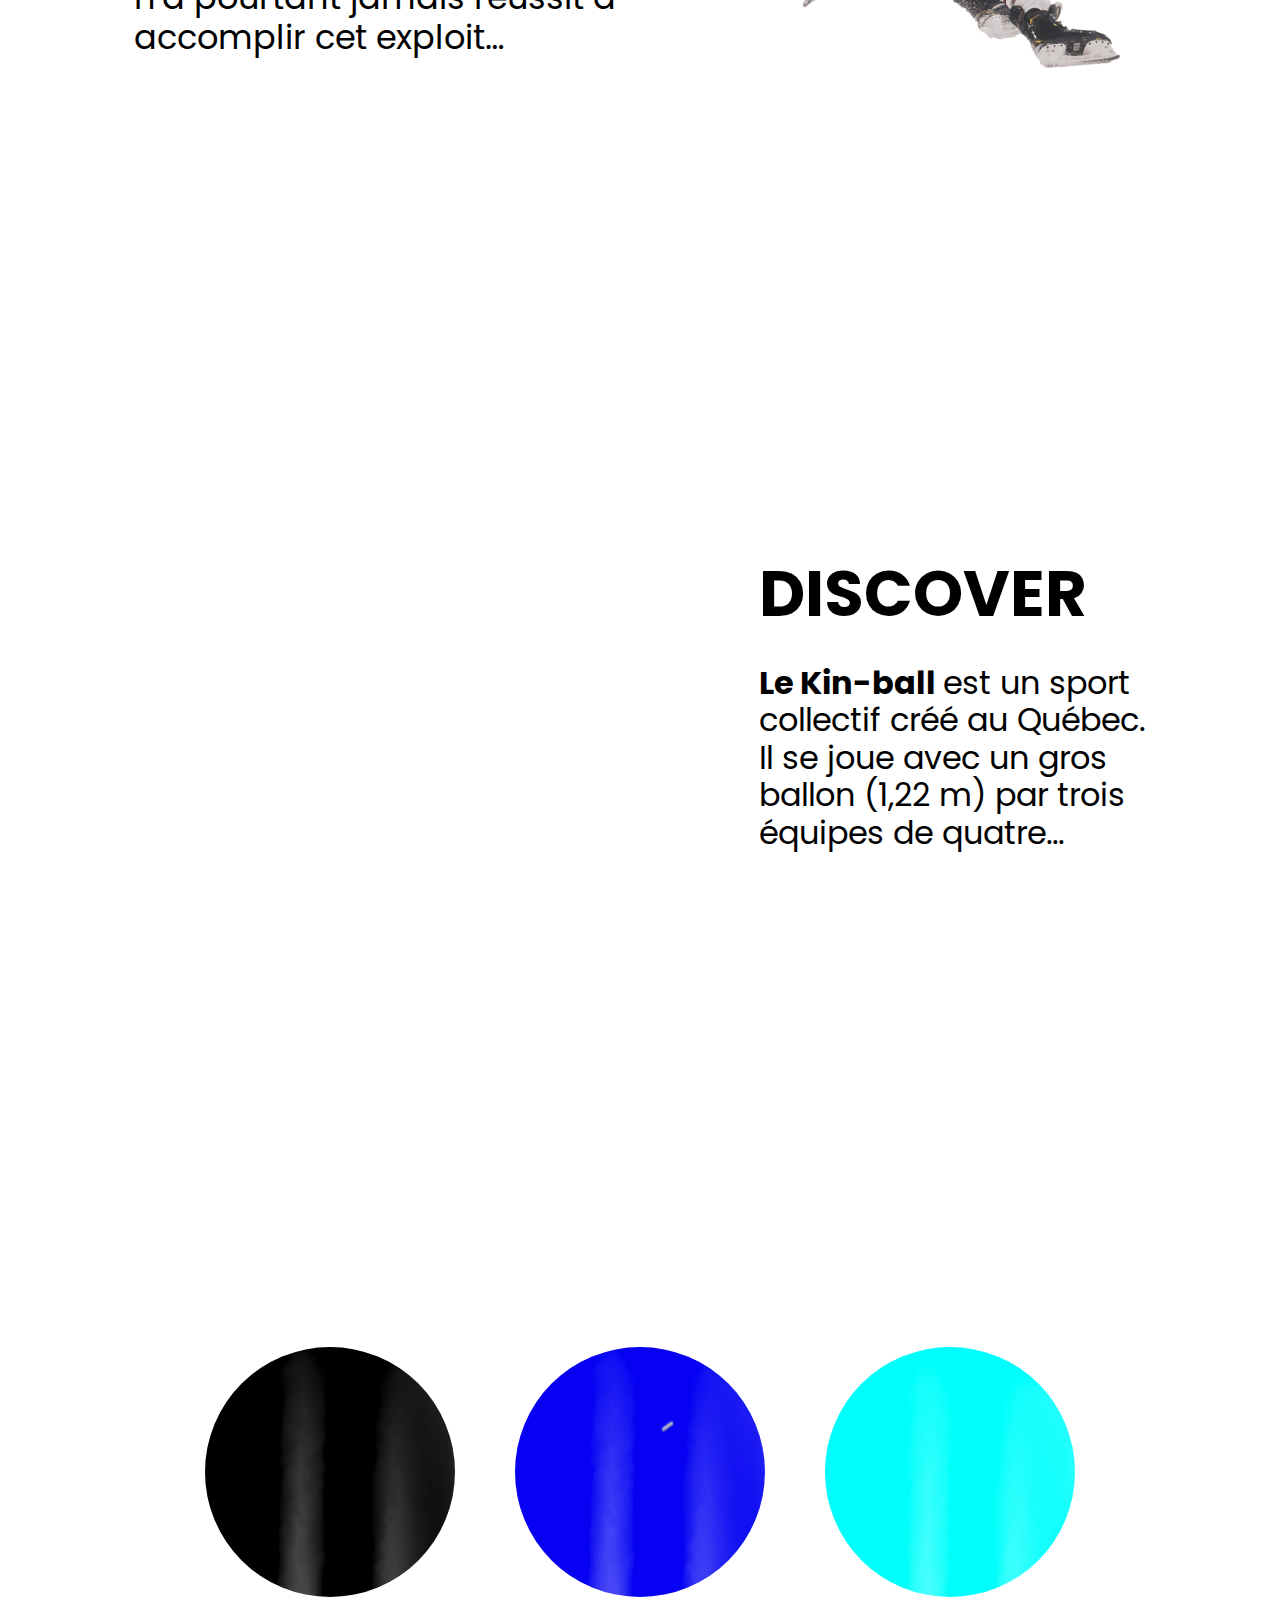
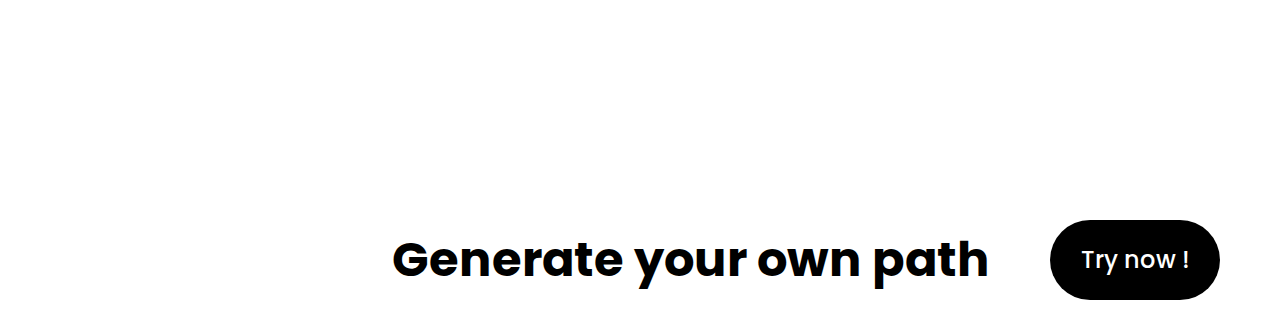
==== commit b8cce04c: "Merge pull request #10 from E1nst1n/Jonas_4" ====
--- a/index.html
+++ b/index.html
@@ -10,14 +10,12 @@
   <body>
     <nav>
       <a href="index.html" class="Menu">
-        <div></div>
-        <div></div>
-        <div></div>
+        <img src="/IMG/Logo.svg" alt="" />
       </a>
       <div class="Launch">
         <a href="./app/">Launch</a>
       </div>
-      <a href="" class="Panier"><img src="/IMG/caddy.svg" alt="" /></a>
+      <a href="" class="Panier"><img src="/IMG/Cart.svg" alt="" /></a>
       <a href="" class="Coeur"><img src="/IMG/heart.svg" alt="" /></a>
       <a href="" class="User"><img src="/IMG/User.svg" alt="" /></a>
     </nav>
--- a/styles/style.css
+++ b/styles/style.css
@@ -35,15 +35,8 @@
 .Menu {
   grid-column-start: 1;
   grid-column-end: 3;
-  display: flex;
-  margin: 30px;
-}
-.Menu div {
-  background-color: #000000;
-  margin: 5px;
-  width: 30px;
-  height: 30px;
-  border-radius: 50%;
+  width: 40%;
+  margin-left: 30px;
 }
 
 .Launch {
@@ -71,7 +64,7 @@
 }
 
 .Panier img {
-  width: 30%;
+  width: 40%;
 }
 
 .Coeur {
@@ -80,7 +73,7 @@
 }
 
 .Coeur {
-  width: 30%;
+  width: 40%;
 }
 
 .User {
@@ -89,7 +82,7 @@
 }
 
 .User {
-  width: 30%;
+  width: 40%;
 }
 
 /*Intro*/
